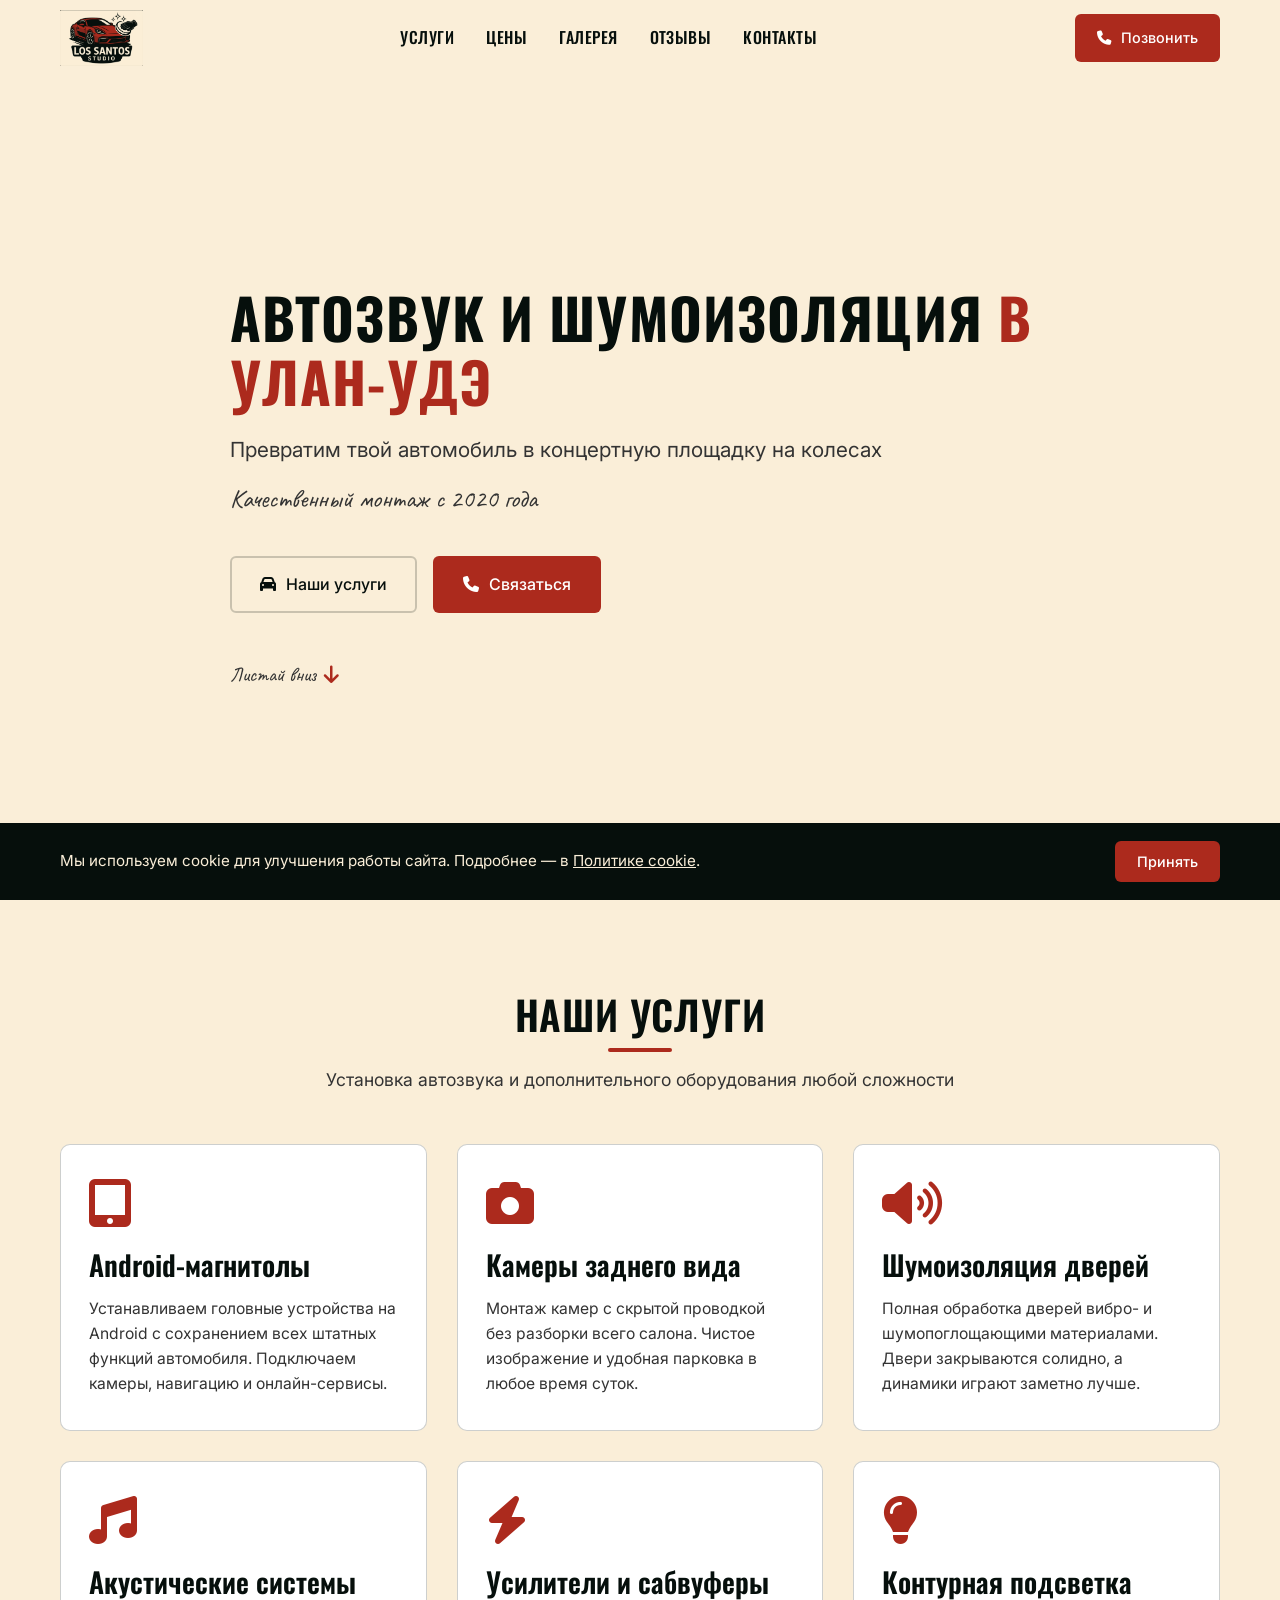
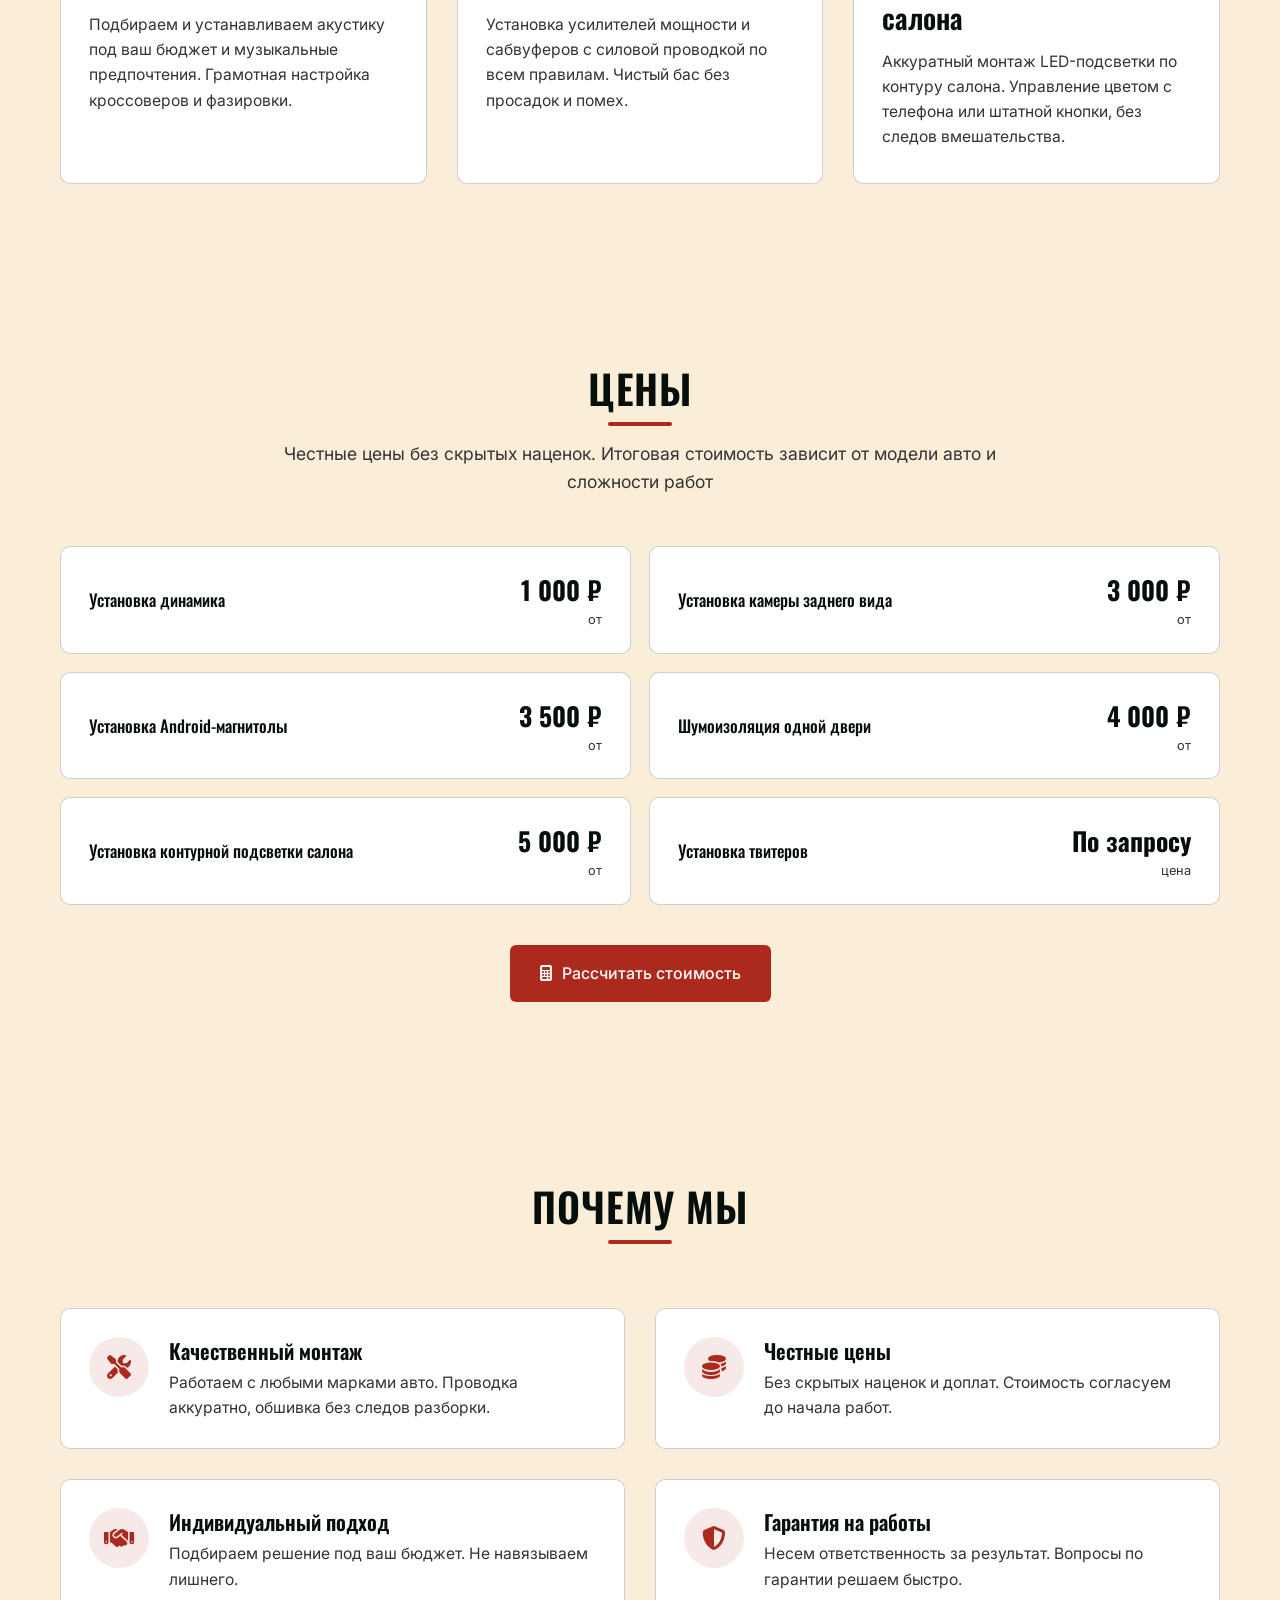
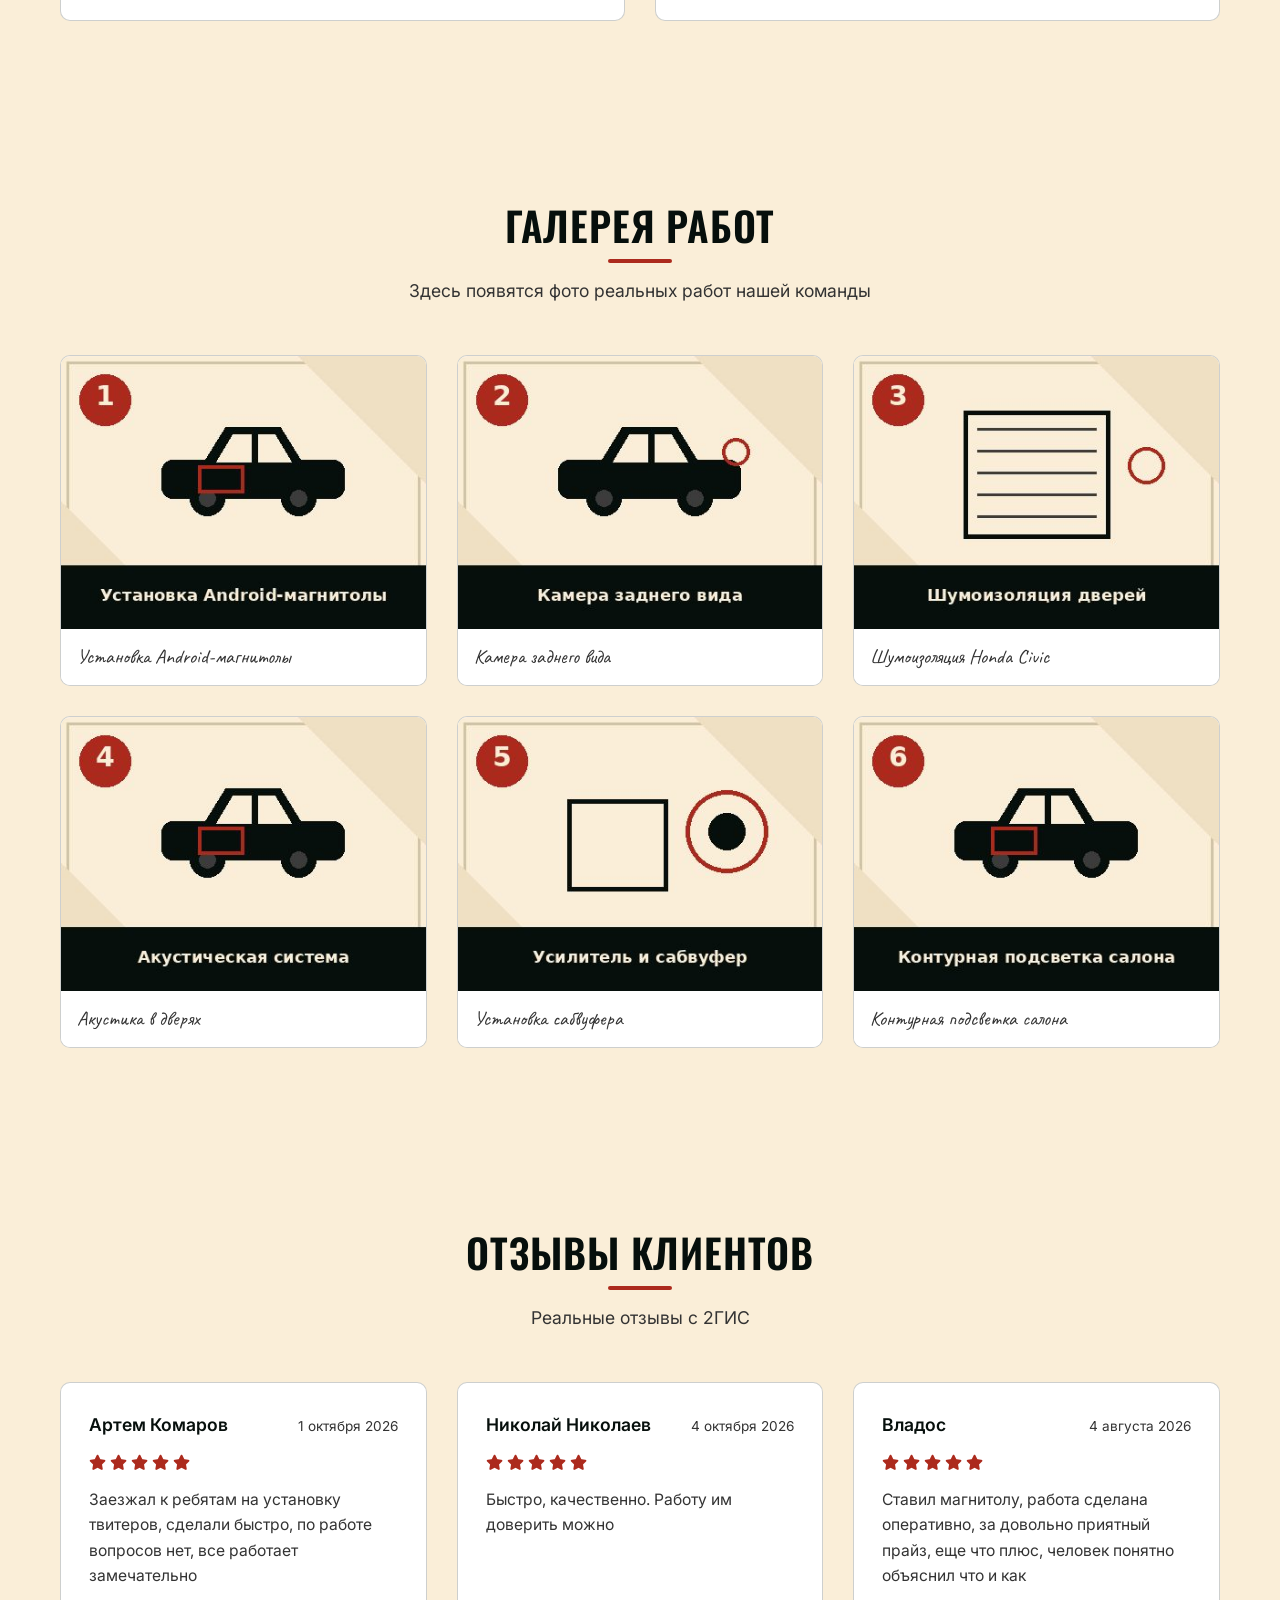
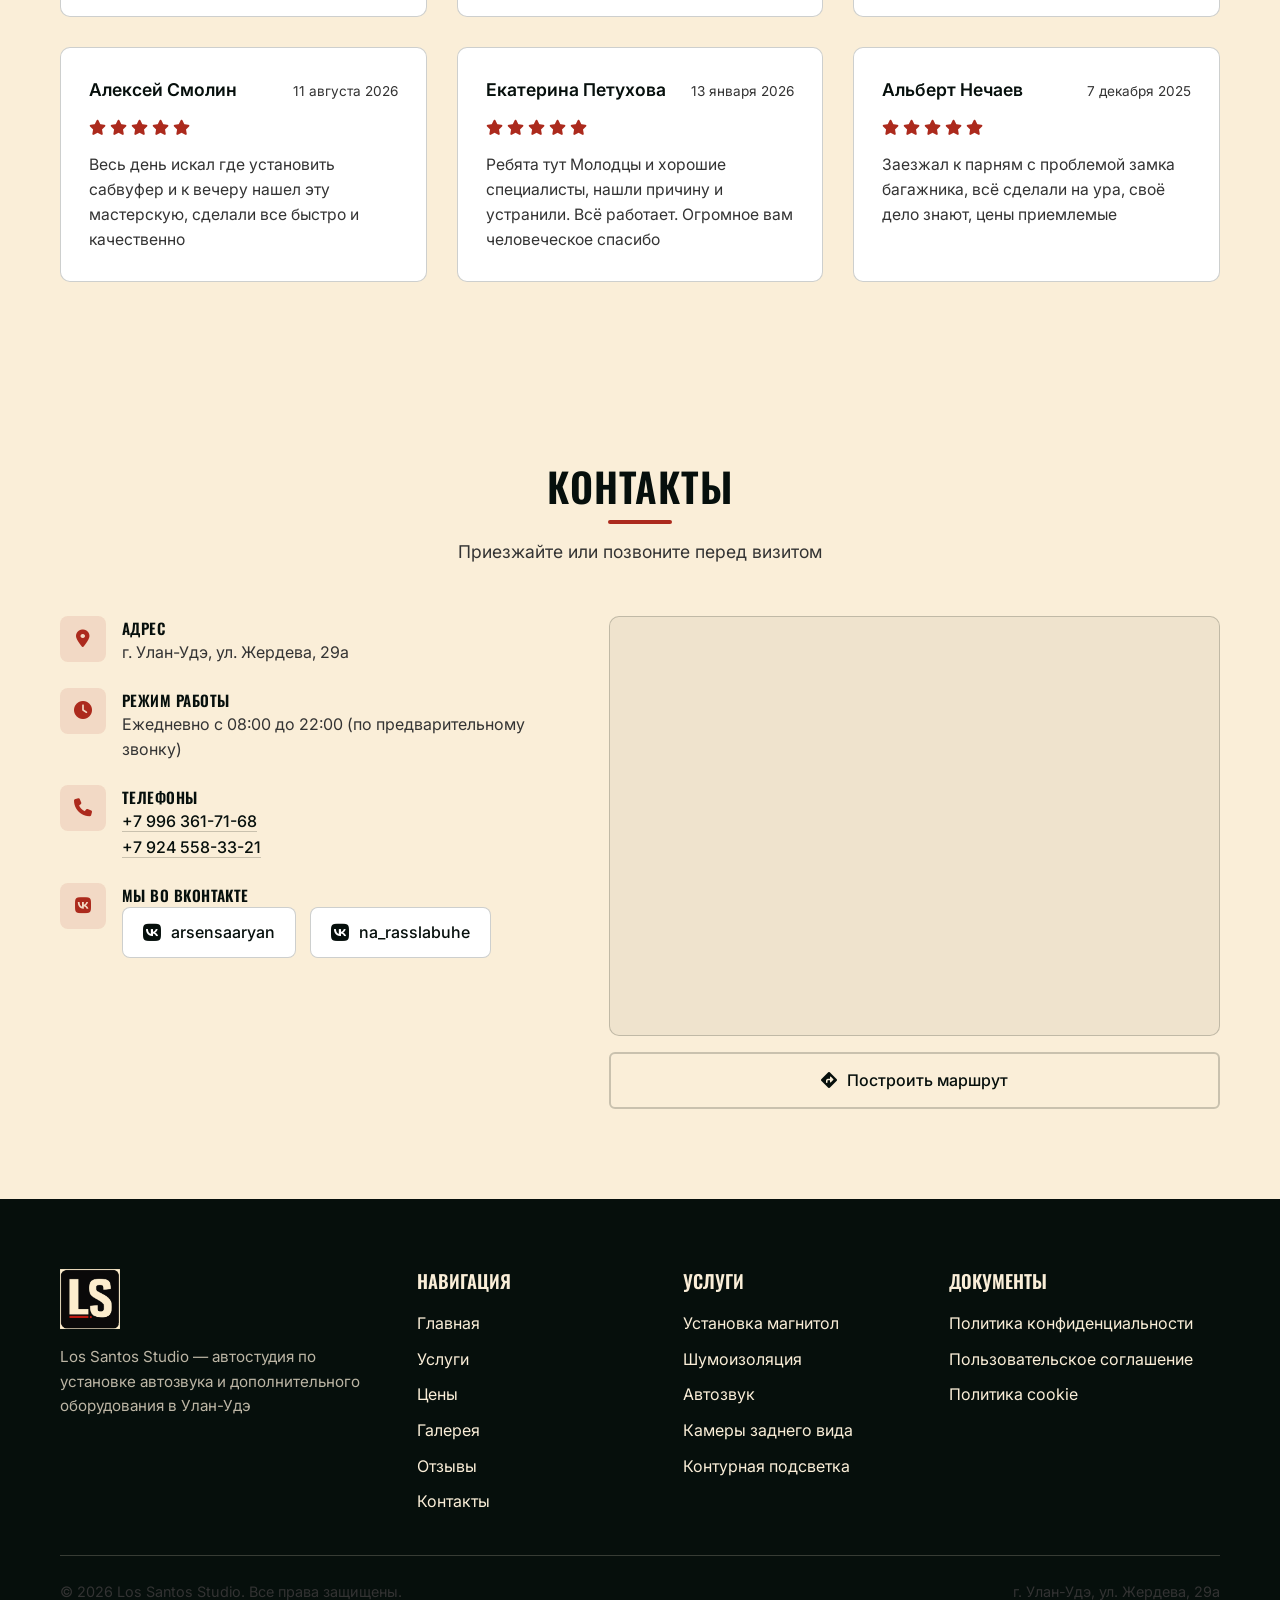
==== index.html @ aabc309e "первая загрузка файлов" ====
<!DOCTYPE html>
<html lang="ru">
<head>
  <meta charset="UTF-8">
  <meta name="viewport" content="width=device-width, initial-scale=1.0">

  <!-- SEO: мета-данные (ТЗ 6.1) -->
  <title>Los Santos Studio — Автозвук и шумоизоляция в Улан-Удэ | Установка магнитол, сабвуферов</title>
  <meta name="description" content="Автостудия Los Santos Studio в Улан-Удэ. Установка Android-магнитол, камер заднего вида, шумоизоляция дверей. Цены от 1000 ₽. Работаем ежедневно с 8:00 до 22:00.">
  <meta name="keywords" content="автозвук улан-удэ, установка магнитолы, шумоизоляция, автосервис улан-удэ, камера заднего вида, сабвуфер">
  <meta name="author" content="Los Santos Studio">
  <meta name="robots" content="index, follow">
  <link rel="canonical" href="https://los-santos-studio.ru">

  <!-- Open Graph (ТЗ 6.2) -->
  <meta property="og:title" content="Los Santos Studio — Автозвук и шумоизоляция в Улан-Удэ">
  <meta property="og:description" content="Превратим твой автомобиль в концертную площадку на колесах. Установка магнитол, шумоизоляция, автозвук.">
  <meta property="og:image" content="https://los-santos-studio.ru/media/logo/logo-compressed.webp">
  <meta property="og:url" content="https://los-santos-studio.ru">
  <meta property="og:type" content="website">
  <meta property="og:locale" content="ru_RU">
  <meta property="og:site_name" content="Los Santos Studio">
  <meta property="og:image:width" content="1200">
  <meta property="og:image:height" content="630">
  <meta property="og:image:alt" content="Логотип Los Santos Studio">

  <!-- Twitter Card (для постов в X/Twitter) -->
  <meta name="twitter:card" content="summary_large_image">
  <meta name="twitter:title" content="Los Santos Studio — Автозвук и шумоизоляция в Улан-Удэ">
  <meta name="twitter:description" content="Превратим твой автомобиль в концертную площадку на колесах. Установка магнитол, шумоизоляция, автозвук.">
  <meta name="twitter:image" content="https://los-santos-studio.ru/media/logo/logo-compressed.webp">

  <!-- Favicon (пакет из /media/favicon/) -->
  <link rel="icon" type="image/png" href="media/favicon/favicon-96x96.png" sizes="96x96">
  <link rel="shortcut icon" href="media/favicon/favicon.ico">
  <link rel="icon" type="image/png" sizes="16x16" href="media/favicon/favicon-16x16.png">
  <link rel="icon" type="image/png" sizes="32x32" href="media/favicon/favicon-32x32.png">
  <link rel="apple-touch-icon" sizes="180x180" href="media/favicon/apple-touch-icon.png">
  <meta name="apple-mobile-web-app-title" content="Los Santos Studio">
  <link rel="manifest" href="media/favicon/site.webmanifest">
  <meta name="theme-color" content="#faeed8">

  <!-- Шрифты Google Fonts: Oswald, Inter, Caveat (ТЗ 3.2) -->
  <link rel="preconnect" href="https://fonts.googleapis.com">
  <link rel="preconnect" href="https://fonts.gstatic.com" crossorigin>
  <link href="https://fonts.googleapis.com/css2?family=Caveat&family=Inter:wght@400;500;600&family=Oswald:wght@500;600;700&display=swap" rel="stylesheet">

  <!-- Локальные библиотеки -->
  <link rel="stylesheet" href="libs/aos/aos.css">
  <link rel="stylesheet" href="libs/fontawesome/css/all.min.css">

  <!-- Стили проекта: каждый файл отдельным link (ТЗ 2.2) -->
  <link rel="stylesheet" href="css/main.css">
  <link rel="stylesheet" href="css/components.css">
  <link rel="stylesheet" href="css/animations.css">
  <link rel="stylesheet" href="css/responsive.css">

  <!-- Structured Data Schema.org (ТЗ 6.3, единственный разрешенный inline-скрипт) -->
  <script type="application/ld+json">
  {
    "@context": "https://schema.org",
    "@type": "AutoRepair",
    "name": "Los Santos Studio",
    "description": "Автостудия по установке автозвука и дополнительного оборудования",
    "url": "https://los-santos-studio.ru",
    "telephone": "+79963617168",
    "address": {
      "@type": "PostalAddress",
      "streetAddress": "ул. Жердева, 29а",
      "addressLocality": "Улан-Удэ",
      "postalCode": "670042",
      "addressCountry": "RU"
    },
    "geo": {
      "@type": "GeoCoordinates",
      "latitude": 51.8345,
      "longitude": 107.5890
    },
    "openingHours": "Mo-Su 08:00-22:00",
    "priceRange": "от 1000 ₽",
    "aggregateRating": {
      "@type": "AggregateRating",
      "ratingValue": "4.8",
      "reviewCount": "37"
    }
  }
  </script>
</head>
<body>

  <!-- ========== Header (ТЗ 4.1) ========== -->
  <header class="header">
    <div class="container header__inner">
      <a class="header__logo" href="index.html" aria-label="Los Santos Studio — на главную">
        <img src="media/logo/logo-compressed.webp" alt="Логотип Los Santos Studio" width="2119" height="1436">
      </a>

      <nav class="nav" aria-label="Основная навигация">
        <ul class="nav__list">
          <li><a class="nav__link" href="#services">Услуги</a></li>
          <li><a class="nav__link" href="#prices">Цены</a></li>
          <li><a class="nav__link" href="#gallery">Галерея</a></li>
          <li><a class="nav__link" href="#reviews">Отзывы</a></li>
          <li><a class="nav__link" href="#contacts">Контакты</a></li>
        </ul>
      </nav>

      <a class="btn btn--primary btn--small header__cta" href="tel:+79963617168">
        <i class="fa-solid fa-phone" aria-hidden="true"></i> Позвонить
      </a>

      <button class="burger" id="burger-btn" type="button"
              aria-label="Открыть меню" aria-expanded="false" aria-controls="mobile-menu">
        <span class="burger__line"></span>
        <span class="burger__line"></span>
        <span class="burger__line"></span>
      </button>
    </div>
  </header>

  <!-- Мобильное меню (выезжает справа) -->
  <nav class="burger-menu" id="mobile-menu" aria-label="Мобильная навигация">
    <ul class="burger-menu__list">
      <li><a class="burger-menu__link" href="#services">Услуги</a></li>
      <li><a class="burger-menu__link" href="#prices">Цены</a></li>
      <li><a class="burger-menu__link" href="#gallery">Галерея</a></li>
      <li><a class="burger-menu__link" href="#reviews">Отзывы</a></li>
      <li><a class="burger-menu__link" href="#contacts">Контакты</a></li>
      <li><a class="btn btn--primary" href="tel:+79963617168">
        <i class="fa-solid fa-phone" aria-hidden="true"></i> Позвонить
      </a></li>
    </ul>
  </nav>
  <div class="menu-overlay" id="menu-overlay" aria-hidden="true"></div>

  <main>
    <!-- ========== Hero (ТЗ 4.2) ========== -->
    <section class="hero" id="hero">
      <div class="container">
        <div class="hero__content">
          <h1 class="hero__title" data-aos="fade-up">Автозвук и шумоизоляция <span>в Улан-Удэ</span></h1>
          <p class="hero__subtitle" data-aos="fade-up" data-aos-delay="100">
            Превратим твой автомобиль в концертную площадку на колесах
          </p>
          <p class="hero__accent" data-aos="fade-up" data-aos-delay="150">
            Качественный монтаж с 2020 года
          </p>
          <div class="hero__buttons" data-aos="fade-up" data-aos-delay="200">
            <a class="btn btn--outline" href="#services">
              <i class="fa-solid fa-car" aria-hidden="true"></i> Наши услуги
            </a>
            <a class="btn btn--primary" href="#contacts">
              <i class="fa-solid fa-phone" aria-hidden="true"></i> Связаться
            </a>
          </div>
          <a class="hero__scroll-hint" href="#services" data-aos="fade-up" data-aos-delay="300">
            Листай вниз <i class="fa-solid fa-arrow-down" aria-hidden="true"></i>
          </a>
        </div>
      </div>
    </section>

    <!-- ========== Услуги (ТЗ 4.3) ========== -->
    <section class="section" id="services">
      <div class="container">
        <div class="section__header" data-aos="fade-up">
          <h2 class="section__title">Наши услуги</h2>
          <p class="section__subtitle">Установка автозвука и дополнительного оборудования любой сложности</p>
        </div>

        <div class="grid grid--3">
          <article class="service-card" data-aos="fade-right">
            <i class="fa-solid fa-tablet-screen-button service-card__icon" aria-hidden="true"></i>
            <h3 class="service-card__title">Android-магнитолы</h3>
            <p class="service-card__text">Устанавливаем головные устройства на Android с сохранением всех штатных функций автомобиля. Подключаем камеры, навигацию и онлайн-сервисы.</p>
          </article>

          <article class="service-card" data-aos="fade-left">
            <i class="fa-solid fa-camera service-card__icon" aria-hidden="true"></i>
            <h3 class="service-card__title">Камеры заднего вида</h3>
            <p class="service-card__text">Монтаж камер с скрытой проводкой без разборки всего салона. Чистое изображение и удобная парковка в любое время суток.</p>
          </article>

          <article class="service-card" data-aos="fade-right" data-aos-delay="100">
            <i class="fa-solid fa-volume-high service-card__icon" aria-hidden="true"></i>
            <h3 class="service-card__title">Шумоизоляция дверей</h3>
            <p class="service-card__text">Полная обработка дверей вибро- и шумопоглощающими материалами. Двери закрываются солидно, а динамики играют заметно лучше.</p>
          </article>

          <article class="service-card" data-aos="fade-left" data-aos-delay="100">
            <i class="fa-solid fa-music service-card__icon" aria-hidden="true"></i>
            <h3 class="service-card__title">Акустические системы</h3>
            <p class="service-card__text">Подбираем и устанавливаем акустику под ваш бюджет и музыкальные предпочтения. Грамотная настройка кроссоверов и фазировки.</p>
          </article>

          <article class="service-card" data-aos="fade-right" data-aos-delay="200">
            <i class="fa-solid fa-bolt service-card__icon" aria-hidden="true"></i>
            <h3 class="service-card__title">Усилители и сабвуферы</h3>
            <p class="service-card__text">Установка усилителей мощности и сабвуферов с силовой проводкой по всем правилам. Чистый бас без просадок и помех.</p>
          </article>

          <article class="service-card" data-aos="fade-left" data-aos-delay="200">
            <i class="fa-solid fa-lightbulb service-card__icon" aria-hidden="true"></i>
            <h3 class="service-card__title">Контурная подсветка салона</h3>
            <p class="service-card__text">Аккуратный монтаж LED-подсветки по контуру салона. Управление цветом с телефона или штатной кнопки, без следов вмешательства.</p>
          </article>
        </div>
      </div>
    </section>

    <!-- ========== Цены (ТЗ 4.4) ========== -->
    <section class="section" id="prices">
      <div class="container">
        <div class="section__header" data-aos="fade-up">
          <h2 class="section__title">Цены</h2>
          <p class="section__subtitle">Честные цены без скрытых наценок. Итоговая стоимость зависит от модели авто и сложности работ</p>
        </div>

        <div class="price-list">
          <article class="price-card" data-aos="fade-up">
            <h3 class="price-card__name">Установка динамика</h3>
            <p class="price-card__value">1 000 ₽<span class="price-card__from">от</span></p>
          </article>

          <article class="price-card" data-aos="fade-up" data-aos-delay="50">
            <h3 class="price-card__name">Установка камеры заднего вида</h3>
            <p class="price-card__value">3 000 ₽<span class="price-card__from">от</span></p>
          </article>

          <article class="price-card" data-aos="fade-up" data-aos-delay="100">
            <h3 class="price-card__name">Установка Android-магнитолы</h3>
            <p class="price-card__value">3 500 ₽<span class="price-card__from">от</span></p>
          </article>

          <article class="price-card" data-aos="fade-up" data-aos-delay="150">
            <h3 class="price-card__name">Шумоизоляция одной двери</h3>
            <p class="price-card__value">4 000 ₽<span class="price-card__from">от</span></p>
          </article>

          <article class="price-card" data-aos="fade-up" data-aos-delay="200">
            <h3 class="price-card__name">Установка контурной подсветки салона</h3>
            <p class="price-card__value">5 000 ₽<span class="price-card__from">от</span></p>
          </article>

          <article class="price-card" data-aos="fade-up" data-aos-delay="250">
            <h3 class="price-card__name">Установка твитеров</h3>
            <p class="price-card__value">По запросу<span class="price-card__from">цена</span></p>
          </article>
        </div>

        <div class="prices__cta" data-aos="fade-up">
          <a class="btn btn--primary" href="tel:+79963617168">
            <i class="fa-solid fa-calculator" aria-hidden="true"></i> Рассчитать стоимость
          </a>
        </div>
      </div>
    </section>

    <!-- ========== Преимущества (ТЗ 4.5) ========== -->
    <section class="section" id="advantages">
      <div class="container">
        <div class="section__header" data-aos="fade-up">
          <h2 class="section__title">Почему мы</h2>
        </div>

        <div class="grid grid--2x2">
          <article class="advantage-card" data-aos="fade-right">
            <span class="advantage-card__icon"><i class="fa-solid fa-screwdriver-wrench" aria-hidden="true"></i></span>
            <div>
              <h3 class="advantage-card__title">Качественный монтаж</h3>
              <p class="advantage-card__text">Работаем с любыми марками авто. Проводка аккуратно, обшивка без следов разборки.</p>
            </div>
          </article>

          <article class="advantage-card" data-aos="fade-left">
            <span class="advantage-card__icon"><i class="fa-solid fa-coins" aria-hidden="true"></i></span>
            <div>
              <h3 class="advantage-card__title">Честные цены</h3>
              <p class="advantage-card__text">Без скрытых наценок и доплат. Стоимость согласуем до начала работ.</p>
            </div>
          </article>

          <article class="advantage-card" data-aos="fade-right" data-aos-delay="100">
            <span class="advantage-card__icon"><i class="fa-solid fa-handshake" aria-hidden="true"></i></span>
            <div>
              <h3 class="advantage-card__title">Индивидуальный подход</h3>
              <p class="advantage-card__text">Подбираем решение под ваш бюджет. Не навязываем лишнего.</p>
            </div>
          </article>

          <article class="advantage-card" data-aos="fade-left" data-aos-delay="100">
            <span class="advantage-card__icon"><i class="fa-solid fa-shield-halved" aria-hidden="true"></i></span>
            <div>
              <h3 class="advantage-card__title">Гарантия на работы</h3>
              <p class="advantage-card__text">Несем ответственность за результат. Вопросы по гарантии решаем быстро.</p>
            </div>
          </article>
        </div>
      </div>
    </section>

    <!-- ========== Галерея (ТЗ 4.6) ========== -->
    <section class="section" id="gallery">
      <div class="container">
        <div class="section__header" data-aos="fade-up">
          <h2 class="section__title">Галерея работ</h2>
          <p class="section__subtitle">Здесь появятся фото реальных работ нашей команды</p>
        </div>

        <div class="grid grid--3">
          <figure class="gallery-item" data-aos="zoom-in">
            <img src="media/gallery/placeholder-1.jpg" alt="Пример установки Android-магнитолы в автомобиль" width="400" height="300" loading="lazy">
            <figcaption class="gallery-item__caption">Установка Android-магнитолы</figcaption>
          </figure>

          <figure class="gallery-item" data-aos="zoom-in" data-aos-delay="50">
            <img src="media/gallery/placeholder-2.jpg" alt="Пример установки камеры заднего вида" width="400" height="300" loading="lazy">
            <figcaption class="gallery-item__caption">Камера заднего вида</figcaption>
          </figure>

          <figure class="gallery-item" data-aos="zoom-in" data-aos-delay="100">
            <img src="media/gallery/placeholder-3.jpg" alt="Пример шумоизоляции дверей Honda Civic" width="400" height="300" loading="lazy">
            <figcaption class="gallery-item__caption">Шумоизоляция Honda Civic</figcaption>
          </figure>

          <figure class="gallery-item" data-aos="zoom-in" data-aos-delay="150">
            <img src="media/gallery/placeholder-4.jpg" alt="Пример установки акустической системы" width="400" height="300" loading="lazy">
            <figcaption class="gallery-item__caption">Акустика в дверях</figcaption>
          </figure>

          <figure class="gallery-item" data-aos="zoom-in" data-aos-delay="200">
            <img src="media/gallery/placeholder-5.jpg" alt="Пример установки усилителя и сабвуфера" width="400" height="300" loading="lazy">
            <figcaption class="gallery-item__caption">Установка сабвуфера</figcaption>
          </figure>

          <figure class="gallery-item" data-aos="zoom-in" data-aos-delay="250">
            <img src="media/gallery/placeholder-6.jpg" alt="Пример монтажа контурной подсветки салона" width="400" height="300" loading="lazy">
            <figcaption class="gallery-item__caption">Контурная подсветка салона</figcaption>
          </figure>
        </div>
      </div>
    </section>

    <!-- ========== Отзывы (ТЗ 4.7) ========== -->
    <section class="section" id="reviews">
      <div class="container">
        <div class="section__header" data-aos="fade-up">
          <h2 class="section__title">Отзывы клиентов</h2>
          <p class="section__subtitle">Реальные отзывы с 2ГИС</p>
        </div>

        <div class="grid grid--3">
          <article class="review-card" data-aos="fade-up">
            <div class="review-card__header">
              <span class="review-card__author">Артем Комаров</span>
              <time class="review-card__date" datetime="2026-10-01">1 октября 2026</time>
            </div>
            <div class="review-card__stars" role="img" aria-label="Оценка 5 из 5">
              <i class="fa-solid fa-star" aria-hidden="true"></i><i class="fa-solid fa-star" aria-hidden="true"></i><i class="fa-solid fa-star" aria-hidden="true"></i><i class="fa-solid fa-star" aria-hidden="true"></i><i class="fa-solid fa-star" aria-hidden="true"></i>
            </div>
            <p class="review-card__text">Заезжал к ребятам на установку твитеров, сделали быстро, по работе вопросов нет, все работает замечательно</p>
          </article>

          <article class="review-card" data-aos="fade-up" data-aos-delay="50">
            <div class="review-card__header">
              <span class="review-card__author">Николай Николаев</span>
              <time class="review-card__date" datetime="2026-10-04">4 октября 2026</time>
            </div>
            <div class="review-card__stars" role="img" aria-label="Оценка 5 из 5">
              <i class="fa-solid fa-star" aria-hidden="true"></i><i class="fa-solid fa-star" aria-hidden="true"></i><i class="fa-solid fa-star" aria-hidden="true"></i><i class="fa-solid fa-star" aria-hidden="true"></i><i class="fa-solid fa-star" aria-hidden="true"></i>
            </div>
            <p class="review-card__text">Быстро, качественно. Работу им доверить можно</p>
          </article>

          <article class="review-card" data-aos="fade-up" data-aos-delay="100">
            <div class="review-card__header">
              <span class="review-card__author">Владос</span>
              <time class="review-card__date" datetime="2026-08-04">4 августа 2026</time>
            </div>
            <div class="review-card__stars" role="img" aria-label="Оценка 5 из 5">
              <i class="fa-solid fa-star" aria-hidden="true"></i><i class="fa-solid fa-star" aria-hidden="true"></i><i class="fa-solid fa-star" aria-hidden="true"></i><i class="fa-solid fa-star" aria-hidden="true"></i><i class="fa-solid fa-star" aria-hidden="true"></i>
            </div>
            <p class="review-card__text">Ставил магнитолу, работа сделана оперативно, за довольно приятный прайз, еще что плюс, человек понятно объяснил что и как</p>
          </article>

          <article class="review-card" data-aos="fade-up" data-aos-delay="150">
            <div class="review-card__header">
              <span class="review-card__author">Алексей Смолин</span>
              <time class="review-card__date" datetime="2026-08-11">11 августа 2026</time>
            </div>
            <div class="review-card__stars" role="img" aria-label="Оценка 5 из 5">
              <i class="fa-solid fa-star" aria-hidden="true"></i><i class="fa-solid fa-star" aria-hidden="true"></i><i class="fa-solid fa-star" aria-hidden="true"></i><i class="fa-solid fa-star" aria-hidden="true"></i><i class="fa-solid fa-star" aria-hidden="true"></i>
            </div>
            <p class="review-card__text">Весь день искал где установить сабвуфер и к вечеру нашел эту мастерскую, сделали все быстро и качественно</p>
          </article>

          <article class="review-card" data-aos="fade-up" data-aos-delay="200">
            <div class="review-card__header">
              <span class="review-card__author">Екатерина Петухова</span>
              <time class="review-card__date" datetime="2026-01-13">13 января 2026</time>
            </div>
            <div class="review-card__stars" role="img" aria-label="Оценка 5 из 5">
              <i class="fa-solid fa-star" aria-hidden="true"></i><i class="fa-solid fa-star" aria-hidden="true"></i><i class="fa-solid fa-star" aria-hidden="true"></i><i class="fa-solid fa-star" aria-hidden="true"></i><i class="fa-solid fa-star" aria-hidden="true"></i>
            </div>
            <p class="review-card__text">Ребята тут Молодцы и хорошие специалисты, нашли причину и устранили. Всё работает. Огромное вам человеческое спасибо</p>
          </article>

          <article class="review-card" data-aos="fade-up" data-aos-delay="250">
            <div class="review-card__header">
              <span class="review-card__author">Альберт Нечаев</span>
              <time class="review-card__date" datetime="2025-12-07">7 декабря 2025</time>
            </div>
            <div class="review-card__stars" role="img" aria-label="Оценка 5 из 5">
              <i class="fa-solid fa-star" aria-hidden="true"></i><i class="fa-solid fa-star" aria-hidden="true"></i><i class="fa-solid fa-star" aria-hidden="true"></i><i class="fa-solid fa-star" aria-hidden="true"></i><i class="fa-solid fa-star" aria-hidden="true"></i>
            </div>
            <p class="review-card__text">Заезжал к парням с проблемой замка багажника, всё сделали на ура, своё дело знают, цены приемлемые</p>
          </article>
        </div>
      </div>
    </section>

    <!-- ========== Контакты (ТЗ 4.8) ========== -->
    <section class="section" id="contacts">
      <div class="container">
        <div class="section__header" data-aos="fade-up">
          <h2 class="section__title">Контакты</h2>
          <p class="section__subtitle">Приезжайте или позвоните перед визитом</p>
        </div>

        <div class="contacts__grid" data-aos="fade-up">
          <div class="contacts__info">
            <div class="contact-item">
              <span class="contact-item__icon"><i class="fa-solid fa-map-marker-alt" aria-hidden="true"></i></span>
              <div>
                <p class="contact-item__label">Адрес</p>
                <p class="contact-item__value">г. Улан-Удэ, ул. Жердева, 29а</p>
              </div>
            </div>

            <div class="contact-item">
              <span class="contact-item__icon"><i class="fa-solid fa-clock" aria-hidden="true"></i></span>
              <div>
                <p class="contact-item__label">Режим работы</p>
                <p class="contact-item__value">Ежедневно с 08:00 до 22:00 (по предварительному звонку)</p>
              </div>
            </div>

            <div class="contact-item">
              <span class="contact-item__icon"><i class="fa-solid fa-phone" aria-hidden="true"></i></span>
              <div>
                <p class="contact-item__label">Телефоны</p>
                <p class="contact-item__value">
                  <a href="tel:+79963617168">+7 996 361-71-68</a><br>
                  <a href="tel:+79245583321">+7 924 558-33-21</a>
                </p>
              </div>
            </div>

            <div class="contact-item">
              <span class="contact-item__icon"><i class="fa-brands fa-vk" aria-hidden="true"></i></span>
              <div>
                <p class="contact-item__label">Мы во ВКонтакте</p>
                <div class="socials">
                  <a class="social-btn" href="https://vk.ru/arsensaaryan" target="_blank" rel="noopener noreferrer">
                    <i class="fa-brands fa-vk" aria-hidden="true"></i> arsensaaryan
                  </a>
                  <a class="social-btn" href="https://vk.ru/na_rasslabuhe" target="_blank" rel="noopener noreferrer">
                    <i class="fa-brands fa-vk" aria-hidden="true"></i> na_rasslabuhe
                  </a>
                </div>
              </div>
            </div>
          </div>

          <div class="map-wrapper">
            <div class="map-frame" id="map-widget" aria-label="Карта 2ГИС: Los Santos Studio, ул. Жердева, 29а, Улан-Удэ"></div>
            <a class="btn btn--outline" href="https://2gis.ru/ulanude/inside/5207922724321626/firm/70000001109835344" target="_blank" rel="noopener noreferrer">
              <i class="fa-solid fa-diamond-turn-right" aria-hidden="true"></i> Построить маршрут
            </a>
          </div>
        </div>
      </div>
    </section>
  </main>

  <!-- ========== Footer (ТЗ 4.9) ========== -->
  <footer class="footer">
    <div class="container">
      <div class="footer__grid">
        <div class="footer__col">
          <a class="footer__logo" href="index.html" aria-label="Los Santos Studio — на главную">
            <!-- в футере используется уменьшенная копия логотипа -->
            <img src="media/logo/mini-logo-compressed.webp" alt="Логотип Los Santos Studio" width="2119" height="1436">
          </a>
          <p class="footer__description">Los Santos Studio — автостудия по установке автозвука и дополнительного оборудования в Улан-Удэ</p>
        </div>

        <nav class="footer__col" aria-label="Навигация по сайту">
          <h3 class="footer__title">Навигация</h3>
          <ul class="footer__list">
            <li><a class="footer__link" href="index.html">Главная</a></li>
            <li><a class="footer__link" href="#services">Услуги</a></li>
            <li><a class="footer__link" href="#prices">Цены</a></li>
            <li><a class="footer__link" href="#gallery">Галерея</a></li>
            <li><a class="footer__link" href="#reviews">Отзывы</a></li>
            <li><a class="footer__link" href="#contacts">Контакты</a></li>
          </ul>
        </nav>

        <nav class="footer__col" aria-label="Услуги">
          <h3 class="footer__title">Услуги</h3>
          <ul class="footer__list">
            <li><a class="footer__link" href="#services">Установка магнитол</a></li>
            <li><a class="footer__link" href="#services">Шумоизоляция</a></li>
            <li><a class="footer__link" href="#services">Автозвук</a></li>
            <li><a class="footer__link" href="#services">Камеры заднего вида</a></li>
            <li><a class="footer__link" href="#services">Контурная подсветка</a></li>
          </ul>
        </nav>

        <div class="footer__col">
          <h3 class="footer__title">Документы</h3>
          <ul class="footer__list">
            <li><a class="footer__link" href="docs/privacy-policy.html">Политика конфиденциальности</a></li>
            <li><a class="footer__link" href="docs/terms-of-use.html">Пользовательское соглашение</a></li>
            <li><a class="footer__link" href="docs/cookie-policy.html">Политика cookie</a></li>
          </ul>
        </div>
      </div>

      <div class="footer__bottom">
        <p>© 2026 Los Santos Studio. Все права защищены.</p>
        <p>г. Улан-Удэ, ул. Жердева, 29а</p>
      </div>
    </div>
  </footer>

  <!-- Баннер согласия на cookie (ТЗ 7.4) -->
  <div class="cookie-banner" id="cookie-banner" role="region" aria-label="Согласие на использование cookie" hidden>
    <div class="container cookie-banner__inner">
      <p class="cookie-banner__text">
        Мы используем cookie для улучшения работы сайта. Подробнее — в
        <a class="cookie-banner__link" href="docs/cookie-policy.html">Политике cookie</a>.
      </p>
      <button class="btn btn--primary btn--small" id="cookie-accept" type="button">Принять</button>
    </div>
  </div>

  <!-- JS: каждый файл отдельным script в конце body (ТЗ 2.2) -->
  <script src="libs/aos/aos.js"></script>
  <script src="js/main.js"></script>
  <script src="js/smooth-scroll.js"></script>
  <script src="js/map-init.js"></script>
</body>
</html>
---- css/main.css ----
/* ==========================================================================
   main.css — Основные стили, сетка, типографика
   Los Santos Studio | Desktop-first подход
   ========================================================================== */

/* ---------- CSS-переменные (дизайн-система, ТЗ 3.1) ---------- */
:root {
  --color-primary: #ac2a1d;        /* Красный акцент */
  --color-bg: #faeed8;             /* Кремовый фон */
  --color-text: #060f0c;           /* Почти чёрный текст */
  --color-text-secondary: #333333; /* Вторичный текст */
  --color-border: rgba(6, 15, 12, 0.2); /* Границы */

  --font-heading: 'Oswald', sans-serif;
  --font-body: 'Inter', sans-serif;
  --font-accent: 'Caveat', cursive;

  --container-width: 1200px;
  --header-height: 76px;
}

/* ---------- Сброс и базовые стили ---------- */
*,
*::before,
*::after {
  box-sizing: border-box;
  margin: 0;
  padding: 0;
}

html {
  scroll-behavior: smooth;
  -webkit-text-size-adjust: 100%;
}

body {
  font-family: var(--font-body);
  font-size: 1rem;
  line-height: 1.6;
  color: var(--color-text);
  background-color: var(--color-bg);
}

img {
  max-width: 100%;
  height: auto;
  display: block;
}

a {
  color: inherit;
  text-decoration: none;
}

ul,
ol {
  list-style: none;
}

button {
  font-family: inherit;
  cursor: pointer;
  border: none;
  background: none;
}

/* ---------- Типографика (ТЗ 3.2) ---------- */
h1 {
  font-family: var(--font-heading);
  font-size: 3.5rem;
  font-weight: 700;
  line-height: 1.15;
  text-transform: uppercase;
  letter-spacing: 0.02em;
}

h2 {
  font-family: var(--font-heading);
  font-size: 2.5rem;
  font-weight: 600;
  line-height: 1.2;
  text-transform: uppercase;
  letter-spacing: 0.02em;
}

h3 {
  font-family: var(--font-heading);
  font-size: 1.75rem;
  font-weight: 600;
  line-height: 1.3;
}

p {
  color: var(--color-text-secondary);
}

.accent-text {
  font-family: var(--font-accent);
  font-size: 1.25rem;
  color: var(--color-text-secondary);
}

/* Видимый фокус для навигации с клавиатуры (WCAG) */
a:focus-visible,
button:focus-visible {
  outline: 3px solid var(--color-primary);
  outline-offset: 2px;
}

/* ---------- Контейнер и сетка ---------- */
.container {
  max-width: var(--container-width);
  margin: 0 auto;
  padding: 0 20px;
}

.grid {
  display: grid;
  gap: 30px;
}

.grid--3 {
  grid-template-columns: repeat(3, 1fr);
}

.grid--2x2 {
  grid-template-columns: repeat(2, 1fr);
}

/* ---------- Секции ---------- */
.section {
  padding: 90px 0;
}

.section__header {
  max-width: 720px;
  margin: 0 auto 50px;
  text-align: center;
}

.section__title {
  position: relative;
  display: inline-block;
  padding-bottom: 14px;
  margin-bottom: 14px;
}

.section__title::after {
  content: "";
  position: absolute;
  left: 50%;
  bottom: 0;
  transform: translateX(-50%);
  width: 64px;
  height: 4px;
  background-color: var(--color-primary);
  border-radius: 2px;
}

.section__subtitle {
  font-size: 1.1rem;
  color: var(--color-text-secondary);
}

/* ---------- Шапка (Header) ---------- */
.header {
  position: fixed;
  top: 0;
  left: 0;
  z-index: 1000;
  width: 100%;
  height: var(--header-height);
  background-color: var(--color-bg);
  transition: box-shadow 0.3s ease, background-color 0.3s ease;
}

.header__inner {
  display: flex;
  align-items: center;
  justify-content: space-between;
  height: var(--header-height);
  gap: 30px;
}

.header__logo img {
  height: 56px;
  width: auto;
  /* Логотип на кремовом фоне без дополнительных стилизаций (ТЗ 3.1) */
}

.nav__list {
  display: flex;
  gap: 28px;
}

.nav__link {
  font-family: var(--font-heading);
  font-size: 1rem;
  font-weight: 500;
  text-transform: uppercase;
  letter-spacing: 0.03em;
  color: var(--color-text);
  padding: 6px 2px;
  border-bottom: 2px solid transparent;
  transition: border-color 0.25s ease;
}

.nav__link:hover,
.nav__link:focus-visible {
  border-bottom-color: var(--color-primary);
}

/* Кнопка-бургер (скрыта на десктопе) */
.burger {
  display: none;
  flex-direction: column;
  justify-content: center;
  gap: 5px;
  width: 44px;
  height: 44px;
  padding: 8px;
}

.burger__line {
  display: block;
  width: 100%;
  height: 3px;
  background-color: var(--color-text);
  border-radius: 2px;
  transition: transform 0.3s ease, opacity 0.3s ease;
}

.burger.active .burger__line:nth-child(1) {
  transform: translateY(8px) rotate(45deg);
}

.burger.active .burger__line:nth-child(2) {
  opacity: 0;
}

.burger.active .burger__line:nth-child(3) {
  transform: translateY(-8px) rotate(-45deg);
}

/* Выезжающее мобильное меню (ТЗ 5.2) */
.burger-menu {
  position: fixed;
  top: 0;
  right: 0;
  z-index: 999;
  width: 300px;
  max-width: 85vw;
  height: 100vh;
  padding: calc(var(--header-height) + 30px) 30px 30px;
  background-color: var(--color-bg);
  border-left: 1px solid var(--color-border);
  transform: translateX(100%);
  transition: transform 0.3s ease;
}

.burger-menu.active {
  transform: translateX(-100%);
}

.burger-menu__list {
  display: flex;
  flex-direction: column;
  gap: 22px;
}

.burger-menu__link {
  font-family: var(--font-heading);
  font-size: 1.3rem;
  font-weight: 500;
  text-transform: uppercase;
}

/* Затемнение фона под мобильным меню */
.menu-overlay {
  position: fixed;
  inset: 0;
  z-index: 998;
  background-color: rgba(6, 15, 12, 0.5);
  opacity: 0;
  visibility: hidden;
  transition: opacity 0.3s ease, visibility 0.3s ease;
}

.menu-overlay.active {
  opacity: 1;
  visibility: visible;
}

/* ---------- Hero-экран ---------- */
.hero {
  display: flex;
  align-items: center;
  min-height: 100vh;
  padding: calc(var(--header-height) + 60px) 0 60px;
  background-color: var(--color-bg);
}

.hero__content {
  max-width: 820px;
}

.hero__title {
  margin-bottom: 20px;
}

.hero__title span {
  color: var(--color-primary);
}

.hero__subtitle {
  font-size: 1.3rem;
  margin-bottom: 12px;
}

.hero__accent {
  font-family: var(--font-accent);
  font-size: 1.6rem;
  color: var(--color-text-secondary);
  margin-bottom: 36px;
}

.hero__buttons {
  display: flex;
  gap: 16px;
  flex-wrap: wrap;
}

/* ---------- Подвал (Footer) ---------- */
.footer {
  background-color: var(--color-text);
  color: var(--color-bg);
  padding: 70px 0 30px;
}

.footer a {
  color: var(--color-bg);
}

.footer__grid {
  display: grid;
  grid-template-columns: 1.4fr 1fr 1fr 1.2fr;
  gap: 40px;
  margin-bottom: 40px;
}

.footer__logo img {
  height: 60px;
  width: auto;
  margin-bottom: 16px;
}

.footer__description {
  color: rgba(250, 238, 216, 0.75);
  font-size: 0.95rem;
}

.footer__title {
  font-family: var(--font-heading);
  font-size: 1.15rem;
  font-weight: 600;
  text-transform: uppercase;
  margin-bottom: 18px;
}

.footer__list {
  display: flex;
  flex-direction: column;
  gap: 10px;
}

.footer__link {
  color: rgba(250, 238, 216, 0.85);
  transition: color 0.25s ease;
}

.footer__link:hover,
.footer__link:focus-visible {
  color: #fff;
}

.footer__bottom {
  padding-top: 24px;
  border-top: 1px solid rgba(250, 238, 216, 0.2);
  display: flex;
  justify-content: space-between;
  gap: 16px;
  flex-wrap: wrap;
  font-size: 0.9rem;
  color: rgba(250, 238, 216, 0.7);
}

/* ---------- Баннер cookie ---------- */
.cookie-banner {
  position: fixed;
  left: 0;
  right: 0;
  bottom: 0;
  z-index: 1100;
  background-color: var(--color-text);
  color: var(--color-bg);
  padding: 18px 0;
  transform: translateY(100%);
  transition: transform 0.4s ease;
}

.cookie-banner.visible {
  transform: translateY(0);
}

.cookie-banner__inner {
  display: flex;
  align-items: center;
  justify-content: space-between;
  gap: 24px;
  flex-wrap: wrap;
}

.cookie-banner__text {
  color: var(--color-bg);
  font-size: 0.95rem;
  max-width: 720px;
}

.cookie-banner__link {
  text-decoration: underline;
}

/* ---------- Утилиты ---------- */
.visually-hidden {
  position: absolute;
  width: 1px;
  height: 1px;
  margin: -1px;
  padding: 0;
  overflow: hidden;
  clip: rect(0 0 0 0);
  white-space: nowrap;
  border: 0;
}
---- css/components.css ----
/* ==========================================================================
   components.css — Стили компонентов (кнопки, карточки)
   Los Santos Studio
   ========================================================================== */

/* ---------- Кнопки ---------- */
.btn {
  display: inline-flex;
  align-items: center;
  justify-content: center;
  gap: 10px;
  font-family: var(--font-body);
  font-size: 1rem;
  font-weight: 500;
  padding: 14px 28px;
  border-radius: 6px;
  border: 2px solid transparent;
  transition: background-color 0.25s ease, color 0.25s ease,
    box-shadow 0.25s ease, transform 0.25s ease;
}

.btn--primary {
  background-color: var(--color-primary);
  color: #fff;
}

.btn--primary:hover,
.btn--primary:focus-visible {
  background-color: #93231a;
  box-shadow: 0 6px 16px rgba(172, 42, 29, 0.3);
}

.btn--outline {
  background-color: transparent;
  color: var(--color-text);
  border-color: var(--color-border);
}

.btn--outline:hover,
.btn--outline:focus-visible {
  border-color: var(--color-text);
  background-color: rgba(6, 15, 12, 0.05);
}

.btn--small {
  padding: 10px 20px;
  font-size: 0.9rem;
}

/* Кнопка "Позвонить" в шапке */
.header__cta {
  white-space: nowrap;
}

/* ---------- Карточка услуги ---------- */
.service-card {
  background-color: #fff;
  border: 1px solid var(--color-border);
  border-radius: 10px;
  padding: 34px 28px;
  height: 100%;
}

.service-card__icon {
  font-size: 48px;
  color: var(--color-primary);
  margin-bottom: 20px;
  line-height: 1;
}

.service-card__title {
  margin-bottom: 12px;
}

.service-card__text {
  font-size: 0.98rem;
}

/* ---------- Карточка цены ---------- */
.price-card {
  display: flex;
  align-items: center;
  justify-content: space-between;
  gap: 20px;
  background-color: #fff;
  border: 1px solid var(--color-border);
  border-radius: 10px;
  padding: 22px 28px;
}

.price-card__name {
  font-size: 1.05rem;
  font-weight: 500;
  color: var(--color-text);
}

.price-card__value {
  font-family: var(--font-heading);
  font-size: 1.6rem;
  font-weight: 700;
  color: var(--color-text);
  white-space: nowrap;
}

.price-card__value .price-card__from {
  display: block;
  font-family: var(--font-body);
  font-size: 0.8rem;
  font-weight: 400;
  color: var(--color-text-secondary);
  text-align: right;
}

.price-list {
  display: grid;
  grid-template-columns: repeat(2, 1fr);
  gap: 18px;
  margin-bottom: 40px;
}

.prices__cta {
  text-align: center;
}

/* ---------- Блок преимущества ---------- */
.advantage-card {
  display: flex;
  gap: 20px;
  align-items: flex-start;
  background-color: #fff;
  border: 1px solid var(--color-border);
  border-radius: 10px;
  padding: 28px;
}

.advantage-card__icon {
  flex-shrink: 0;
  width: 60px;
  height: 60px;
  display: flex;
  align-items: center;
  justify-content: center;
  border-radius: 50%;
  background-color: rgba(172, 42, 29, 0.1);
  color: var(--color-primary);
  font-size: 24px;
}

.advantage-card__title {
  font-size: 1.3rem;
  margin-bottom: 6px;
}

.advantage-card__text {
  font-size: 0.98rem;
}

/* ---------- Карточка галереи ---------- */
.gallery-item {
  position: relative;
  overflow: hidden;
  border-radius: 10px;
  border: 1px solid var(--color-border);
  background-color: #fff;
}

.gallery-item img {
  width: 100%;
  aspect-ratio: 4 / 3;
  object-fit: cover;
  transition: transform 0.4s ease;
}

.gallery-item:hover img,
.gallery-item:focus-within img {
  transform: scale(1.04);
}

.gallery-item__caption {
  display: block;
  font-family: var(--font-accent);
  font-size: 1.25rem;
  color: var(--color-text-secondary);
  padding: 12px 16px;
  background-color: #fff;
}

/* ---------- Карточка отзыва ---------- */
.review-card {
  background-color: #fff;
  border: 1px solid var(--color-border);
  border-radius: 10px;
  padding: 28px;
  display: flex;
  flex-direction: column;
  gap: 12px;
  height: 100%;
}

.review-card__header {
  display: flex;
  align-items: baseline;
  justify-content: space-between;
  gap: 12px;
  flex-wrap: wrap;
}

.review-card__author {
  font-size: 1.1rem;
  font-weight: 600;
  color: var(--color-text);
}

.review-card__date {
  font-size: 0.85rem;
  color: var(--color-text-secondary);
}

.review-card__stars {
  color: var(--color-primary);
  font-size: 0.95rem;
  letter-spacing: 2px;
}

.review-card__stars .fa-star {
  margin-right: 2px;
}

.review-card__text {
  font-size: 0.98rem;
}

/* ---------- Контакты ---------- */
.contacts__grid {
  display: grid;
  grid-template-columns: 1fr 1.2fr;
  gap: 40px;
  align-items: stretch;
}

.contacts__info {
  display: flex;
  flex-direction: column;
  gap: 22px;
}

.contact-item {
  display: flex;
  gap: 16px;
  align-items: flex-start;
}

.contact-item__icon {
  flex-shrink: 0;
  width: 46px;
  height: 46px;
  display: flex;
  align-items: center;
  justify-content: center;
  border-radius: 8px;
  background-color: rgba(172, 42, 29, 0.1);
  color: var(--color-primary);
  font-size: 18px;
}

.contact-item__label {
  font-family: var(--font-heading);
  font-size: 0.95rem;
  font-weight: 600;
  text-transform: uppercase;
  letter-spacing: 0.03em;
  color: var(--color-text);
}

.contact-item__value {
  color: var(--color-text-secondary);
}

.contact-item__value a {
  color: var(--color-text);
  font-weight: 500;
  border-bottom: 1px solid var(--color-border);
  transition: border-color 0.25s ease, color 0.25s ease;
}

.contact-item__value a:hover,
.contact-item__value a:focus-visible {
  color: var(--color-primary);
  border-bottom-color: var(--color-primary);
}

.socials {
  display: flex;
  gap: 14px;
  flex-wrap: wrap;
}

.social-btn {
  display: inline-flex;
  align-items: center;
  gap: 10px;
  padding: 12px 20px;
  border-radius: 8px;
  border: 1px solid var(--color-border);
  background-color: #fff;
  color: var(--color-text);
  font-weight: 500;
  transition: background-color 0.25s ease, color 0.25s ease,
    border-color 0.25s ease;
}

.social-btn i {
  font-size: 20px;
}

.social-btn:hover,
.social-btn:focus-visible {
  background-color: var(--color-primary);
  border-color: var(--color-primary);
  color: #fff;
}

/* Карта 2ГИС */
.map-wrapper {
  display: flex;
  flex-direction: column;
  gap: 16px;
}

.map-frame {
  width: 100%;
  height: 420px;
  border: 1px solid var(--color-border);
  border-radius: 10px;
  overflow: hidden;
  background-color: #efe3cd;
}

.map-frame iframe {
  width: 100%;
  height: 100%;
  border: 0;
  display: block;
}

/* Заглушка карты, если виджет 2ГИС недоступен */
.map-fallback {
  height: 100%;
  display: flex;
  flex-direction: column;
  align-items: center;
  justify-content: center;
  gap: 14px;
  padding: 24px;
  text-align: center;
}

.map-fallback i {
  font-size: 44px;
  color: var(--color-primary);
}

.map-fallback__address {
  font-family: var(--font-heading);
  font-size: 1.2rem;
  font-weight: 500;
  color: var(--color-text);
}
---- css/animations.css ----
/* ==========================================================================
   animations.css — Кастомные анимации (дополнение к AOS)
   Los Santos Studio
   ========================================================================== */

/* Плавное появление шапки при скролле (ТЗ 5.2) */
.header-scrolled {
  box-shadow: 0 2px 10px rgba(0, 0, 0, 0.1);
  background-color: rgba(250, 238, 216, 0.98);
}

/* Hover-эффекты для карточек услуг */
.service-card {
  transition: transform 0.3s ease, box-shadow 0.3s ease;
}

.service-card:hover {
  transform: translateY(-5px);
  box-shadow: 0 10px 20px rgba(172, 42, 29, 0.15);
}

/* Hover-эффекты для остальных карточек */
.price-card,
.advantage-card,
.review-card {
  transition: transform 0.3s ease, box-shadow 0.3s ease;
}

.price-card:hover,
.advantage-card:hover,
.review-card:hover {
  transform: translateY(-3px);
  box-shadow: 0 8px 18px rgba(6, 15, 12, 0.1);
}

/* Анимация бургер-меню */
.burger-menu {
  transition: transform 0.3s ease;
}

.burger-menu.active {
  transform: translateX(-100%);
}

/* Пульсация иконки у преимущества при наведении */
@keyframes icon-pop {
  0% {
    transform: scale(1);
  }
  50% {
    transform: scale(1.12);
  }
  100% {
    transform: scale(1);
  }
}

.advantage-card:hover .advantage-card__icon {
  animation: icon-pop 0.5s ease;
}

/* Мягкое появление баннера cookie */
@keyframes slide-in-up {
  from {
    transform: translateY(100%);
  }
  to {
    transform: translateY(0);
  }
}

.cookie-banner.visible {
  animation: slide-in-up 0.4s ease forwards;
}

/* Подпрыгивающая стрелка "скролл вниз" в hero */
@keyframes bounce-down {
  0%,
  100% {
    transform: translateY(0);
  }
  50% {
    transform: translateY(6px);
  }
}

.hero__scroll-hint {
  display: inline-flex;
  align-items: center;
  gap: 8px;
  margin-top: 46px;
  font-family: var(--font-accent);
  font-size: 1.25rem;
  color: var(--color-text-secondary);
}

.hero__scroll-hint i {
  color: var(--color-primary);
  animation: bounce-down 1.6s ease infinite;
}

/* Уважение к настройкам пользователя */
@media (prefers-reduced-motion: reduce) {
  *,
  *::before,
  *::after {
    animation-duration: 0.01ms !important;
    animation-iteration-count: 1 !important;
    transition-duration: 0.01ms !important;
  }

  html {
    scroll-behavior: auto;
  }
}
---- css/responsive.css ----
/* ==========================================================================
   responsive.css — Медиа-запросы (desktop-first подход)
   Los Santos Studio
   Планшеты: 768px–1199px | Мобильные: < 768px
   ========================================================================== */

/* ---------- Планшеты (768px – 1199px) ---------- */
@media (max-width: 1199px) {
  h1 {
    font-size: 2.8rem;
  }

  h2 {
    font-size: 2.1rem;
  }

  .section {
    padding: 70px 0;
  }

  .grid--3 {
    grid-template-columns: repeat(2, 1fr);
  }

  .footer__grid {
    grid-template-columns: repeat(2, 1fr);
  }

  .contacts__grid {
    grid-template-columns: 1fr;
  }

  .map-frame {
    height: 360px;
  }

  .nav__list {
    gap: 18px;
  }
}

/* ---------- Мобильные (< 768px) ---------- */
@media (max-width: 767px) {
  h1 {
    font-size: 2.1rem;
  }

  h2 {
    font-size: 1.7rem;
  }

  h3 {
    font-size: 1.35rem;
  }

  .section {
    padding: 54px 0;
  }

  .section__header {
    margin-bottom: 36px;
  }

  /* Шапка: скрываем навигацию, показываем бургер */
  .nav {
    display: none;
  }

  .burger {
    display: flex;
  }

  .header__cta {
    display: none;
  }

  .header__logo img {
    height: 44px;
  }

  /* Hero */
  .hero {
    min-height: auto;
    padding-top: calc(var(--header-height) + 40px);
    padding-bottom: 50px;
  }

  .hero__subtitle {
    font-size: 1.1rem;
  }

  .hero__buttons {
    flex-direction: column;
    align-items: stretch;
  }

  /* Сетки в одну колонку */
  .grid--3,
  .grid--2x2 {
    grid-template-columns: 1fr;
    gap: 18px;
  }

  .price-list {
    grid-template-columns: 1fr;
  }

  .price-card {
    padding: 18px 20px;
  }

  .service-card {
    padding: 26px 22px;
  }

  /* Footer */
  .footer__grid {
    grid-template-columns: 1fr;
    gap: 30px;
  }

  .footer__bottom {
    flex-direction: column;
    gap: 8px;
  }

  /* Cookie-баннер */
  .cookie-banner__inner {
    flex-direction: column;
    align-items: flex-start;
    gap: 14px;
  }

  .cookie-banner .btn {
    width: 100%;
  }

  /* Карта */
  .map-frame {
    height: 300px;
  }
}
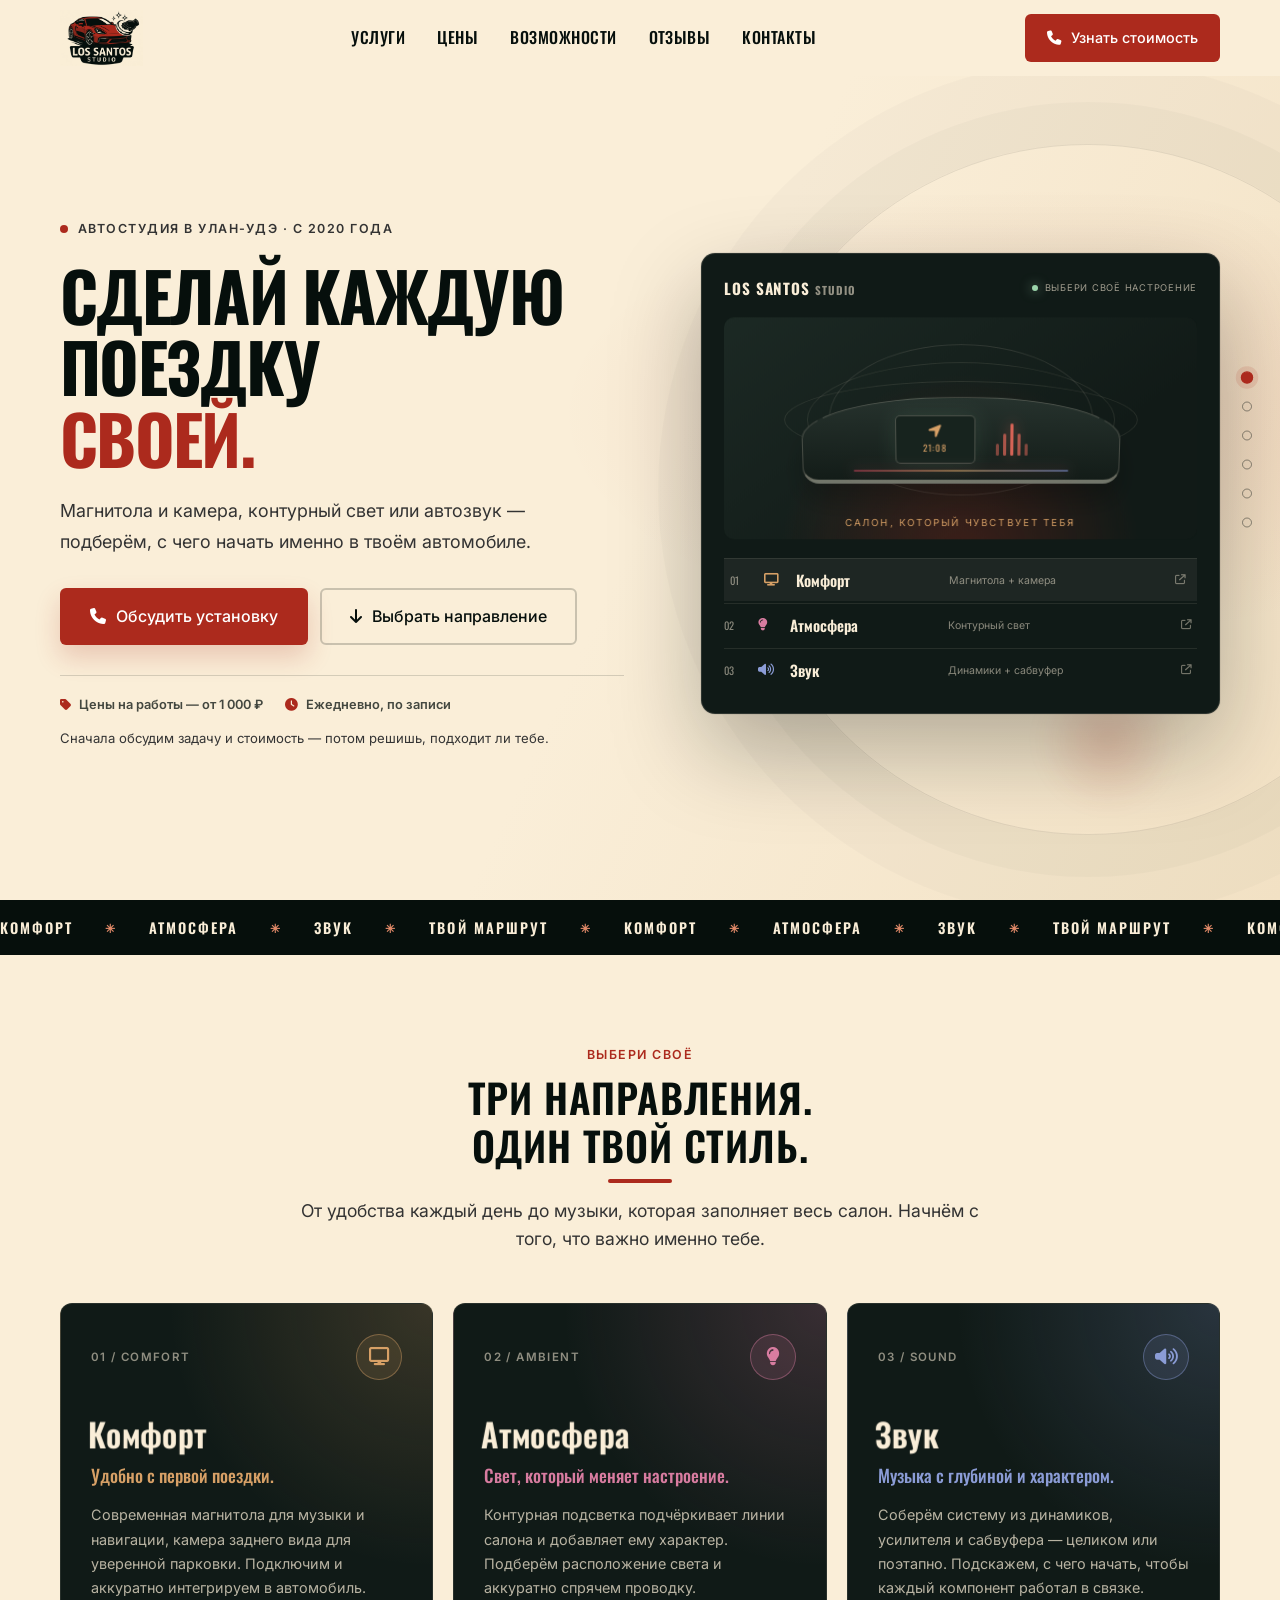
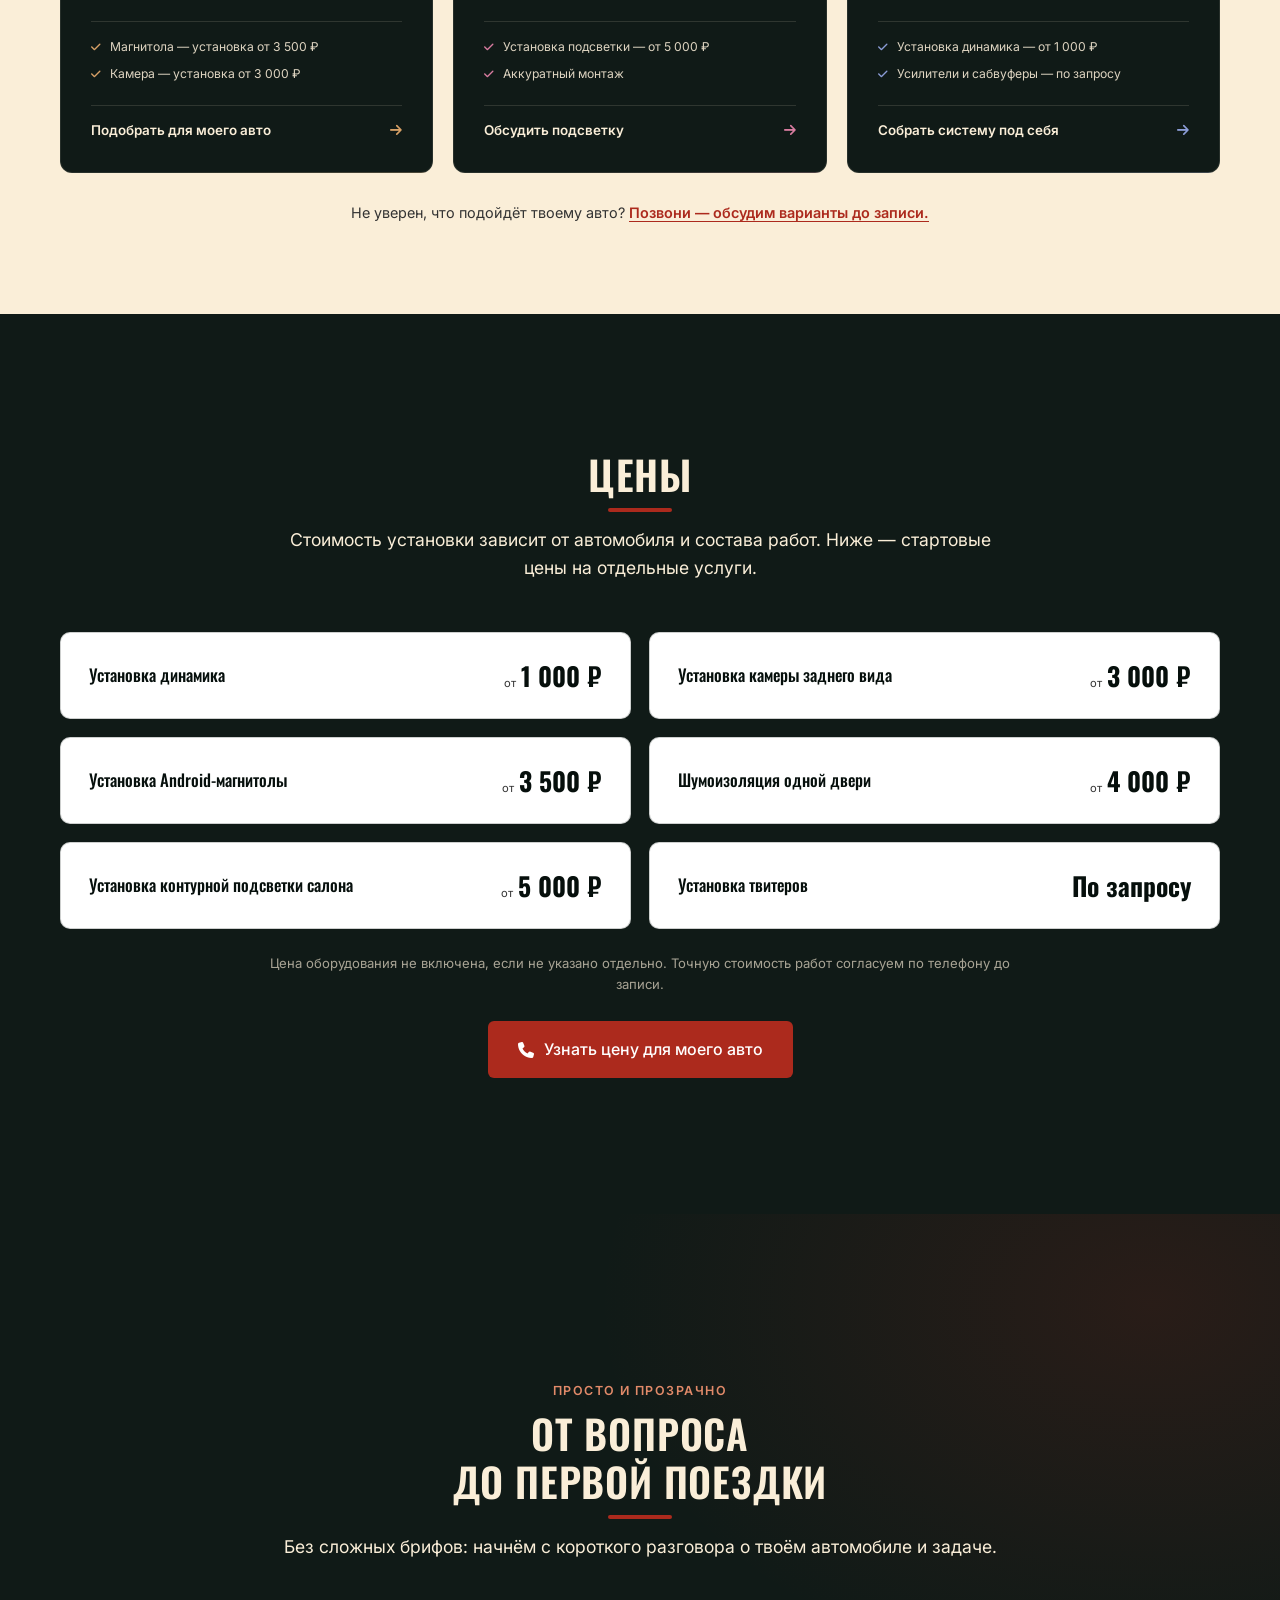
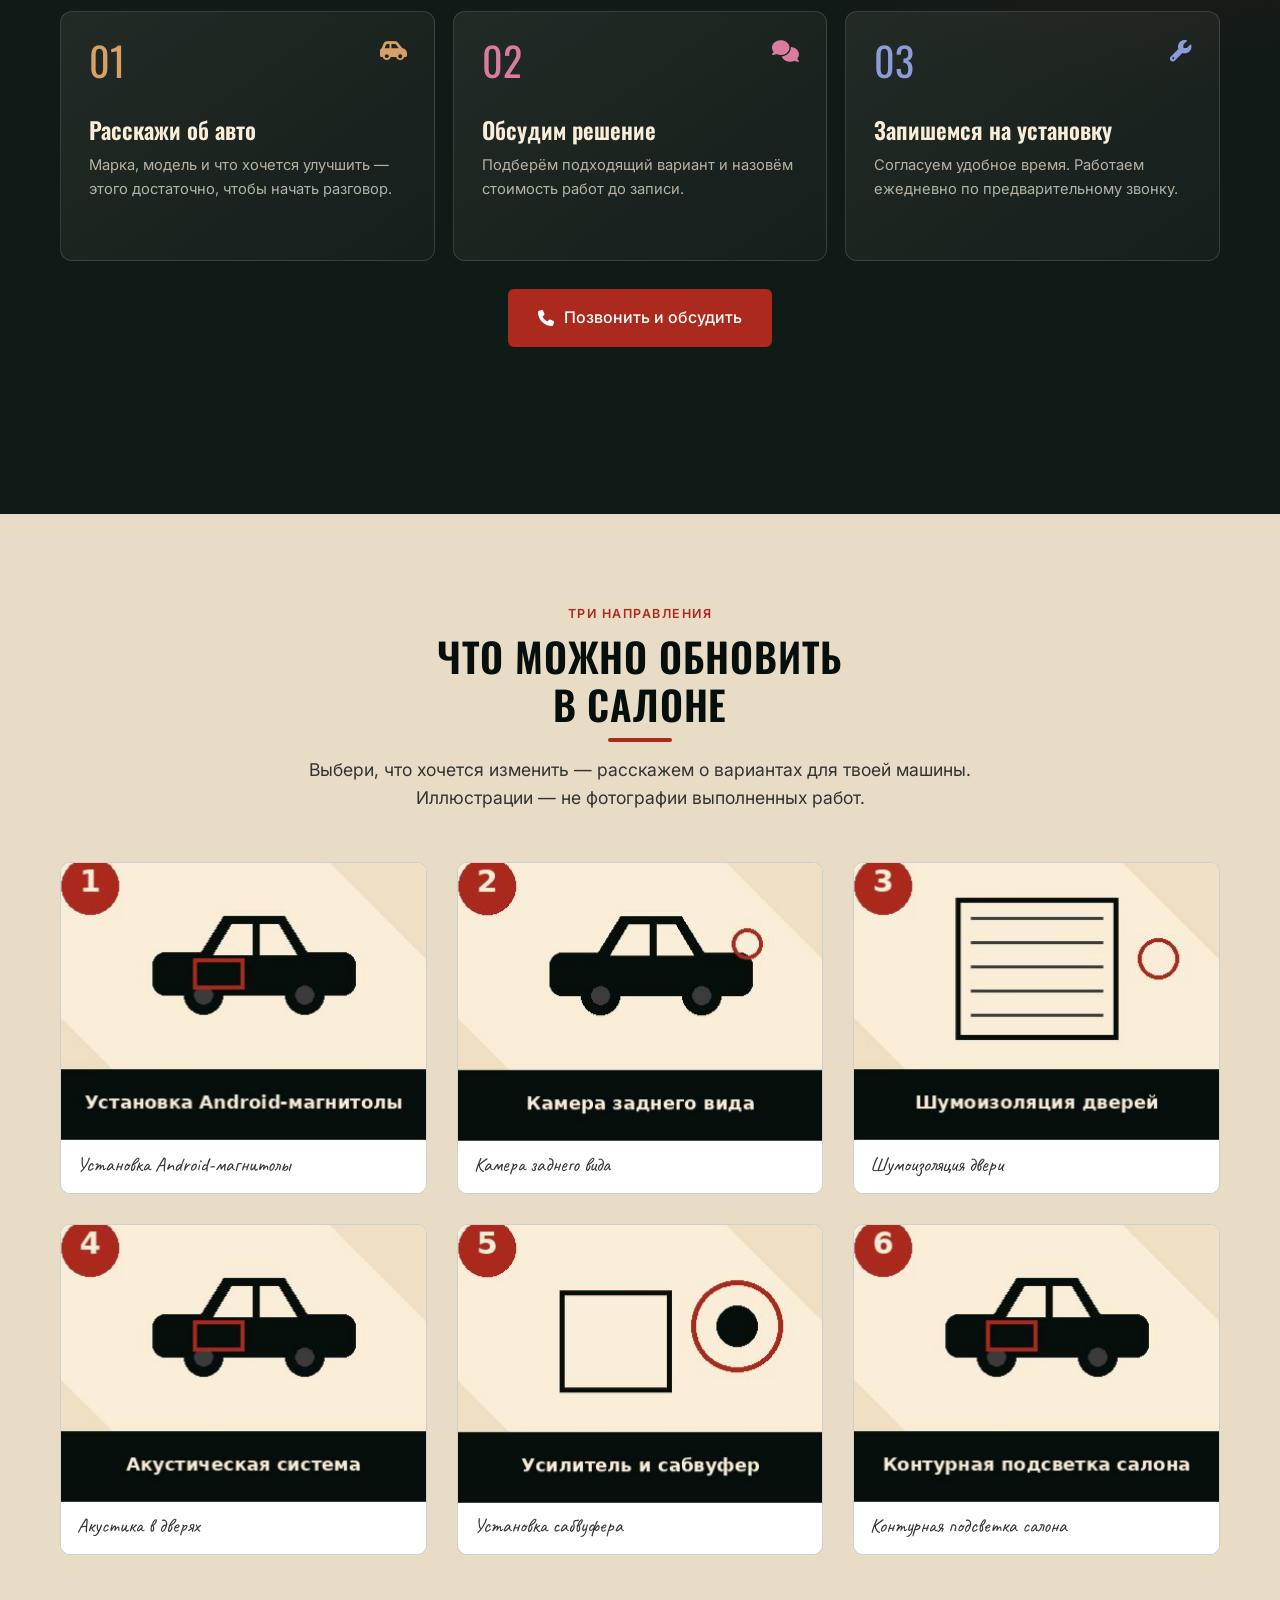
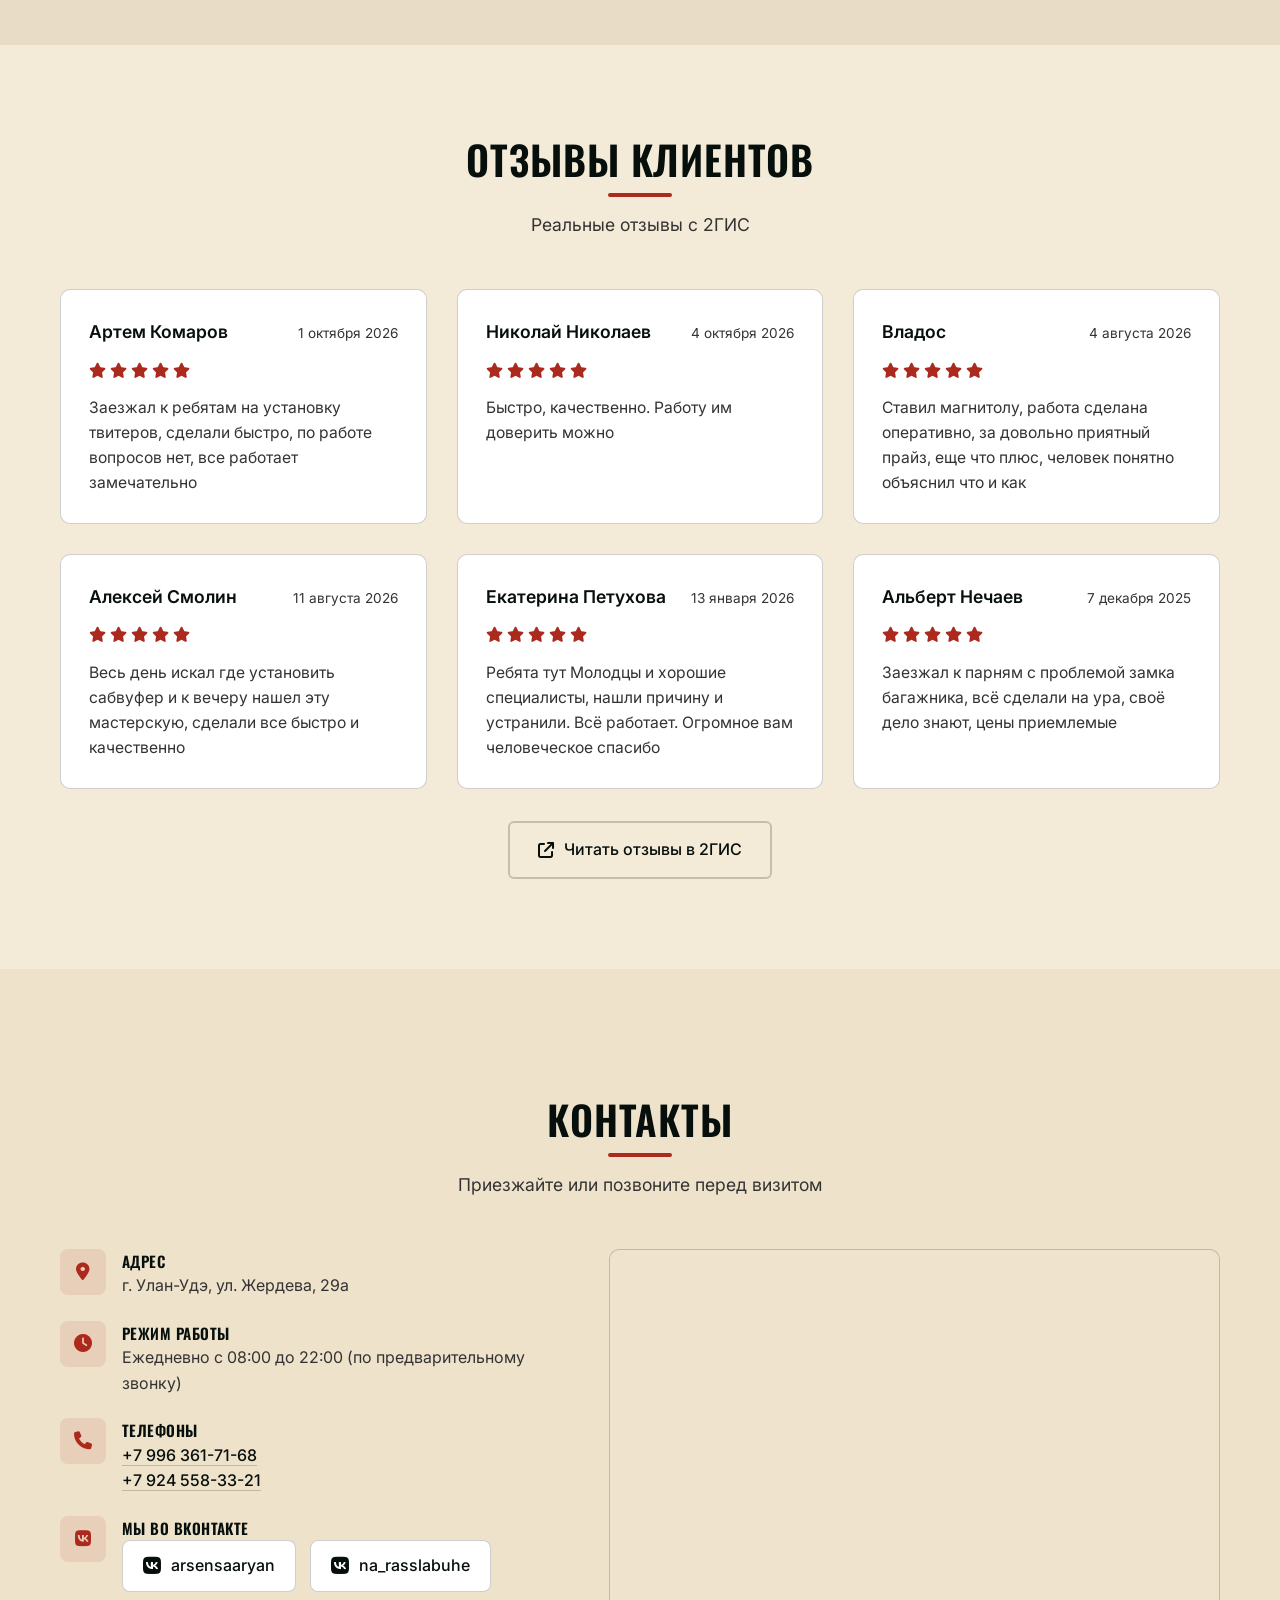
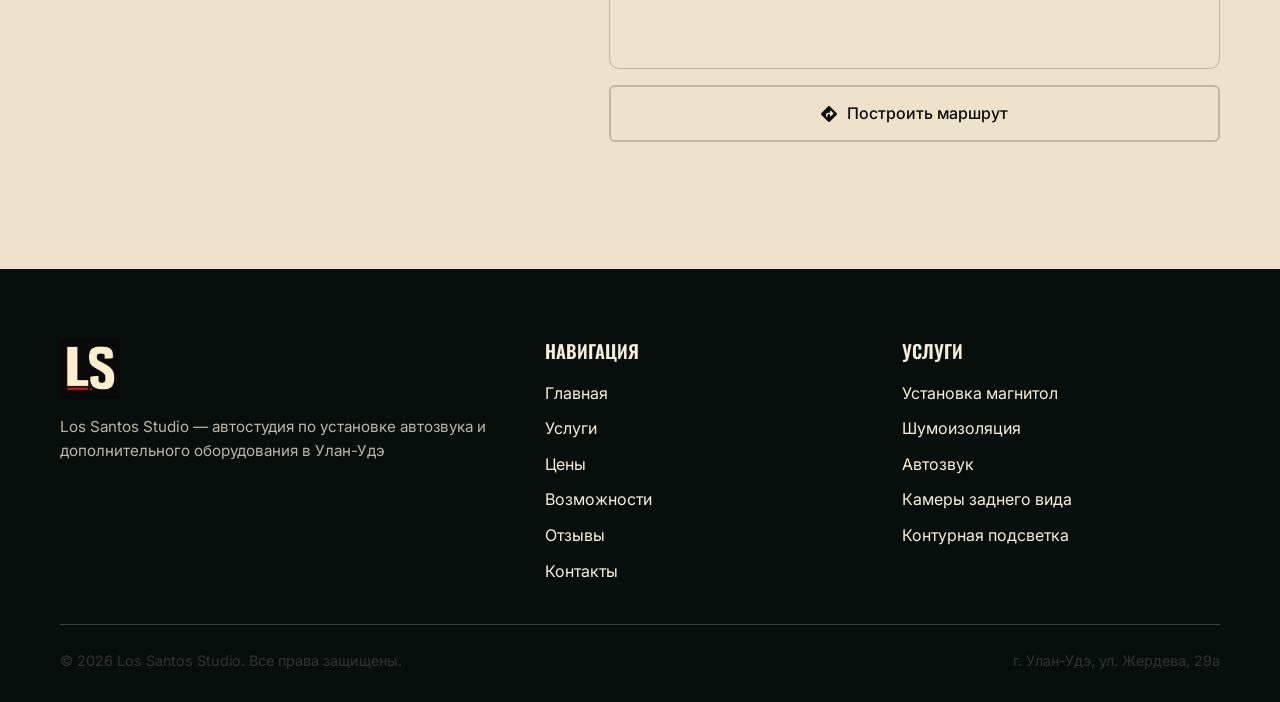
==== commit 38737400: "Обновить сайт автостудии Сохранить текущие улучшения структуры, SEO, карты, анимаций и мобильных эле" ====
--- a/index.html
+++ b/index.html
@@ -5,33 +5,32 @@
   <meta name="viewport" content="width=device-width, initial-scale=1.0">
 
   <!-- SEO: мета-данные (ТЗ 6.1) -->
-  <title>Los Santos Studio — Автозвук и шумоизоляция в Улан-Удэ | Установка магнитол, сабвуферов</title>
-  <meta name="description" content="Автостудия Los Santos Studio в Улан-Удэ. Установка Android-магнитол, камер заднего вида, шумоизоляция дверей. Цены от 1000 ₽. Работаем ежедневно с 8:00 до 22:00.">
-  <meta name="keywords" content="автозвук улан-удэ, установка магнитолы, шумоизоляция, автосервис улан-удэ, камера заднего вида, сабвуфер">
+  <title>Los Santos Studio — Магнитолы, подсветка и автозвук в Улан-Удэ</title>
+  <meta name="description" content="Автостудия Los Santos Studio в Улан-Удэ: магнитолы и камеры, контурная подсветка салона, динамики, усилители и сабвуферы. Цены от 1 000 ₽.">
+  <meta name="keywords" content="автозвук улан-удэ, установка магнитолы, камера заднего вида, контурная подсветка салона, динамики, усилитель, сабвуфер">
   <meta name="author" content="Los Santos Studio">
   <meta name="robots" content="index, follow">
-  <link rel="canonical" href="https://los-santos-studio.ru">
 
   <!-- Open Graph (ТЗ 6.2) -->
-  <meta property="og:title" content="Los Santos Studio — Автозвук и шумоизоляция в Улан-Удэ">
-  <meta property="og:description" content="Превратим твой автомобиль в концертную площадку на колесах. Установка магнитол, шумоизоляция, автозвук.">
-  <meta property="og:image" content="https://los-santos-studio.ru/media/logo/logo-compressed.webp">
-  <meta property="og:url" content="https://los-santos-studio.ru">
+  <meta property="og:title" content="Los Santos Studio — Магнитолы, подсветка и автозвук в Улан-Удэ">
+  <meta property="og:description" content="Три направления для твоего авто: комфорт с магнитолой и камерой, атмосфера с контурной подсветкой и звук с динамиками, усилителями и сабвуферами.">
   <meta property="og:type" content="website">
   <meta property="og:locale" content="ru_RU">
   <meta property="og:site_name" content="Los Santos Studio">
+  <meta property="og:image" content="https://pumalk.github.io/los-santos-studio/media/og-cover.png">
+  <meta property="og:image:type" content="image/png">
   <meta property="og:image:width" content="1200">
   <meta property="og:image:height" content="630">
-  <meta property="og:image:alt" content="Логотип Los Santos Studio">
+  <meta property="og:image:alt" content="Los Santos Studio — автостудия: комфорт, атмосфера и звук для вашего автомобиля">
 
   <!-- Twitter Card (для постов в X/Twitter) -->
   <meta name="twitter:card" content="summary_large_image">
-  <meta name="twitter:title" content="Los Santos Studio — Автозвук и шумоизоляция в Улан-Удэ">
-  <meta name="twitter:description" content="Превратим твой автомобиль в концертную площадку на колесах. Установка магнитол, шумоизоляция, автозвук.">
-  <meta name="twitter:image" content="https://los-santos-studio.ru/media/logo/logo-compressed.webp">
+  <meta name="twitter:title" content="Los Santos Studio — Магнитолы, подсветка и автозвук в Улан-Удэ">
+  <meta name="twitter:description" content="Три направления для твоего авто: комфорт с магнитолой и камерой, атмосфера с контурной подсветкой и звук с динамиками, усилителями и сабвуферами.">
+  <meta name="twitter:image" content="https://pumalk.github.io/los-santos-studio/media/og-cover.png">
+  <meta name="twitter:image:alt" content="Los Santos Studio — комфорт, атмосфера и звук для вашего автомобиля">
 
   <!-- Favicon (пакет из /media/favicon/) -->
-  <link rel="icon" type="image/png" href="media/favicon/favicon-96x96.png" sizes="96x96">
   <link rel="shortcut icon" href="media/favicon/favicon.ico">
   <link rel="icon" type="image/png" sizes="16x16" href="media/favicon/favicon-16x16.png">
   <link rel="icon" type="image/png" sizes="32x32" href="media/favicon/favicon-32x32.png">
@@ -62,7 +61,6 @@
     "@type": "AutoRepair",
     "name": "Los Santos Studio",
     "description": "Автостудия по установке автозвука и дополнительного оборудования",
-    "url": "https://los-santos-studio.ru",
     "telephone": "+79963617168",
     "address": {
       "@type": "PostalAddress",
@@ -73,20 +71,17 @@
     },
     "geo": {
       "@type": "GeoCoordinates",
-      "latitude": 51.8345,
-      "longitude": 107.5890
+      "latitude": 51.816071,
+      "longitude": 107.646873
     },
     "openingHours": "Mo-Su 08:00-22:00",
-    "priceRange": "от 1000 ₽",
-    "aggregateRating": {
-      "@type": "AggregateRating",
-      "ratingValue": "4.8",
-      "reviewCount": "37"
-    }
+    "priceRange": "от 1000 ₽"
   }
   </script>
 </head>
 <body>
+
+  <div class="scroll-progress" aria-hidden="true"><span></span></div>
 
   <!-- ========== Header (ТЗ 4.1) ========== -->
   <header class="header">
@@ -99,14 +94,14 @@
         <ul class="nav__list">
           <li><a class="nav__link" href="#services">Услуги</a></li>
           <li><a class="nav__link" href="#prices">Цены</a></li>
-          <li><a class="nav__link" href="#gallery">Галерея</a></li>
+          <li><a class="nav__link" href="#gallery">Возможности</a></li>
           <li><a class="nav__link" href="#reviews">Отзывы</a></li>
           <li><a class="nav__link" href="#contacts">Контакты</a></li>
         </ul>
       </nav>
 
       <a class="btn btn--primary btn--small header__cta" href="tel:+79963617168">
-        <i class="fa-solid fa-phone" aria-hidden="true"></i> Позвонить
+        <i class="fa-solid fa-phone" aria-hidden="true"></i> Узнать стоимость
       </a>
 
       <button class="burger" id="burger-btn" type="button"
@@ -119,11 +114,11 @@
   </header>
 
   <!-- Мобильное меню (выезжает справа) -->
-  <nav class="burger-menu" id="mobile-menu" aria-label="Мобильная навигация">
+  <nav class="burger-menu" id="mobile-menu" aria-label="Мобильная навигация" aria-hidden="true">
     <ul class="burger-menu__list">
       <li><a class="burger-menu__link" href="#services">Услуги</a></li>
       <li><a class="burger-menu__link" href="#prices">Цены</a></li>
-      <li><a class="burger-menu__link" href="#gallery">Галерея</a></li>
+      <li><a class="burger-menu__link" href="#gallery">Возможности</a></li>
       <li><a class="burger-menu__link" href="#reviews">Отзывы</a></li>
       <li><a class="burger-menu__link" href="#contacts">Контакты</a></li>
       <li><a class="btn btn--primary" href="tel:+79963617168">
@@ -133,78 +128,128 @@
   </nav>
   <div class="menu-overlay" id="menu-overlay" aria-hidden="true"></div>
 
+  <nav class="chapter-nav" aria-label="Навигация по разделам">
+    <a class="chapter-nav__link is-active" href="#hero" aria-label="Вступление" aria-current="location"></a>
+    <a class="chapter-nav__link" href="#services" aria-label="Направления"></a>
+    <a class="chapter-nav__link" href="#prices" aria-label="Цены"></a>
+    <a class="chapter-nav__link" href="#process" aria-label="Как проходит установка"></a>
+    <a class="chapter-nav__link" href="#reviews" aria-label="Отзывы"></a>
+    <a class="chapter-nav__link" href="#contacts" aria-label="Контакты"></a>
+  </nav>
+
   <main>
     <!-- ========== Hero (ТЗ 4.2) ========== -->
     <section class="hero" id="hero">
       <div class="container">
-        <div class="hero__content">
-          <h1 class="hero__title" data-aos="fade-up">Автозвук и шумоизоляция <span>в Улан-Удэ</span></h1>
-          <p class="hero__subtitle" data-aos="fade-up" data-aos-delay="100">
-            Превратим твой автомобиль в концертную площадку на колесах
-          </p>
-          <p class="hero__accent" data-aos="fade-up" data-aos-delay="150">
-            Качественный монтаж с 2020 года
-          </p>
-          <div class="hero__buttons" data-aos="fade-up" data-aos-delay="200">
-            <a class="btn btn--outline" href="#services">
-              <i class="fa-solid fa-car" aria-hidden="true"></i> Наши услуги
-            </a>
-            <a class="btn btn--primary" href="#contacts">
-              <i class="fa-solid fa-phone" aria-hidden="true"></i> Связаться
-            </a>
+        <div class="hero__layout">
+          <div class="hero__content">
+            <p class="hero__eyebrow" data-aos="fade-up"><span></span> Автостудия в Улан-Удэ · с 2020 года</p>
+            <h1 class="hero__title" data-aos="fade-up" data-aos-delay="50">Сделай каждую поездку<br><span>своей.</span></h1>
+            <p class="hero__subtitle" data-aos="fade-up" data-aos-delay="100">
+              Магнитола и камера, контурный свет или автозвук — подберём, с чего начать именно в твоём автомобиле.
+            </p>
+            <div class="hero__buttons" data-aos="fade-up" data-aos-delay="150">
+              <a class="btn btn--primary hero__primary-cta" href="tel:+79963617168">
+                <i class="fa-solid fa-phone" aria-hidden="true"></i> Обсудить установку
+              </a>
+              <a class="btn btn--outline hero__secondary-cta" href="#services">
+                <i class="fa-solid fa-arrow-down" aria-hidden="true"></i> Выбрать направление
+              </a>
+            </div>
+            <div class="hero__proof" data-aos="fade-up" data-aos-delay="200" aria-label="Преимущества">
+              <span><i class="fa-solid fa-tag" aria-hidden="true"></i> Цены на работы — от 1 000 ₽</span>
+              <span><i class="fa-solid fa-clock" aria-hidden="true"></i> Ежедневно, по записи</span>
+            </div>
+            <p class="hero__note">Сначала обсудим задачу и стоимость — потом решишь, подходит ли тебе.</p>
           </div>
-          <a class="hero__scroll-hint" href="#services" data-aos="fade-up" data-aos-delay="300">
-            Листай вниз <i class="fa-solid fa-arrow-down" aria-hidden="true"></i>
-          </a>
-        </div>
-      </div>
-    </section>
+
+          <div class="hero-showcase" aria-label="Три направления: комфорт, атмосфера и звук" data-scene="comfort" data-aos="fade-left">
+            <div class="hero-showcase__top">
+              <span class="hero-showcase__brand">LOS SANTOS <span>STUDIO</span></span>
+              <span class="hero-showcase__status" id="hero-scene-status" aria-live="polite"><i></i><span>ВЫБЕРИ СВОЁ НАСТРОЕНИЕ</span></span>
+            </div>
+            <div class="hero-showcase__visual" aria-hidden="true">
+              <div class="hero-showcase__halo"></div>
+              <div class="hero-showcase__dash">
+                <div class="hero-showcase__screen"><i class="fa-solid fa-location-arrow"></i><span>21:08</span></div>
+                <div class="hero-showcase__speaker"><i></i><i></i><i></i><i></i><i></i></div>
+                <div class="hero-showcase__light"></div>
+              </div>
+              <span class="hero-showcase__visual-label" id="hero-scene-label">САЛОН, КОТОРЫЙ ЧУВСТВУЕТ ТЕБЯ</span>
+            </div>
+            <div class="hero-showcase__list" role="group" aria-label="Выберите ощущение">
+              <button class="hero-showcase__item hero-showcase__item--comfort is-active" type="button" aria-pressed="true" data-scene="comfort"><span>01</span><i class="fa-solid fa-display" aria-hidden="true"></i><strong>Комфорт</strong><small>Магнитола + камера</small><i class="fa-solid fa-arrow-up-right-from-square" aria-hidden="true"></i></button>
+              <button class="hero-showcase__item hero-showcase__item--mood" type="button" aria-pressed="false" data-scene="mood"><span>02</span><i class="fa-solid fa-lightbulb" aria-hidden="true"></i><strong>Атмосфера</strong><small>Контурный свет</small><i class="fa-solid fa-arrow-up-right-from-square" aria-hidden="true"></i></button>
+              <button class="hero-showcase__item hero-showcase__item--sound" type="button" aria-pressed="false" data-scene="sound"><span>03</span><i class="fa-solid fa-volume-high" aria-hidden="true"></i><strong>Звук</strong><small>Динамики + сабвуфер</small><i class="fa-solid fa-arrow-up-right-from-square" aria-hidden="true"></i></button>
+            </div>
+          </div>
+        </div>
+      </div>
+    </section>
+
+    <div class="road-strip" aria-hidden="true">
+      <div class="road-strip__track">
+        <div class="road-strip__set">
+          <div class="road-strip__group">
+            <span>КОМФОРТ</span><i>✳</i><span>АТМОСФЕРА</span><i>✳</i><span>ЗВУК</span><i>✳</i><span>ТВОЙ МАРШРУТ</span><i>✳</i>
+          </div>
+        </div>
+        <div class="road-strip__set" aria-hidden="true">
+          <div class="road-strip__group">
+            <span>КОМФОРТ</span><i>✳</i><span>АТМОСФЕРА</span><i>✳</i><span>ЗВУК</span><i>✳</i><span>ТВОЙ МАРШРУТ</span><i>✳</i>
+          </div>
+        </div>
+      </div>
+    </div>
 
     <!-- ========== Услуги (ТЗ 4.3) ========== -->
     <section class="section" id="services">
       <div class="container">
         <div class="section__header" data-aos="fade-up">
-          <h2 class="section__title">Наши услуги</h2>
-          <p class="section__subtitle">Установка автозвука и дополнительного оборудования любой сложности</p>
-        </div>
-
-        <div class="grid grid--3">
-          <article class="service-card" data-aos="fade-right">
-            <i class="fa-solid fa-tablet-screen-button service-card__icon" aria-hidden="true"></i>
-            <h3 class="service-card__title">Android-магнитолы</h3>
-            <p class="service-card__text">Устанавливаем головные устройства на Android с сохранением всех штатных функций автомобиля. Подключаем камеры, навигацию и онлайн-сервисы.</p>
-          </article>
-
-          <article class="service-card" data-aos="fade-left">
-            <i class="fa-solid fa-camera service-card__icon" aria-hidden="true"></i>
-            <h3 class="service-card__title">Камеры заднего вида</h3>
-            <p class="service-card__text">Монтаж камер с скрытой проводкой без разборки всего салона. Чистое изображение и удобная парковка в любое время суток.</p>
-          </article>
-
-          <article class="service-card" data-aos="fade-right" data-aos-delay="100">
-            <i class="fa-solid fa-volume-high service-card__icon" aria-hidden="true"></i>
-            <h3 class="service-card__title">Шумоизоляция дверей</h3>
-            <p class="service-card__text">Полная обработка дверей вибро- и шумопоглощающими материалами. Двери закрываются солидно, а динамики играют заметно лучше.</p>
-          </article>
-
-          <article class="service-card" data-aos="fade-left" data-aos-delay="100">
-            <i class="fa-solid fa-music service-card__icon" aria-hidden="true"></i>
-            <h3 class="service-card__title">Акустические системы</h3>
-            <p class="service-card__text">Подбираем и устанавливаем акустику под ваш бюджет и музыкальные предпочтения. Грамотная настройка кроссоверов и фазировки.</p>
-          </article>
-
-          <article class="service-card" data-aos="fade-right" data-aos-delay="200">
-            <i class="fa-solid fa-bolt service-card__icon" aria-hidden="true"></i>
-            <h3 class="service-card__title">Усилители и сабвуферы</h3>
-            <p class="service-card__text">Установка усилителей мощности и сабвуферов с силовой проводкой по всем правилам. Чистый бас без просадок и помех.</p>
-          </article>
-
-          <article class="service-card" data-aos="fade-left" data-aos-delay="200">
-            <i class="fa-solid fa-lightbulb service-card__icon" aria-hidden="true"></i>
-            <h3 class="service-card__title">Контурная подсветка салона</h3>
-            <p class="service-card__text">Аккуратный монтаж LED-подсветки по контуру салона. Управление цветом с телефона или штатной кнопки, без следов вмешательства.</p>
-          </article>
-        </div>
+          <p class="services__eyebrow">Выбери своё</p>
+          <h2 class="section__title">Три направления.<br>Один твой стиль.</h2>
+          <p class="section__subtitle">От удобства каждый день до музыки, которая заполняет весь салон. Начнём с того, что важно именно тебе.</p>
+        </div>
+
+        <div class="service-packages">
+          <article class="service-card service-card--comfort" data-aos="fade-up">
+            <div class="service-card__top"><span class="service-card__number">01 / COMFORT</span><i class="fa-solid fa-display service-card__icon" aria-hidden="true"></i></div>
+            <h3 class="service-card__title">Комфорт</h3>
+            <p class="service-card__lead">Удобно с первой поездки.</p>
+            <p class="service-card__text">Современная магнитола для музыки и навигации, камера заднего вида для уверенной парковки. Подключим и аккуратно интегрируем в автомобиль.</p>
+            <ul class="service-card__features">
+              <li><i class="fa-solid fa-check" aria-hidden="true"></i> Магнитола — установка от 3 500 ₽</li>
+              <li><i class="fa-solid fa-check" aria-hidden="true"></i> Камера — установка от 3 000 ₽</li>
+            </ul>
+            <a class="service-card__link" href="tel:+79963617168">Подобрать для моего авто <i class="fa-solid fa-arrow-right" aria-hidden="true"></i></a>
+          </article>
+
+          <article class="service-card service-card--atmosphere" data-aos="fade-up" data-aos-delay="100">
+            <div class="service-card__top"><span class="service-card__number">02 / AMBIENT</span><i class="fa-solid fa-lightbulb service-card__icon" aria-hidden="true"></i></div>
+            <h3 class="service-card__title">Атмосфера</h3>
+            <p class="service-card__lead">Свет, который меняет настроение.</p>
+            <p class="service-card__text">Контурная подсветка подчёркивает линии салона и добавляет ему характер. Подберём расположение света и аккуратно спрячем проводку.</p>
+            <ul class="service-card__features">
+              <li><i class="fa-solid fa-check" aria-hidden="true"></i> Установка подсветки — от 5 000 ₽</li>
+              <li><i class="fa-solid fa-check" aria-hidden="true"></i> Аккуратный монтаж</li>
+            </ul>
+            <a class="service-card__link" href="tel:+79963617168">Обсудить подсветку <i class="fa-solid fa-arrow-right" aria-hidden="true"></i></a>
+          </article>
+
+          <article class="service-card service-card--sound" data-aos="fade-up" data-aos-delay="200">
+            <div class="service-card__top"><span class="service-card__number">03 / SOUND</span><i class="fa-solid fa-volume-high service-card__icon" aria-hidden="true"></i></div>
+            <h3 class="service-card__title">Звук</h3>
+            <p class="service-card__lead">Музыка с глубиной и характером.</p>
+            <p class="service-card__text">Соберём систему из динамиков, усилителя и сабвуфера — целиком или поэтапно. Подскажем, с чего начать, чтобы каждый компонент работал в связке.</p>
+            <ul class="service-card__features">
+              <li><i class="fa-solid fa-check" aria-hidden="true"></i> Установка динамика — от 1 000 ₽</li>
+              <li><i class="fa-solid fa-check" aria-hidden="true"></i> Усилители и сабвуферы — по запросу</li>
+            </ul>
+            <a class="service-card__link" href="tel:+79963617168">Собрать систему под себя <i class="fa-solid fa-arrow-right" aria-hidden="true"></i></a>
+          </article>
+        </div>
+
+        <p class="services__note">Не уверен, что подойдёт твоему авто? <a href="tel:+79963617168">Позвони — обсудим варианты до записи.</a></p>
       </div>
     </section>
 
@@ -213,88 +258,85 @@
       <div class="container">
         <div class="section__header" data-aos="fade-up">
           <h2 class="section__title">Цены</h2>
-          <p class="section__subtitle">Честные цены без скрытых наценок. Итоговая стоимость зависит от модели авто и сложности работ</p>
+          <p class="section__subtitle">Стоимость установки зависит от автомобиля и состава работ. Ниже — стартовые цены на отдельные услуги.</p>
         </div>
 
         <div class="price-list">
           <article class="price-card" data-aos="fade-up">
             <h3 class="price-card__name">Установка динамика</h3>
-            <p class="price-card__value">1 000 ₽<span class="price-card__from">от</span></p>
+            <p class="price-card__value"><span class="price-card__from">от</span>1 000 ₽</p>
           </article>
 
           <article class="price-card" data-aos="fade-up" data-aos-delay="50">
             <h3 class="price-card__name">Установка камеры заднего вида</h3>
-            <p class="price-card__value">3 000 ₽<span class="price-card__from">от</span></p>
+            <p class="price-card__value"><span class="price-card__from">от</span>3 000 ₽</p>
           </article>
 
           <article class="price-card" data-aos="fade-up" data-aos-delay="100">
             <h3 class="price-card__name">Установка Android-магнитолы</h3>
-            <p class="price-card__value">3 500 ₽<span class="price-card__from">от</span></p>
+            <p class="price-card__value"><span class="price-card__from">от</span>3 500 ₽</p>
           </article>
 
           <article class="price-card" data-aos="fade-up" data-aos-delay="150">
             <h3 class="price-card__name">Шумоизоляция одной двери</h3>
-            <p class="price-card__value">4 000 ₽<span class="price-card__from">от</span></p>
+            <p class="price-card__value"><span class="price-card__from">от</span>4 000 ₽</p>
           </article>
 
           <article class="price-card" data-aos="fade-up" data-aos-delay="200">
             <h3 class="price-card__name">Установка контурной подсветки салона</h3>
-            <p class="price-card__value">5 000 ₽<span class="price-card__from">от</span></p>
+            <p class="price-card__value"><span class="price-card__from">от</span>5 000 ₽</p>
           </article>
 
           <article class="price-card" data-aos="fade-up" data-aos-delay="250">
             <h3 class="price-card__name">Установка твитеров</h3>
-            <p class="price-card__value">По запросу<span class="price-card__from">цена</span></p>
-          </article>
-        </div>
+            <p class="price-card__value price-card__value--request">По запросу</p>
+          </article>
+        </div>
+
+        <p class="prices__note">Цена оборудования не включена, если не указано отдельно. Точную стоимость работ согласуем по телефону до записи.</p>
 
         <div class="prices__cta" data-aos="fade-up">
           <a class="btn btn--primary" href="tel:+79963617168">
-            <i class="fa-solid fa-calculator" aria-hidden="true"></i> Рассчитать стоимость
+            <i class="fa-solid fa-phone" aria-hidden="true"></i> Узнать цену для моего авто
           </a>
         </div>
       </div>
     </section>
 
-    <!-- ========== Преимущества (ТЗ 4.5) ========== -->
-    <section class="section" id="advantages">
+    <!-- ========== Как проходит установка ========== -->
+    <section class="section" id="process">
       <div class="container">
         <div class="section__header" data-aos="fade-up">
-          <h2 class="section__title">Почему мы</h2>
-        </div>
-
-        <div class="grid grid--2x2">
-          <article class="advantage-card" data-aos="fade-right">
-            <span class="advantage-card__icon"><i class="fa-solid fa-screwdriver-wrench" aria-hidden="true"></i></span>
-            <div>
-              <h3 class="advantage-card__title">Качественный монтаж</h3>
-              <p class="advantage-card__text">Работаем с любыми марками авто. Проводка аккуратно, обшивка без следов разборки.</p>
-            </div>
-          </article>
-
-          <article class="advantage-card" data-aos="fade-left">
-            <span class="advantage-card__icon"><i class="fa-solid fa-coins" aria-hidden="true"></i></span>
-            <div>
-              <h3 class="advantage-card__title">Честные цены</h3>
-              <p class="advantage-card__text">Без скрытых наценок и доплат. Стоимость согласуем до начала работ.</p>
-            </div>
-          </article>
-
-          <article class="advantage-card" data-aos="fade-right" data-aos-delay="100">
-            <span class="advantage-card__icon"><i class="fa-solid fa-handshake" aria-hidden="true"></i></span>
-            <div>
-              <h3 class="advantage-card__title">Индивидуальный подход</h3>
-              <p class="advantage-card__text">Подбираем решение под ваш бюджет. Не навязываем лишнего.</p>
-            </div>
-          </article>
-
-          <article class="advantage-card" data-aos="fade-left" data-aos-delay="100">
-            <span class="advantage-card__icon"><i class="fa-solid fa-shield-halved" aria-hidden="true"></i></span>
-            <div>
-              <h3 class="advantage-card__title">Гарантия на работы</h3>
-              <p class="advantage-card__text">Несем ответственность за результат. Вопросы по гарантии решаем быстро.</p>
-            </div>
-          </article>
+          <p class="services__eyebrow">Просто и прозрачно</p>
+          <h2 class="section__title">От вопроса<br>до первой поездки</h2>
+          <p class="section__subtitle">Без сложных брифов: начнём с короткого разговора о твоём автомобиле и задаче.</p>
+        </div>
+
+        <div class="booking-steps">
+          <article class="booking-step" data-aos="fade-up">
+            <span class="booking-step__number">01</span>
+            <i class="fa-solid fa-car-side booking-step__icon" aria-hidden="true"></i>
+            <h3>Расскажи об авто</h3>
+            <p>Марка, модель и что хочется улучшить — этого достаточно, чтобы начать разговор.</p>
+          </article>
+
+          <article class="booking-step" data-aos="fade-up" data-aos-delay="100">
+            <span class="booking-step__number">02</span>
+            <i class="fa-solid fa-comments booking-step__icon" aria-hidden="true"></i>
+            <h3>Обсудим решение</h3>
+            <p>Подберём подходящий вариант и назовём стоимость работ до записи.</p>
+          </article>
+
+          <article class="booking-step" data-aos="fade-up" data-aos-delay="200">
+            <span class="booking-step__number">03</span>
+            <i class="fa-solid fa-wrench booking-step__icon" aria-hidden="true"></i>
+            <h3>Запишемся на установку</h3>
+            <p>Согласуем удобное время. Работаем ежедневно по предварительному звонку.</p>
+          </article>
+        </div>
+
+        <div class="booking-steps__cta">
+          <a class="btn btn--primary" href="tel:+79963617168"><i class="fa-solid fa-phone" aria-hidden="true"></i> Позвонить и обсудить</a>
         </div>
       </div>
     </section>
@@ -303,38 +345,39 @@
     <section class="section" id="gallery">
       <div class="container">
         <div class="section__header" data-aos="fade-up">
-          <h2 class="section__title">Галерея работ</h2>
-          <p class="section__subtitle">Здесь появятся фото реальных работ нашей команды</p>
+          <p class="services__eyebrow">Три направления</p>
+          <h2 class="section__title">Что можно обновить<br>в салоне</h2>
+          <p class="section__subtitle">Выбери, что хочется изменить — расскажем о вариантах для твоей машины. Иллюстрации — не фотографии выполненных работ.</p>
         </div>
 
         <div class="grid grid--3">
           <figure class="gallery-item" data-aos="zoom-in">
-            <img src="media/gallery/placeholder-1.jpg" alt="Пример установки Android-магнитолы в автомобиль" width="400" height="300" loading="lazy">
+            <img src="media/gallery/placeholder-1.jpg" alt="Иллюстрация установки Android-магнитолы" width="400" height="300" loading="lazy">
             <figcaption class="gallery-item__caption">Установка Android-магнитолы</figcaption>
           </figure>
 
           <figure class="gallery-item" data-aos="zoom-in" data-aos-delay="50">
-            <img src="media/gallery/placeholder-2.jpg" alt="Пример установки камеры заднего вида" width="400" height="300" loading="lazy">
+            <img src="media/gallery/placeholder-2.jpg" alt="Иллюстрация камеры заднего вида" width="400" height="300" loading="lazy">
             <figcaption class="gallery-item__caption">Камера заднего вида</figcaption>
           </figure>
 
           <figure class="gallery-item" data-aos="zoom-in" data-aos-delay="100">
-            <img src="media/gallery/placeholder-3.jpg" alt="Пример шумоизоляции дверей Honda Civic" width="400" height="300" loading="lazy">
-            <figcaption class="gallery-item__caption">Шумоизоляция Honda Civic</figcaption>
+            <img src="media/gallery/placeholder-3.jpg" alt="Иллюстрация шумоизоляции двери" width="400" height="300" loading="lazy">
+            <figcaption class="gallery-item__caption">Шумоизоляция двери</figcaption>
           </figure>
 
           <figure class="gallery-item" data-aos="zoom-in" data-aos-delay="150">
-            <img src="media/gallery/placeholder-4.jpg" alt="Пример установки акустической системы" width="400" height="300" loading="lazy">
+            <img src="media/gallery/placeholder-4.jpg" alt="Иллюстрация установки акустики" width="400" height="300" loading="lazy">
             <figcaption class="gallery-item__caption">Акустика в дверях</figcaption>
           </figure>
 
           <figure class="gallery-item" data-aos="zoom-in" data-aos-delay="200">
-            <img src="media/gallery/placeholder-5.jpg" alt="Пример установки усилителя и сабвуфера" width="400" height="300" loading="lazy">
+            <img src="media/gallery/placeholder-5.jpg" alt="Иллюстрация усилителя и сабвуфера" width="400" height="300" loading="lazy">
             <figcaption class="gallery-item__caption">Установка сабвуфера</figcaption>
           </figure>
 
           <figure class="gallery-item" data-aos="zoom-in" data-aos-delay="250">
-            <img src="media/gallery/placeholder-6.jpg" alt="Пример монтажа контурной подсветки салона" width="400" height="300" loading="lazy">
+            <img src="media/gallery/placeholder-6.jpg" alt="Иллюстрация контурной подсветки салона" width="400" height="300" loading="lazy">
             <figcaption class="gallery-item__caption">Контурная подсветка салона</figcaption>
           </figure>
         </div>
@@ -415,6 +458,11 @@
             </div>
             <p class="review-card__text">Заезжал к парням с проблемой замка багажника, всё сделали на ура, своё дело знают, цены приемлемые</p>
           </article>
+        </div>
+        <div class="reviews__cta">
+          <a class="btn btn--outline" href="https://2gis.ru/ulanude/firm/70000001109835344" target="_blank" rel="noopener noreferrer">
+            <i class="fa-solid fa-arrow-up-right-from-square" aria-hidden="true"></i> Читать отзывы в 2ГИС
+          </a>
         </div>
       </div>
     </section>
@@ -474,7 +522,7 @@
 
           <div class="map-wrapper">
             <div class="map-frame" id="map-widget" aria-label="Карта 2ГИС: Los Santos Studio, ул. Жердева, 29а, Улан-Удэ"></div>
-            <a class="btn btn--outline" href="https://2gis.ru/ulanude/inside/5207922724321626/firm/70000001109835344" target="_blank" rel="noopener noreferrer">
+            <a class="btn btn--outline" href="https://2gis.ru/ulanude/directions/points/%7C107.646873%2C51.816071" target="_blank" rel="noopener noreferrer">
               <i class="fa-solid fa-diamond-turn-right" aria-hidden="true"></i> Построить маршрут
             </a>
           </div>
@@ -501,7 +549,7 @@
             <li><a class="footer__link" href="index.html">Главная</a></li>
             <li><a class="footer__link" href="#services">Услуги</a></li>
             <li><a class="footer__link" href="#prices">Цены</a></li>
-            <li><a class="footer__link" href="#gallery">Галерея</a></li>
+            <li><a class="footer__link" href="#gallery">Возможности</a></li>
             <li><a class="footer__link" href="#reviews">Отзывы</a></li>
             <li><a class="footer__link" href="#contacts">Контакты</a></li>
           </ul>
@@ -518,14 +566,6 @@
           </ul>
         </nav>
 
-        <div class="footer__col">
-          <h3 class="footer__title">Документы</h3>
-          <ul class="footer__list">
-            <li><a class="footer__link" href="docs/privacy-policy.html">Политика конфиденциальности</a></li>
-            <li><a class="footer__link" href="docs/terms-of-use.html">Пользовательское соглашение</a></li>
-            <li><a class="footer__link" href="docs/cookie-policy.html">Политика cookie</a></li>
-          </ul>
-        </div>
       </div>
 
       <div class="footer__bottom">
@@ -535,16 +575,9 @@
     </div>
   </footer>
 
-  <!-- Баннер согласия на cookie (ТЗ 7.4) -->
-  <div class="cookie-banner" id="cookie-banner" role="region" aria-label="Согласие на использование cookie" hidden>
-    <div class="container cookie-banner__inner">
-      <p class="cookie-banner__text">
-        Мы используем cookie для улучшения работы сайта. Подробнее — в
-        <a class="cookie-banner__link" href="docs/cookie-policy.html">Политике cookie</a>.
-      </p>
-      <button class="btn btn--primary btn--small" id="cookie-accept" type="button">Принять</button>
-    </div>
-  </div>
+  <a class="mobile-callbar" href="tel:+79963617168">
+    <i class="fa-solid fa-phone" aria-hidden="true"></i> Обсудить установку
+  </a>
 
   <!-- JS: каждый файл отдельным script в конце body (ТЗ 2.2) -->
   <script src="libs/aos/aos.js"></script>
--- a/css/main.css
+++ b/css/main.css
@@ -19,6 +19,24 @@
   --header-height: 76px;
 }
 
+.scroll-progress {
+  position: fixed;
+  inset: 0 0 auto;
+  z-index: 1200;
+  height: 3px;
+  pointer-events: none;
+}
+
+.scroll-progress span {
+  display: block;
+  width: 100%;
+  height: 100%;
+  background: var(--color-primary);
+  transform: scaleX(var(--scroll-progress, 0));
+  transform-origin: left center;
+  will-change: transform;
+}
+
 /* ---------- Сброс и базовые стили ---------- */
 *,
 *::before,
@@ -31,6 +49,7 @@
 html {
   scroll-behavior: smooth;
   -webkit-text-size-adjust: 100%;
+  overflow-x: clip;
 }
 
 body {
@@ -39,6 +58,7 @@
   line-height: 1.6;
   color: var(--color-text);
   background-color: var(--color-bg);
+  overflow-x: hidden;
 }
 
 img {
@@ -129,7 +149,71 @@
 
 /* ---------- Секции ---------- */
 .section {
+  display: grid;
+  min-height: 100svh;
+  align-items: center;
   padding: 90px 0;
+}
+
+.section > .container {
+  width: 100%;
+}
+
+#prices {
+  background: #101a17;
+}
+
+#prices .section__title,
+#prices .section__subtitle {
+  color: var(--color-bg);
+}
+
+#process {
+  background:
+    radial-gradient(ellipse at 90% 10%, rgba(172, 42, 29, 0.16), transparent 34%),
+    #101a17;
+}
+
+#process .section__title,
+#process .section__subtitle {
+  color: var(--color-bg);
+}
+
+#process .services__eyebrow {
+  color: #e18a69;
+}
+
+#advantages {
+  background: #f1e4ce;
+}
+
+#gallery {
+  background: #e8dcc7;
+}
+
+#reviews {
+  background: #f4ead8;
+}
+
+#contacts {
+  background: #efe2cb;
+}
+
+.section[id],
+.hero[id] {
+  scroll-margin-top: calc(var(--header-height) + 20px);
+}
+
+@media (min-width: 768px) and (prefers-reduced-motion: no-preference) {
+  html {
+    scroll-snap-type: y proximity;
+  }
+
+  .hero,
+  main > .section {
+    scroll-snap-align: start;
+    scroll-snap-stop: normal;
+  }
 }
 
 .section__header {
@@ -208,6 +292,39 @@
 .nav__link:hover,
 .nav__link:focus-visible {
   border-bottom-color: var(--color-primary);
+}
+
+.chapter-nav {
+  position: fixed;
+  top: 50%;
+  right: 28px;
+  z-index: 900;
+  display: flex;
+  flex-direction: column;
+  gap: 9px;
+  transform: translateY(-50%);
+}
+
+.chapter-nav__link {
+  position: relative;
+  display: block;
+  width: 10px;
+  height: 10px;
+  margin: 5px 0;
+  border: 1px solid rgba(6, 15, 12, 0.42);
+  border-radius: 50%;
+  background: transparent;
+  transition: color 0.25s ease, background-color 0.25s ease,
+    border-color 0.25s ease, transform 0.25s ease, box-shadow 0.25s ease;
+}
+
+.chapter-nav__link:hover,
+.chapter-nav__link:focus-visible,
+.chapter-nav__link.is-active {
+  border-color: var(--color-primary);
+  background: var(--color-primary);
+  box-shadow: 0 0 0 4px rgba(172, 42, 29, 0.12);
+  transform: scale(1.25);
 }
 
 /* Кнопка-бургер (скрыта на десктопе) */
@@ -255,11 +372,16 @@
   background-color: var(--color-bg);
   border-left: 1px solid var(--color-border);
   transform: translateX(100%);
-  transition: transform 0.3s ease;
+  visibility: hidden;
+  pointer-events: none;
+  transition: transform 0.3s ease, visibility 0s linear 0.3s;
 }
 
 .burger-menu.active {
-  transform: translateX(-100%);
+  transform: translateX(0);
+  visibility: visible;
+  pointer-events: auto;
+  transition: transform 0.3s ease, visibility 0s;
 }
 
 .burger-menu__list {
@@ -293,19 +415,82 @@
 
 /* ---------- Hero-экран ---------- */
 .hero {
-  display: flex;
-  align-items: center;
-  min-height: 100vh;
-  padding: calc(var(--header-height) + 60px) 0 60px;
-  background-color: var(--color-bg);
+  position: relative;
+  isolation: isolate;
+  display: flex;
+  align-items: center;
+  min-height: 100svh;
+  padding: calc(var(--header-height) + 56px) 0 64px;
+  overflow: clip;
+  background:
+    radial-gradient(ellipse at 82% 46%, rgba(172, 42, 29, 0.11), transparent 33%),
+    linear-gradient(115deg, #faeed8 0%, #faeed8 52%, #f2e1c4 100%);
+}
+
+.hero::before,
+.hero::after {
+  position: absolute;
+  z-index: -1;
+  content: "";
+  pointer-events: none;
+}
+
+.hero::before {
+  top: 16%;
+  right: -12vw;
+  width: min(54vw, 760px);
+  aspect-ratio: 1;
+  border: 1px solid rgba(6, 15, 12, 0.09);
+  border-radius: 50%;
+  box-shadow: 0 0 0 42px rgba(6, 15, 12, 0.025),
+    0 0 0 84px rgba(6, 15, 12, 0.02);
+}
+
+.hero::after {
+  right: 8%;
+  bottom: 10%;
+  width: 140px;
+  height: 140px;
+  background: radial-gradient(circle, rgba(172, 42, 29, 0.18), transparent 70%);
+  filter: blur(10px);
+}
+
+.hero__layout {
+  display: grid;
+  grid-template-columns: minmax(0, 1fr) minmax(420px, 0.92fr);
+  align-items: center;
+  gap: clamp(40px, 6vw, 84px);
 }
 
 .hero__content {
-  max-width: 820px;
+  max-width: 590px;
+}
+
+.hero__eyebrow,
+.services__eyebrow {
+  display: flex;
+  align-items: center;
+  gap: 10px;
+  margin-bottom: 20px;
+  color: var(--color-text-secondary);
+  font-size: 0.78rem;
+  font-weight: 600;
+  letter-spacing: 0.12em;
+  text-transform: uppercase;
+}
+
+.hero__eyebrow span {
+  width: 8px;
+  height: 8px;
+  border-radius: 50%;
+  background: var(--color-primary);
 }
 
 .hero__title {
-  margin-bottom: 20px;
+  margin-bottom: 22px;
+  font-size: clamp(3.15rem, 5.3vw, 5.05rem);
+  line-height: 1.05;
+  letter-spacing: -0.025em;
 }
 
 .hero__title span {
@@ -313,21 +498,420 @@
 }
 
 .hero__subtitle {
-  font-size: 1.3rem;
-  margin-bottom: 12px;
-}
-
-.hero__accent {
-  font-family: var(--font-accent);
-  font-size: 1.6rem;
-  color: var(--color-text-secondary);
-  margin-bottom: 36px;
+  max-width: 500px;
+  margin-bottom: 30px;
+  font-size: 1.12rem;
+  line-height: 1.75;
 }
 
 .hero__buttons {
   display: flex;
-  gap: 16px;
+  align-items: center;
+  gap: 12px;
   flex-wrap: wrap;
+}
+
+.hero__primary-cta {
+  min-height: 56px;
+  padding-inline: 24px;
+  box-shadow: 0 12px 26px rgba(172, 42, 29, 0.2);
+}
+
+.hero__secondary-cta {
+  min-height: 56px;
+}
+
+.hero__proof {
+  display: flex;
+  flex-wrap: wrap;
+  gap: 10px 22px;
+  margin-top: 30px;
+  padding-top: 19px;
+  border-top: 1px solid rgba(6, 15, 12, 0.15);
+  color: rgba(6, 15, 12, 0.75);
+  font-size: 0.8rem;
+  font-weight: 600;
+}
+
+.hero__proof span {
+  display: inline-flex;
+  align-items: center;
+  gap: 8px;
+}
+
+.hero__proof i {
+  color: var(--color-primary);
+}
+
+.hero__phone {
+  display: inline-flex;
+  align-items: center;
+  gap: 10px;
+  font-weight: 600;
+  white-space: nowrap;
+}
+
+.hero__phone i {
+  color: var(--color-primary);
+}
+
+.hero__note {
+  margin-top: 22px;
+  font-size: 0.88rem;
+}
+
+.hero__proof + .hero__note {
+  margin-top: 12px;
+  font-size: 0.82rem;
+}
+
+.hero-showcase {
+  position: relative;
+  overflow: clip;
+  transform-style: preserve-3d;
+  padding: 22px;
+  border-radius: 14px;
+  background: #101a17;
+  color: var(--color-bg);
+  border: 1px solid rgba(250, 238, 216, 0.12);
+  box-shadow: 0 36px 90px rgba(6, 15, 12, 0.28),
+    0 0 0 1px rgba(6, 15, 12, 0.06);
+  transform: perspective(1200px) rotateX(var(--scene-rotate-x, 0deg)) rotateY(var(--scene-rotate-y, 0deg));
+  transition: transform 0.25s ease-out, box-shadow 0.4s ease;
+  will-change: transform;
+}
+
+.hero-showcase[data-scene="comfort"] {
+  --scene-accent: #d7a066;
+}
+
+.hero-showcase[data-scene="mood"] {
+  --scene-accent: #d87ca0;
+  box-shadow: 0 30px 80px rgba(155, 75, 117, 0.18);
+}
+
+.hero-showcase[data-scene="sound"] {
+  --scene-accent: #8b9cd6;
+  box-shadow: 0 30px 80px rgba(94, 111, 181, 0.2);
+}
+
+.hero-showcase__top,
+.hero-showcase__status {
+  display: flex;
+  align-items: center;
+}
+
+.hero-showcase__top {
+  justify-content: space-between;
+  gap: 12px;
+}
+
+.hero-showcase__brand {
+  font-family: var(--font-heading);
+  font-size: 0.95rem;
+  font-weight: 700;
+  letter-spacing: 0.06em;
+}
+
+.hero-showcase__brand span {
+  color: rgba(250, 238, 216, 0.56);
+  font-size: 0.7rem;
+}
+
+.hero-showcase__status {
+  gap: 7px;
+  color: rgba(250, 238, 216, 0.62);
+  font-size: 0.58rem;
+  letter-spacing: 0.08em;
+}
+
+.hero-showcase__status i {
+  width: 6px;
+  height: 6px;
+  border-radius: 50%;
+  background: #9bd4aa;
+  box-shadow: 0 0 12px rgba(155, 212, 170, 0.7);
+}
+
+.hero-showcase__visual {
+  position: relative;
+  display: flex;
+  perspective: 900px;
+  min-height: 222px;
+  align-items: center;
+  justify-content: center;
+  overflow: clip;
+  margin: 18px 0;
+  border-radius: 10px;
+  transform: translate3d(0, var(--scene-scroll-depth, 0px), 0);
+  transform-style: preserve-3d;
+  will-change: transform;
+  background:
+    radial-gradient(ellipse at 50% 108%, rgba(172, 42, 29, 0.28), transparent 54%),
+    linear-gradient(145deg, #1c2924, #111a17 72%);
+}
+
+.hero-showcase__halo {
+  position: absolute;
+  top: 22px;
+  left: 50%;
+  width: 280px;
+  height: 160px;
+  border: 1px solid rgba(250, 238, 216, 0.12);
+  border-radius: 50%;
+  transform: translate3d(-50%, 0, -52px);
+  animation: halo-breathe 6s ease-in-out infinite;
+}
+
+.hero-showcase__halo::before,
+.hero-showcase__halo::after {
+  position: absolute;
+  content: "";
+  border: 1px solid rgba(250, 238, 216, 0.1);
+  border-radius: 50%;
+}
+
+.hero-showcase__halo::before {
+  inset: 18px -24px;
+}
+
+.hero-showcase__halo::after {
+  inset: 38px -48px;
+}
+
+.hero-showcase__dash {
+  position: relative;
+  display: flex;
+  width: min(76%, 310px);
+  height: 86px;
+  align-items: center;
+  justify-content: center;
+  gap: 20px;
+  margin-top: 24px;
+  border: 1px solid rgba(250, 238, 216, 0.2);
+  border-bottom: 4px solid rgba(250, 238, 216, 0.36);
+  border-radius: 48% 48% 16px 16px;
+  background: linear-gradient(180deg, #26322d, #131c18);
+  box-shadow: 0 18px 28px rgba(0, 0, 0, 0.24);
+  transform: translate3d(0, 0, 24px) rotateX(-10deg);
+  animation: dash-hover 5s ease-in-out infinite;
+}
+
+.hero-showcase__screen {
+  display: flex;
+  width: 78px;
+  height: 48px;
+  flex-direction: column;
+  align-items: center;
+  justify-content: center;
+  gap: 2px;
+  border: 1px solid rgba(250, 238, 216, 0.22);
+  border-radius: 5px;
+  background: #17231e;
+  color: var(--scene-accent, #cce9cb);
+  box-shadow: 0 0 20px rgba(132, 196, 158, 0.13);
+  transform: translateZ(28px);
+}
+
+.hero-showcase__screen i {
+  font-size: 15px;
+}
+
+.hero-showcase__screen span {
+  font-family: var(--font-heading);
+  font-size: 0.56rem;
+  letter-spacing: 0.1em;
+}
+
+.hero-showcase__speaker {
+  display: flex;
+  gap: 4px;
+  align-items: flex-end;
+  height: 32px;
+  transform: translateZ(20px);
+}
+
+.hero-showcase__speaker i {
+  width: 3px;
+  border-radius: 4px;
+  background: #d66356;
+  animation: sound-pulse 0.8s ease-in-out infinite alternate;
+}
+
+.hero-showcase__speaker i:nth-child(2),
+.hero-showcase__speaker i:nth-child(4) {
+  animation-delay: 0.2s;
+}
+
+.hero-showcase__speaker i:nth-child(3) {
+  animation-delay: 0.4s;
+}
+
+.hero-showcase__speaker i:nth-child(1),
+.hero-showcase__speaker i:nth-child(5) {
+  height: 12px;
+  opacity: 0.55;
+}
+
+.hero-showcase__speaker i:nth-child(2),
+.hero-showcase__speaker i:nth-child(4) {
+  height: 22px;
+  opacity: 0.75;
+}
+
+.hero-showcase__speaker i:nth-child(3) {
+  height: 32px;
+  box-shadow: 0 0 12px rgba(214, 99, 86, 0.6);
+}
+
+.hero-showcase__light {
+  position: absolute;
+  right: 16%;
+  bottom: 8px;
+  left: 16%;
+  height: 2px;
+  border-radius: 2px;
+  background: linear-gradient(90deg, #bf4056, #d7a066 48%, #818fd1);
+  box-shadow: 0 0 12px rgba(210, 93, 111, 0.72);
+  opacity: 0.55;
+  transition: opacity 0.4s ease, box-shadow 0.4s ease;
+  transform: translateZ(30px);
+}
+
+.hero-showcase[data-scene="mood"] .hero-showcase__light {
+  opacity: 1;
+  box-shadow: 0 0 20px rgba(210, 93, 111, 0.9);
+}
+
+.hero-showcase[data-scene="sound"] .hero-showcase__speaker i {
+  background: var(--scene-accent);
+  box-shadow: 0 0 12px color-mix(in srgb, var(--scene-accent) 70%, transparent);
+}
+
+.hero-showcase__visual-label {
+  position: absolute;
+  bottom: 12px;
+  color: rgba(250, 238, 216, 0.54);
+  font-size: 0.58rem;
+  letter-spacing: 0.18em;
+  transition: color 0.3s ease;
+  transform: translateZ(38px);
+}
+
+.hero-showcase[data-scene="comfort"] .hero-showcase__visual-label {
+  color: #d7a066;
+}
+
+.hero-showcase[data-scene="mood"] .hero-showcase__visual-label {
+  color: #e69bb8;
+}
+
+.hero-showcase[data-scene="sound"] .hero-showcase__visual-label {
+  color: #a6b3ee;
+}
+
+.hero-showcase__list {
+  display: grid;
+  gap: 2px;
+}
+
+.hero-showcase__item {
+  width: 100%;
+  padding: 0;
+  border: 0;
+  display: grid;
+  grid-template-columns: 26px 24px minmax(72px, 0.8fr) minmax(105px, 1.2fr) 16px;
+  align-items: center;
+  gap: 8px;
+  min-height: 43px;
+  border-top: 1px solid rgba(250, 238, 216, 0.09);
+  color: var(--color-bg);
+  font-family: var(--font-body);
+  text-align: left;
+  cursor: pointer;
+  transition: background-color 0.25s ease, padding 0.25s ease;
+}
+
+.hero-showcase__item:hover,
+.hero-showcase__item:focus-visible,
+.hero-showcase__item.is-active {
+  padding-right: 6px;
+  padding-left: 6px;
+  background: rgba(250, 238, 216, 0.06);
+}
+
+.hero-showcase__item > span,
+.hero-showcase__item small {
+  color: rgba(250, 238, 216, 0.52);
+  font-size: 0.66rem;
+}
+
+.hero-showcase__item > span {
+  font-family: var(--font-heading);
+}
+
+.hero-showcase__item > i:first-of-type {
+  font-size: 0.8rem;
+}
+
+.hero-showcase__item strong {
+  font-family: var(--font-heading);
+  font-size: 0.95rem;
+  font-weight: 600;
+}
+
+.hero-showcase__item > i:last-child {
+  color: rgba(250, 238, 216, 0.42);
+  font-size: 0.66rem;
+}
+
+.hero-showcase__item--comfort > i:first-of-type {
+  color: #d7a066;
+}
+
+.hero-showcase__item--mood > i:first-of-type {
+  color: #d87ca0;
+}
+
+.hero-showcase__item--sound > i:first-of-type {
+  color: #8b9cd6;
+}
+
+.road-strip {
+  overflow: hidden;
+  padding: 16px 0;
+  background: var(--color-text);
+  color: var(--color-bg);
+}
+
+.road-strip__track {
+  display: flex;
+  width: max-content;
+  align-items: center;
+  animation: road-travel 32s linear infinite;
+  font-family: var(--font-heading);
+  font-size: 0.9rem;
+  font-weight: 600;
+  letter-spacing: 0.14em;
+}
+
+.road-strip__set,
+.road-strip__group {
+  display: flex;
+  width: max-content;
+  flex: 0 0 auto;
+  align-items: center;
+  gap: 32px;
+}
+
+.road-strip__track i {
+  color: #e18a69;
+  font-size: 0.75rem;
+  font-style: normal;
+}
+
+.mobile-callbar {
+  display: none;
 }
 
 /* ---------- Подвал (Footer) ---------- */
@@ -343,7 +927,7 @@
 
 .footer__grid {
   display: grid;
-  grid-template-columns: 1.4fr 1fr 1fr 1.2fr;
+  grid-template-columns: 1.4fr 1fr 1fr;
   gap: 40px;
   margin-bottom: 40px;
 }
@@ -392,42 +976,6 @@
   flex-wrap: wrap;
   font-size: 0.9rem;
   color: rgba(250, 238, 216, 0.7);
-}
-
-/* ---------- Баннер cookie ---------- */
-.cookie-banner {
-  position: fixed;
-  left: 0;
-  right: 0;
-  bottom: 0;
-  z-index: 1100;
-  background-color: var(--color-text);
-  color: var(--color-bg);
-  padding: 18px 0;
-  transform: translateY(100%);
-  transition: transform 0.4s ease;
-}
-
-.cookie-banner.visible {
-  transform: translateY(0);
-}
-
-.cookie-banner__inner {
-  display: flex;
-  align-items: center;
-  justify-content: space-between;
-  gap: 24px;
-  flex-wrap: wrap;
-}
-
-.cookie-banner__text {
-  color: var(--color-bg);
-  font-size: 0.95rem;
-  max-width: 720px;
-}
-
-.cookie-banner__link {
-  text-decoration: underline;
 }
 
 /* ---------- Утилиты ---------- */
--- a/css/components.css
+++ b/css/components.css
@@ -76,6 +76,152 @@
   font-size: 0.98rem;
 }
 
+.service-packages {
+  display: grid;
+  grid-template-columns: repeat(3, minmax(0, 1fr));
+  gap: 20px;
+}
+
+.service-card {
+  --package-accent: #d7a066;
+  position: relative;
+  perspective: 900px;
+  overflow: clip;
+  transform-style: preserve-3d;
+  display: flex;
+  min-height: 430px;
+  flex-direction: column;
+  padding: 30px;
+  border: 1px solid rgba(250, 238, 216, 0.1);
+  border-radius: 12px;
+  background:
+    radial-gradient(circle at var(--pointer-x, 100%) var(--pointer-y, 0%), color-mix(in srgb, var(--package-accent) 20%, transparent), transparent 44%),
+    #101a17;
+  color: var(--color-bg);
+}
+
+.service-card--atmosphere {
+  --package-accent: #d87ca0;
+}
+
+.service-card--sound {
+  --package-accent: #8b9cd6;
+}
+
+.service-card__top {
+  display: flex;
+  align-items: center;
+  justify-content: space-between;
+  margin-bottom: 35px;
+}
+
+.service-card__number {
+  color: rgba(250, 238, 216, 0.55);
+  font-size: 0.72rem;
+  font-weight: 600;
+  letter-spacing: 0.12em;
+}
+
+.service-card__icon {
+  display: grid;
+  width: 46px;
+  height: 46px;
+  place-items: center;
+  margin: 0;
+  border: 1px solid color-mix(in srgb, var(--package-accent) 42%, transparent);
+  border-radius: 50%;
+  background: color-mix(in srgb, var(--package-accent) 12%, transparent);
+  color: var(--package-accent);
+  font-size: 18px;
+  transform: translateZ(28px);
+}
+
+.service-card__title {
+  margin-bottom: 4px;
+  color: var(--color-bg);
+  font-size: 2rem;
+  transform: translateZ(18px);
+}
+
+.service-card__lead {
+  margin-bottom: 14px;
+  color: var(--package-accent);
+  font-family: var(--font-heading);
+  font-size: 1.1rem;
+  font-weight: 500;
+}
+
+.service-card__text {
+  margin-bottom: 20px;
+  color: rgba(250, 238, 216, 0.72);
+  font-size: 0.9rem;
+  line-height: 1.7;
+}
+
+.service-card__features {
+  display: grid;
+  gap: 9px;
+  margin-top: auto;
+  padding-top: 16px;
+  border-top: 1px solid rgba(250, 238, 216, 0.13);
+}
+
+.service-card__features li {
+  display: flex;
+  align-items: center;
+  gap: 9px;
+  color: rgba(250, 238, 216, 0.88);
+  font-size: 0.76rem;
+  line-height: 1.5;
+}
+
+.service-card__features i {
+  color: var(--package-accent);
+  font-size: 0.68rem;
+}
+
+.service-card__link {
+  display: flex;
+  align-items: center;
+  justify-content: space-between;
+  gap: 12px;
+  margin-top: 22px;
+  color: var(--color-bg);
+  font-size: 0.84rem;
+  font-weight: 600;
+  padding-top: 14px;
+  border-top: 1px solid rgba(250, 238, 216, 0.13);
+}
+
+.service-card__link i {
+  color: var(--package-accent);
+  transition: transform 0.25s ease;
+}
+
+.service-card__link:hover i,
+.service-card__link:focus-visible i {
+  transform: translateX(4px);
+}
+
+.services__eyebrow {
+  justify-content: center;
+  margin-bottom: 8px;
+  color: var(--color-primary);
+}
+
+.services__note {
+  margin-top: 28px;
+  text-align: center;
+  font-size: 0.9rem;
+}
+
+.services__note a {
+  color: var(--color-primary);
+  font-weight: 600;
+  text-decoration: underline;
+  text-underline-offset: 3px;
+}
+
 /* ---------- Карточка цены ---------- */
 .price-card {
   display: flex;
@@ -95,6 +241,9 @@
 }
 
 .price-card__value {
+  display: flex;
+  align-items: baseline;
+  gap: 5px;
   font-family: var(--font-heading);
   font-size: 1.6rem;
   font-weight: 700;
@@ -103,9 +252,9 @@
 }
 
 .price-card__value .price-card__from {
-  display: block;
+  display: inline;
   font-family: var(--font-body);
-  font-size: 0.8rem;
+  font-size: 0.7rem;
   font-weight: 400;
   color: var(--color-text-secondary);
   text-align: right;
@@ -122,6 +271,76 @@
   text-align: center;
 }
 
+.prices__note {
+  max-width: 760px;
+  margin: -16px auto 26px;
+  color: rgba(250, 238, 216, 0.65);
+  font-size: 0.82rem;
+  text-align: center;
+}
+
+.booking-steps {
+  display: grid;
+  grid-template-columns: repeat(3, minmax(0, 1fr));
+  gap: 18px;
+}
+
+.booking-step {
+  position: relative;
+  min-height: 250px;
+  padding: 28px;
+  border: 1px solid rgba(250, 238, 216, 0.14);
+  border-radius: 12px;
+  background: linear-gradient(145deg, rgba(250, 238, 216, 0.08), rgba(250, 238, 216, 0.025));
+  color: var(--color-bg);
+}
+
+.booking-step__number {
+  display: block;
+  margin-bottom: 35px;
+  color: var(--package-accent, #d7a066);
+  font-family: var(--font-heading);
+  font-size: 2.5rem;
+  line-height: 1;
+}
+
+.booking-step:nth-child(2) {
+  --package-accent: #d87ca0;
+}
+
+.booking-step:nth-child(3) {
+  --package-accent: #8b9cd6;
+}
+
+.booking-step__icon {
+  position: absolute;
+  top: 29px;
+  right: 27px;
+  color: var(--package-accent, #d7a066);
+  font-size: 1.35rem;
+}
+
+.booking-step h3 {
+  margin-bottom: 9px;
+  color: var(--color-bg);
+  font-size: 1.45rem;
+}
+
+.booking-step p {
+  color: rgba(250, 238, 216, 0.7);
+  font-size: 0.92rem;
+}
+
+.booking-steps__cta {
+  margin-top: 28px;
+  text-align: center;
+}
+
+.reviews__cta {
+  margin-top: 32px;
+  text-align: center;
+}
+
 /* ---------- Блок преимущества ---------- */
 .advantage-card {
   display: flex;
@@ -158,7 +377,9 @@
 /* ---------- Карточка галереи ---------- */
 .gallery-item {
   position: relative;
-  overflow: hidden;
+  perspective: 850px;
+  overflow: clip;
+  transform-style: preserve-3d;
   border-radius: 10px;
   border: 1px solid var(--color-border);
   background-color: #fff;
@@ -168,12 +389,14 @@
   width: 100%;
   aspect-ratio: 4 / 3;
   object-fit: cover;
-  transition: transform 0.4s ease;
+  transform: translate3d(0, var(--gallery-scroll-depth, 0px), 22px) scale(1.08);
+  will-change: transform;
+  transition: transform 0.65s cubic-bezier(0.2, 0.8, 0.2, 1);
 }
 
 .gallery-item:hover img,
 .gallery-item:focus-within img {
-  transform: scale(1.04);
+  transform: translate3d(0, var(--gallery-scroll-depth, 0px), 22px) scale(1.14);
 }
 
 .gallery-item__caption {
@@ -341,6 +564,7 @@
   height: 100%;
   border: 0;
   display: block;
+  pointer-events: auto;
 }
 
 /* Заглушка карты, если виджет 2ГИС недоступен */
--- a/css/animations.css
+++ b/css/animations.css
@@ -9,28 +9,115 @@
   background-color: rgba(250, 238, 216, 0.98);
 }
 
+/* Keep the 3D transforms active after AOS applies its reveal transform. */
+.hero-showcase[data-aos].aos-animate {
+  transform: perspective(1200px) rotateX(var(--scene-rotate-x, 0deg))
+    rotateY(var(--scene-rotate-y, 0deg));
+}
+
 /* Hover-эффекты для карточек услуг */
-.service-card {
-  transition: transform 0.3s ease, box-shadow 0.3s ease;
-}
-
-.service-card:hover {
-  transform: translateY(-5px);
-  box-shadow: 0 10px 20px rgba(172, 42, 29, 0.15);
+.service-card[data-aos] {
+  transition: transform 0.35s cubic-bezier(0.2, 0.8, 0.2, 1),
+    box-shadow 0.35s ease, border-color 0.35s ease;
+}
+
+.service-card[data-aos].aos-animate:hover,
+.service-card[data-aos].aos-animate:focus-within {
+  transform: perspective(900px) rotateX(var(--card-rotate-x, 0deg))
+    rotateY(var(--card-rotate-y, 0deg)) translateY(-7px);
+  border-color: color-mix(in srgb, var(--package-accent) 52%, transparent);
+  box-shadow: 0 22px 42px rgba(6, 15, 12, 0.24),
+    0 0 26px color-mix(in srgb, var(--package-accent) 16%, transparent);
+}
+
+.service-card__icon {
+  transition: transform 0.35s cubic-bezier(0.2, 0.8, 0.2, 1),
+    box-shadow 0.35s ease;
+}
+
+.service-card:hover .service-card__icon,
+.service-card:focus-within .service-card__icon {
+  transform: translate3d(0, -4px, 36px) rotate(-8deg) scale(1.08);
+  box-shadow: 0 0 24px color-mix(in srgb, var(--package-accent) 24%, transparent);
 }
 
 /* Hover-эффекты для остальных карточек */
-.price-card,
-.advantage-card,
-.review-card {
-  transition: transform 0.3s ease, box-shadow 0.3s ease;
-}
-
-.price-card:hover,
-.advantage-card:hover,
-.review-card:hover {
-  transform: translateY(-3px);
-  box-shadow: 0 8px 18px rgba(6, 15, 12, 0.1);
+.price-card[data-aos],
+.advantage-card[data-aos],
+.review-card[data-aos] {
+  transition: transform 0.35s cubic-bezier(0.2, 0.8, 0.2, 1),
+    box-shadow 0.35s ease, border-color 0.35s ease;
+}
+
+.price-card[data-aos].aos-animate:hover,
+.advantage-card[data-aos].aos-animate:hover,
+.review-card[data-aos].aos-animate:hover,
+.price-card[data-aos].aos-animate:focus-within,
+.advantage-card[data-aos].aos-animate:focus-within,
+.review-card[data-aos].aos-animate:focus-within {
+  transform: perspective(900px) rotateX(var(--card-rotate-x, 0deg))
+    rotateY(var(--card-rotate-y, 0deg)) translateY(-6px);
+  border-color: rgba(172, 42, 29, 0.38);
+  box-shadow: 0 16px 32px rgba(6, 15, 12, 0.12);
+}
+
+.advantage-card__icon,
+.contact-item__icon {
+  transition: transform 0.35s cubic-bezier(0.2, 0.8, 0.2, 1),
+    background-color 0.35s ease, color 0.35s ease, box-shadow 0.35s ease;
+}
+
+.advantage-card:hover .advantage-card__icon,
+.advantage-card:focus-within .advantage-card__icon,
+.contact-item:hover .contact-item__icon {
+  transform: rotate(-8deg) scale(1.08);
+  background-color: var(--color-primary);
+  color: #fff;
+  box-shadow: 0 8px 18px rgba(172, 42, 29, 0.2);
+}
+
+.gallery-item[data-aos] {
+  transition: transform 0.4s cubic-bezier(0.2, 0.8, 0.2, 1),
+    box-shadow 0.4s ease;
+}
+
+.gallery-item[data-aos].aos-animate:hover,
+.gallery-item[data-aos].aos-animate:focus-within {
+  transform: perspective(850px) rotateX(var(--card-rotate-x, 0deg))
+    rotateY(var(--card-rotate-y, 0deg)) translateY(-6px);
+  box-shadow: 0 18px 34px rgba(6, 15, 12, 0.2);
+}
+
+.gallery-item img {
+  transition: transform 0.65s cubic-bezier(0.2, 0.8, 0.2, 1),
+    filter 0.5s ease;
+}
+
+.gallery-item:hover img,
+.gallery-item:focus-within img {
+  filter: saturate(1.08);
+}
+
+.gallery-item__caption {
+  transition: color 0.3s ease, background-color 0.3s ease;
+}
+
+.gallery-item:hover .gallery-item__caption,
+.gallery-item:focus-within .gallery-item__caption {
+  background-color: #fffaf1;
+  color: var(--color-primary);
+}
+
+.btn i,
+.social-btn i {
+  transition: transform 0.3s cubic-bezier(0.2, 0.8, 0.2, 1);
+}
+
+.btn:hover i,
+.btn:focus-visible i,
+.social-btn:hover i,
+.social-btn:focus-visible i {
+  transform: translateX(3px);
 }
 
 /* Анимация бургер-меню */
@@ -39,7 +126,7 @@
 }
 
 .burger-menu.active {
-  transform: translateX(-100%);
+  transform: translateX(0);
 }
 
 /* Пульсация иконки у преимущества при наведении */
@@ -57,20 +144,6 @@
 
 .advantage-card:hover .advantage-card__icon {
   animation: icon-pop 0.5s ease;
-}
-
-/* Мягкое появление баннера cookie */
-@keyframes slide-in-up {
-  from {
-    transform: translateY(100%);
-  }
-  to {
-    transform: translateY(0);
-  }
-}
-
-.cookie-banner.visible {
-  animation: slide-in-up 0.4s ease forwards;
 }
 
 /* Подпрыгивающая стрелка "скролл вниз" в hero */
@@ -99,6 +172,43 @@
   animation: bounce-down 1.6s ease infinite;
 }
 
+@keyframes halo-breathe {
+  0%,
+  100% {
+    opacity: 0.5;
+    transform: translate3d(-50%, 0, -52px) scale(0.96);
+  }
+  50% {
+    opacity: 1;
+    transform: translate3d(-50%, 0, -52px) scale(1.04);
+  }
+}
+
+@keyframes dash-hover {
+  0%,
+  100% {
+    transform: translate3d(0, 0, 24px) rotateX(-10deg) translateY(0);
+  }
+  50% {
+    transform: translate3d(0, -4px, 24px) rotateX(-10deg);
+  }
+}
+
+@keyframes sound-pulse {
+  from {
+    transform: scaleY(0.72);
+  }
+  to {
+    transform: scaleY(1);
+  }
+}
+
+@keyframes road-travel {
+  to {
+    transform: translateX(-50%);
+  }
+}
+
 /* Уважение к настройкам пользователя */
 @media (prefers-reduced-motion: reduce) {
   *,
@@ -112,4 +222,42 @@
   html {
     scroll-behavior: auto;
   }
-}
+
+  .hero-showcase {
+    transform: none;
+  }
+
+  .hero-showcase[data-aos].aos-animate {
+    transform: none;
+  }
+
+  .hero-showcase__visual {
+    transform: none;
+    will-change: auto;
+  }
+
+  .service-card[data-aos].aos-animate:hover,
+  .service-card[data-aos].aos-animate:focus-within,
+  .price-card[data-aos].aos-animate:hover,
+  .advantage-card[data-aos].aos-animate:hover,
+  .review-card[data-aos].aos-animate:hover,
+  .gallery-item[data-aos].aos-animate:hover,
+  .price-card[data-aos].aos-animate:focus-within,
+  .advantage-card[data-aos].aos-animate:focus-within,
+  .review-card[data-aos].aos-animate:focus-within,
+  .gallery-item[data-aos].aos-animate:focus-within {
+    transform: none;
+  }
+
+  .service-card__icon,
+  .service-card:hover .service-card__icon,
+  .service-card:focus-within .service-card__icon,
+  .service-card__title,
+  .gallery-item img,
+  .gallery-item:hover img,
+  .gallery-item:focus-within img {
+    transform: none;
+    will-change: auto;
+  }
+
+}
--- a/css/responsive.css
+++ b/css/responsive.css
@@ -15,6 +15,7 @@
   }
 
   .section {
+    min-height: 100svh;
     padding: 70px 0;
   }
 
@@ -36,6 +37,30 @@
 
   .nav__list {
     gap: 18px;
+  }
+
+  .chapter-nav {
+    display: none;
+  }
+}
+
+@media (max-width: 1023px) {
+  .hero__layout {
+    grid-template-columns: minmax(0, 1fr) minmax(360px, 0.9fr);
+    gap: 32px;
+  }
+
+  .hero__title {
+    font-size: clamp(2.7rem, 5vw, 3.6rem);
+  }
+
+  .service-packages {
+    grid-template-columns: repeat(2, minmax(0, 1fr));
+  }
+
+  .service-card:last-child {
+    grid-column: 1 / -1;
+    min-height: 380px;
   }
 }
 
@@ -54,6 +79,8 @@
   }
 
   .section {
+    display: block;
+    min-height: auto;
     padding: 54px 0;
   }
 
@@ -81,8 +108,83 @@
   /* Hero */
   .hero {
     min-height: auto;
-    padding-top: calc(var(--header-height) + 40px);
-    padding-bottom: 50px;
+    padding-top: calc(var(--header-height) + 34px);
+    padding-bottom: 42px;
+  }
+
+  .hero__layout {
+    grid-template-columns: minmax(0, 1fr);
+    gap: 34px;
+  }
+
+  .hero__content {
+    max-width: none;
+  }
+
+  .hero__eyebrow {
+    margin-bottom: 14px;
+    font-size: 0.68rem;
+  }
+
+  .hero__title {
+    margin-bottom: 16px;
+    font-size: clamp(2.55rem, 10vw, 3.5rem);
+  }
+
+  .hero__subtitle {
+    max-width: 540px;
+    margin-bottom: 22px;
+    font-size: 1rem;
+  }
+
+  .hero__buttons {
+    align-items: stretch;
+  }
+
+  .hero__phone {
+    justify-content: center;
+    min-height: 48px;
+  }
+
+  .hero__note {
+    margin-top: 16px;
+  }
+
+  .hero-showcase {
+    padding: 16px;
+  }
+
+  .hero-showcase__visual {
+    min-height: 190px;
+  }
+
+  .hero-showcase__item {
+    grid-template-columns: 24px 20px minmax(68px, 0.8fr) minmax(90px, 1.2fr) 12px;
+    gap: 6px;
+  }
+
+  .hero-showcase__item strong {
+    font-size: 0.85rem;
+  }
+
+  .hero-showcase__item small {
+    font-size: 0.59rem;
+  }
+
+  .service-packages {
+    grid-template-columns: 1fr;
+    gap: 14px;
+  }
+
+  .service-card,
+  .service-card:last-child {
+    min-height: 0;
+    grid-column: auto;
+    padding: 24px;
+  }
+
+  .service-card__top {
+    margin-bottom: 24px;
   }
 
   .hero__subtitle {
@@ -124,17 +226,6 @@
     gap: 8px;
   }
 
-  /* Cookie-баннер */
-  .cookie-banner__inner {
-    flex-direction: column;
-    align-items: flex-start;
-    gap: 14px;
-  }
-
-  .cookie-banner .btn {
-    width: 100%;
-  }
-
   /* Карта */
   .map-frame {
     height: 300px;
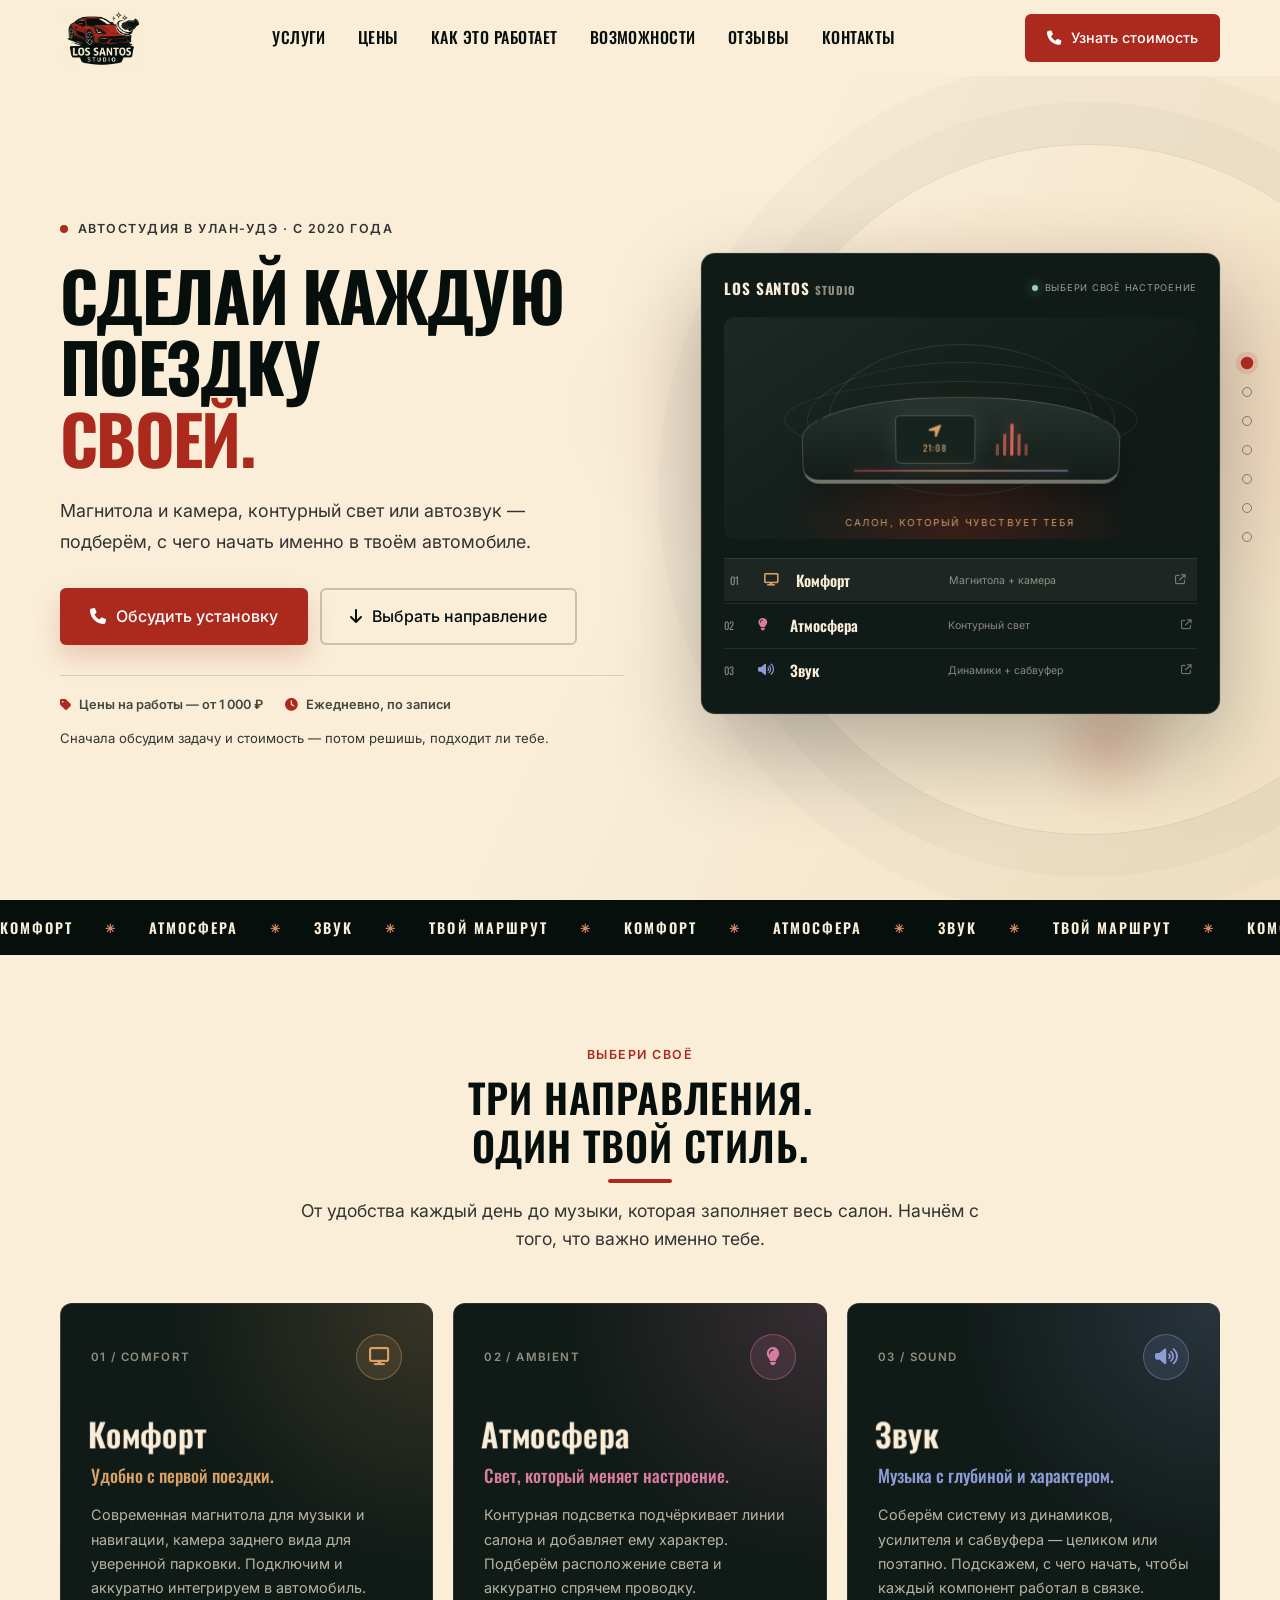
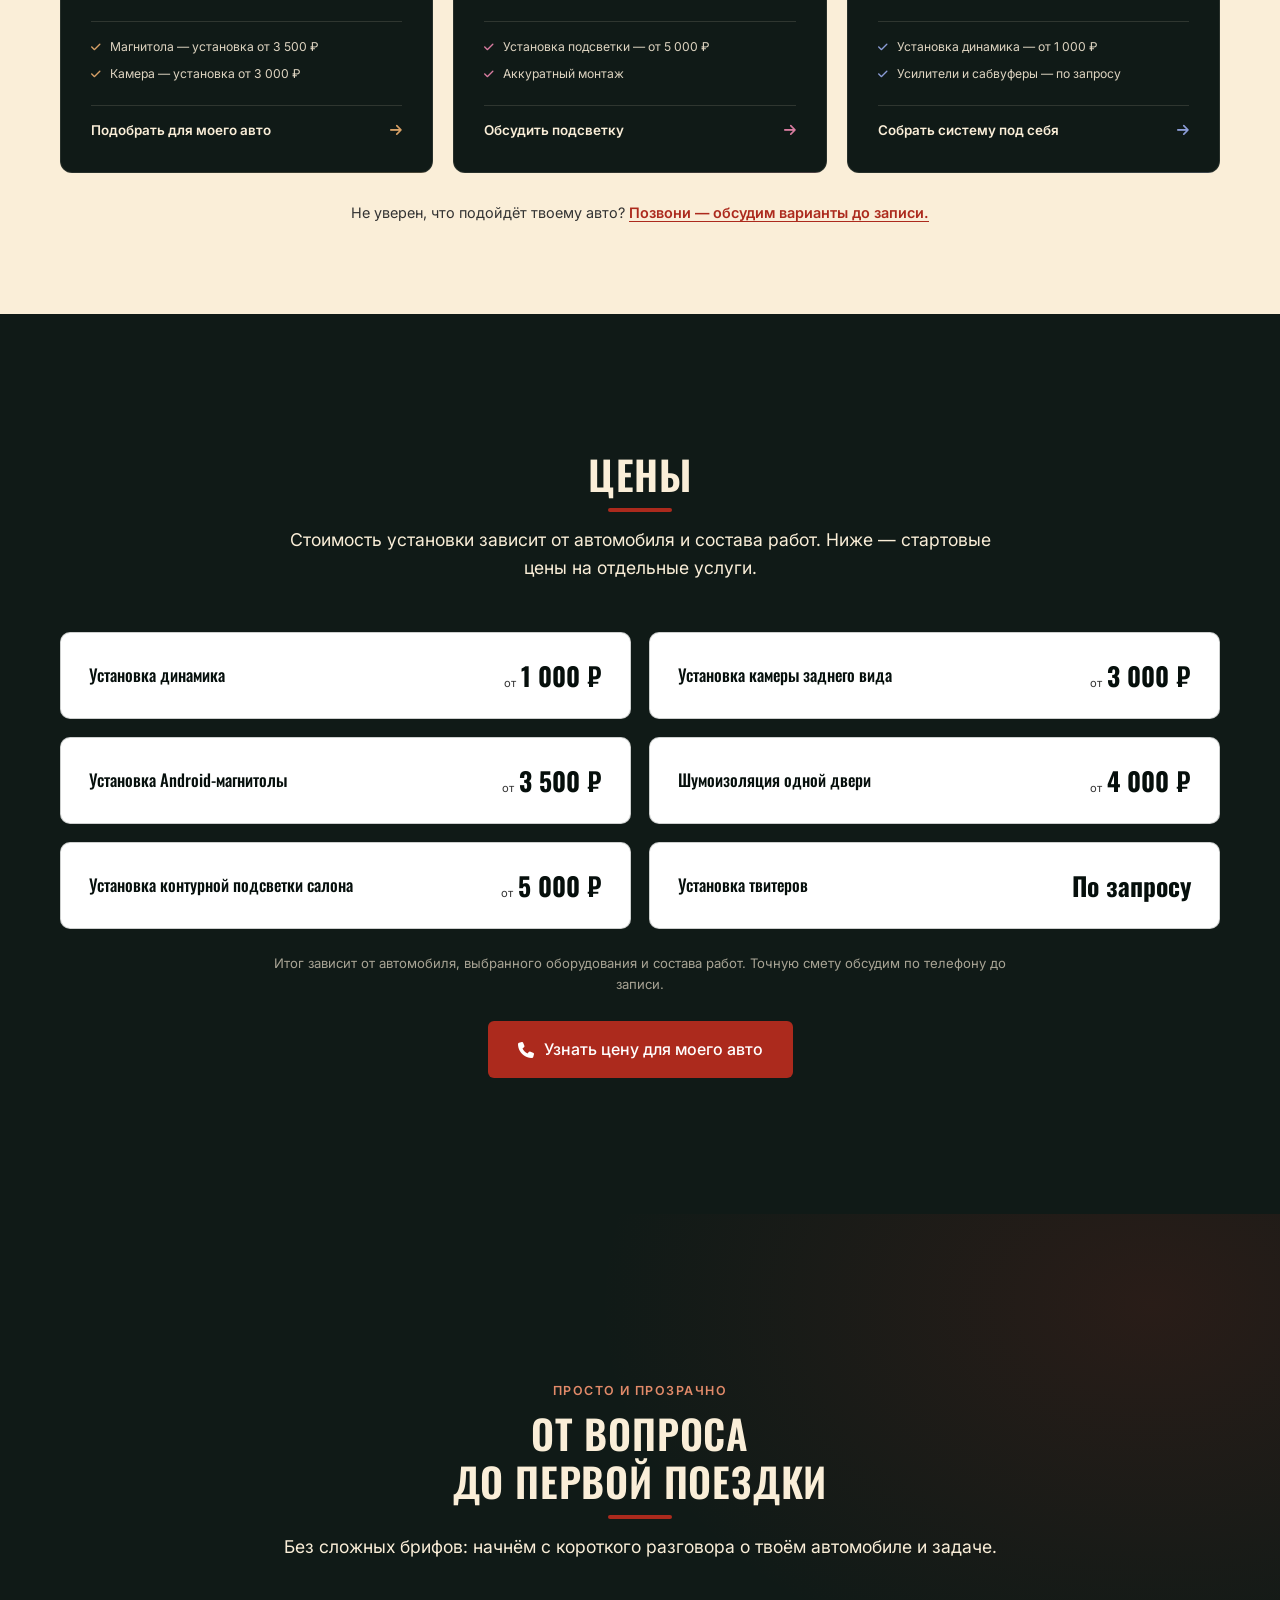
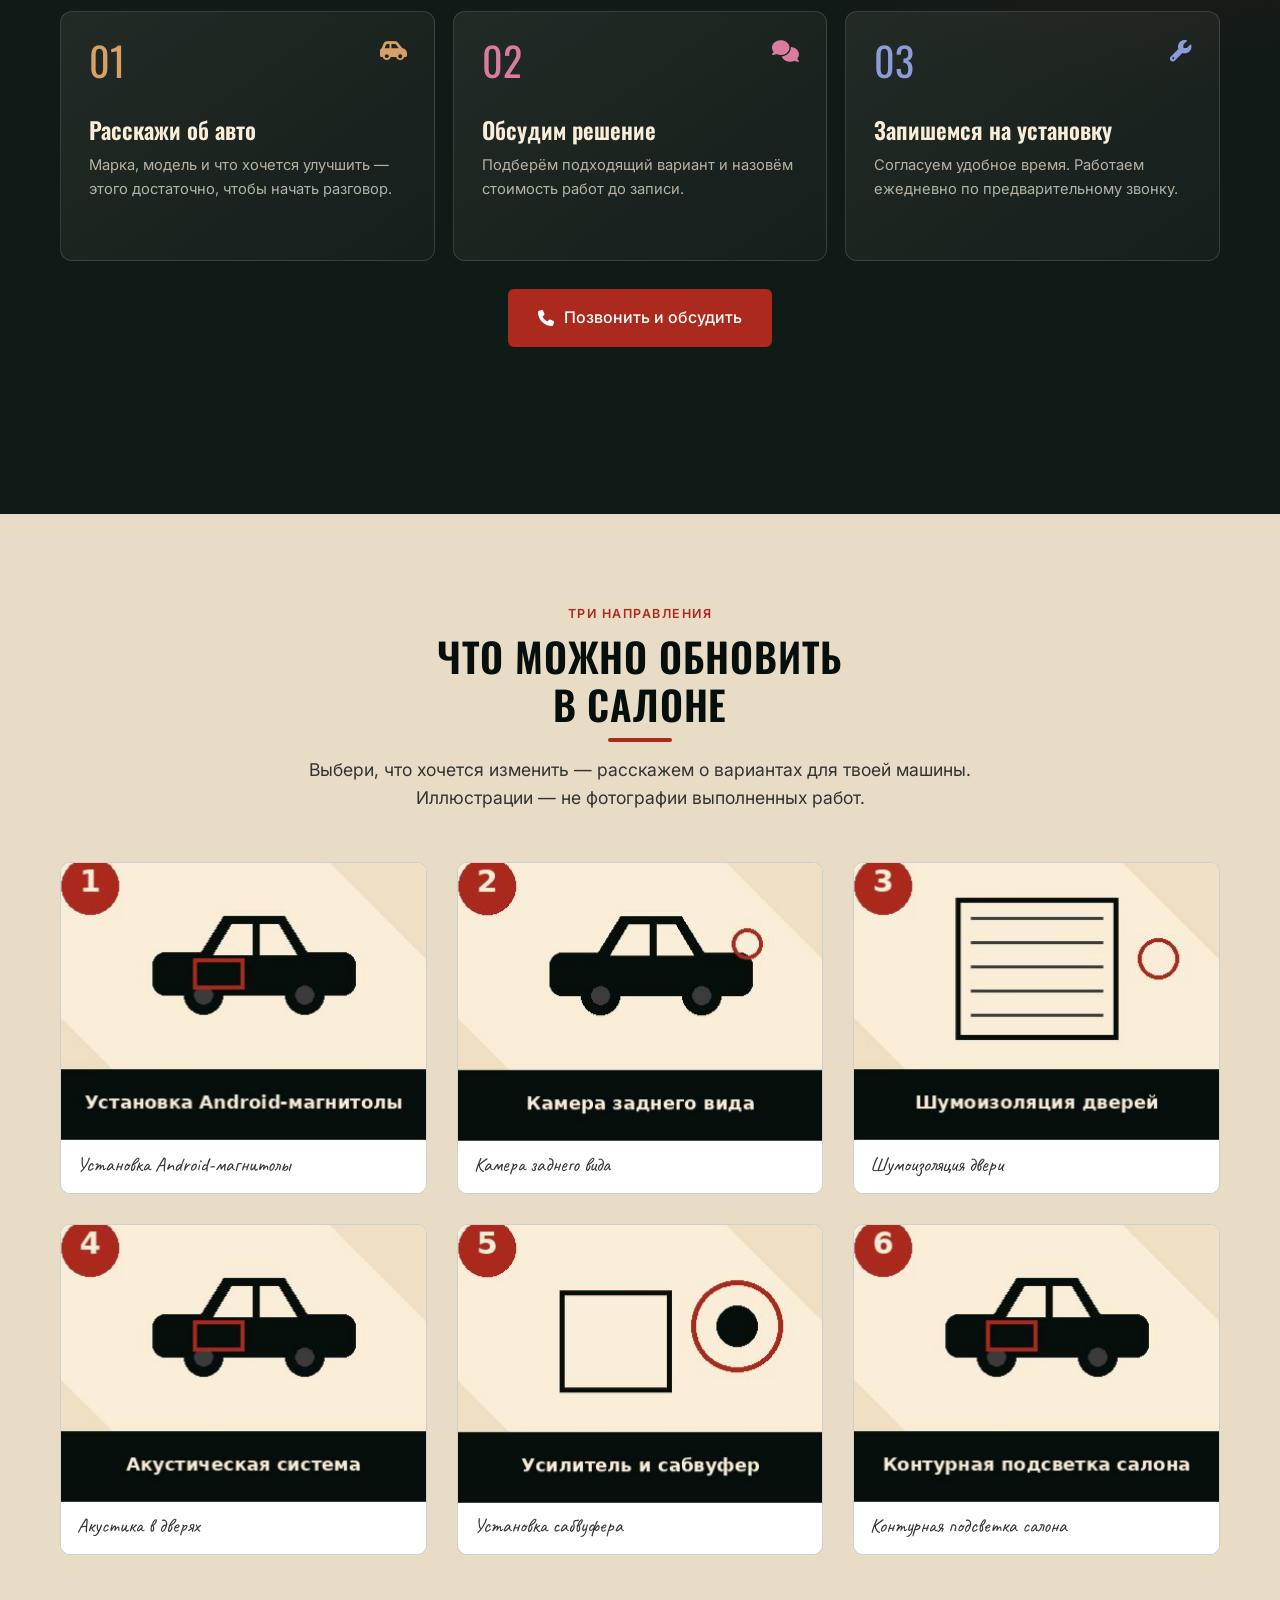
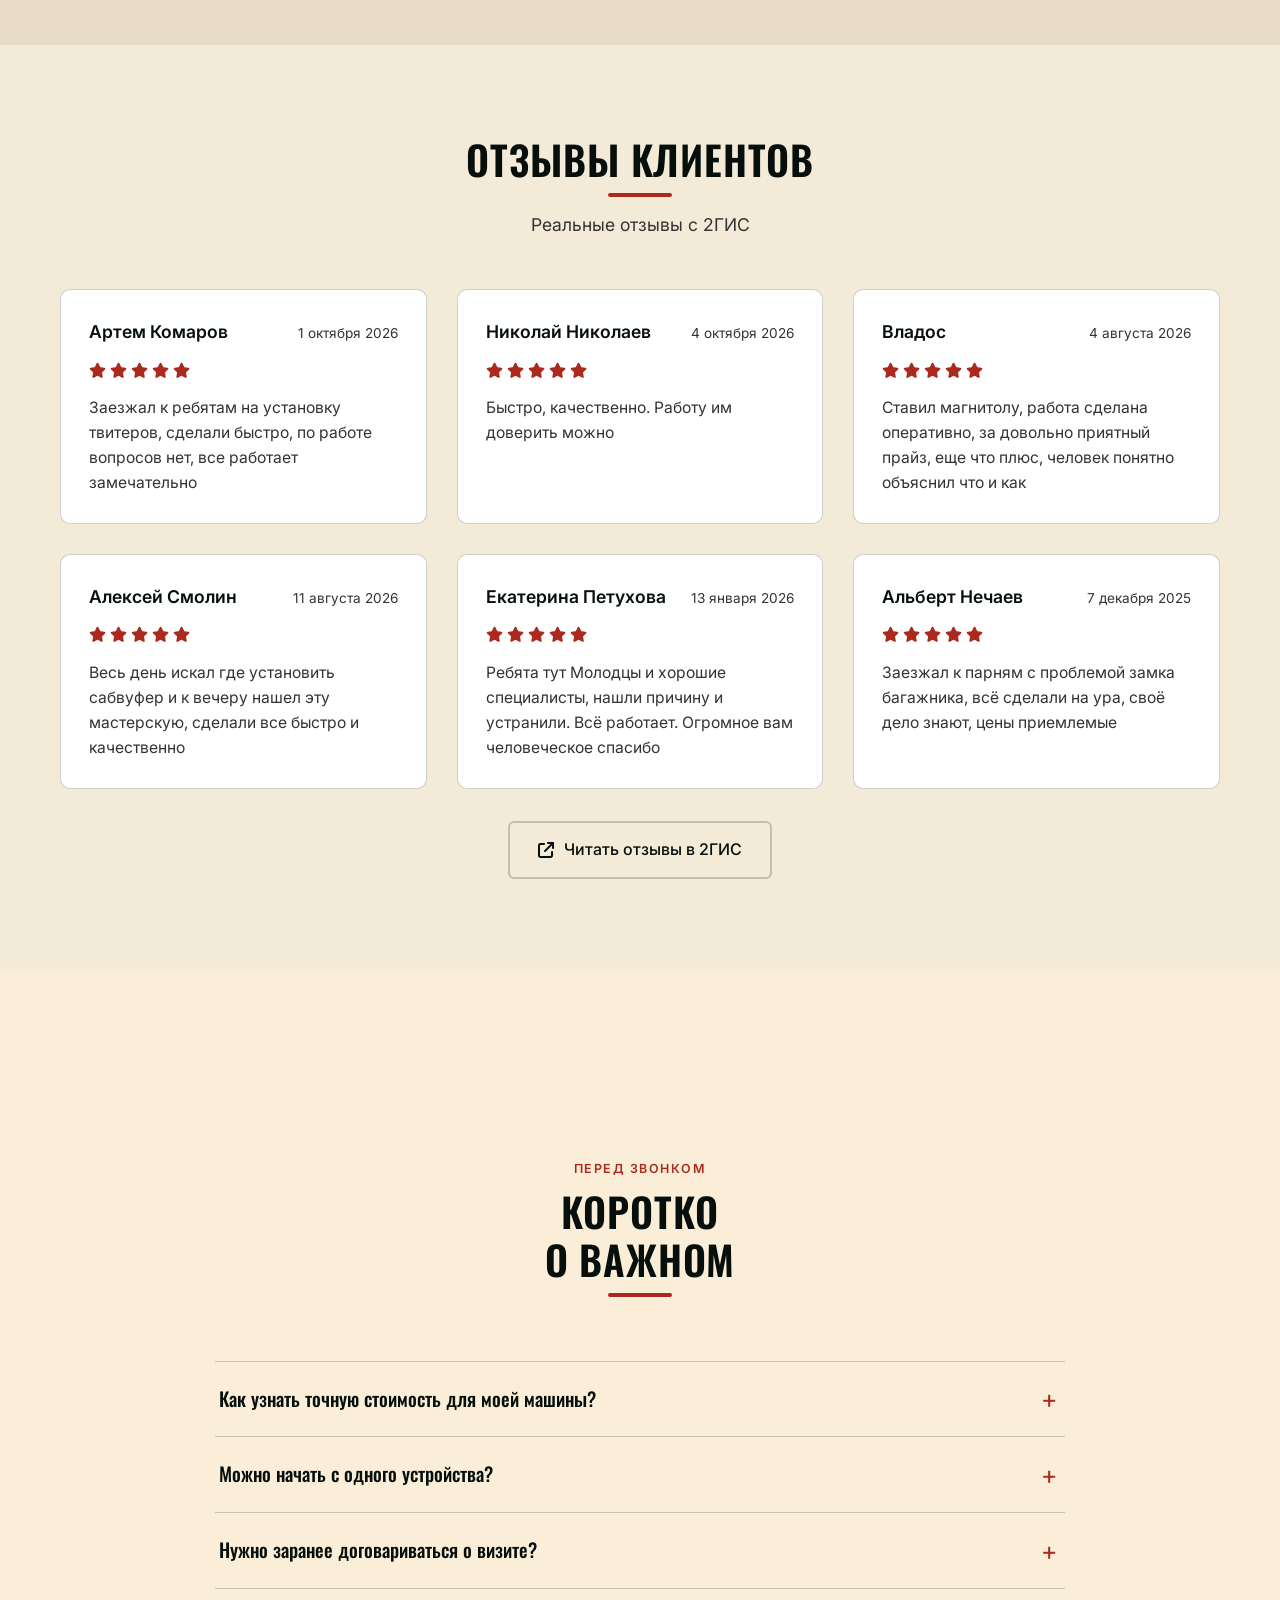
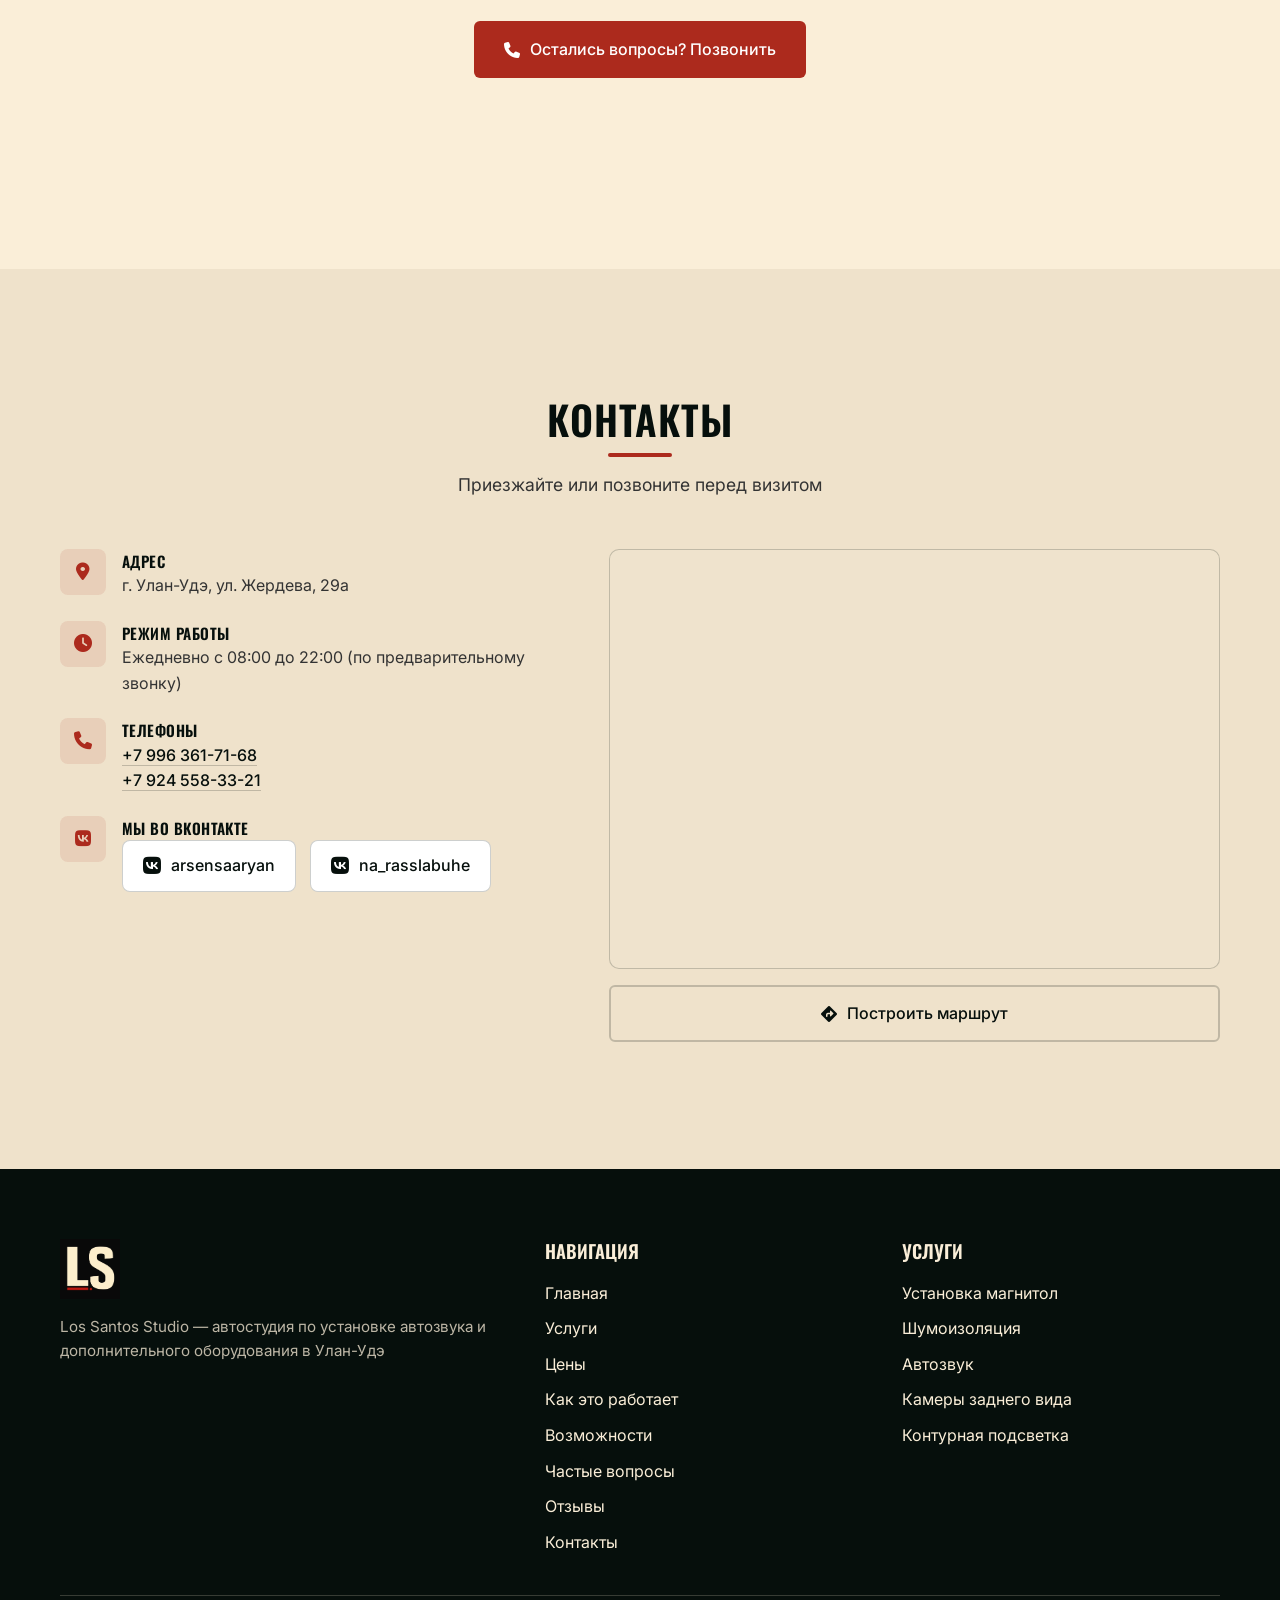
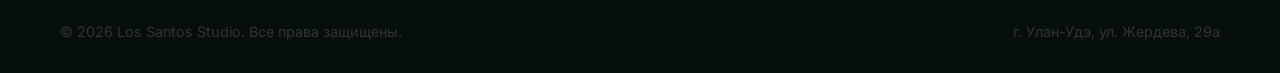
==== commit 24bb466c: "Улучшить адаптивность и конверсию сайта Добавлены FAQ и понятный сценарий записи, улучшено мобильное" ====
--- a/index.html
+++ b/index.html
@@ -17,7 +17,8 @@
   <meta property="og:type" content="website">
   <meta property="og:locale" content="ru_RU">
   <meta property="og:site_name" content="Los Santos Studio">
-  <meta property="og:image" content="https://pumalk.github.io/los-santos-studio/media/og-cover.png">
+  <meta property="og:url" content="https://pumalk.github.io/los-santos-studio/">
+  <meta property="og:image" content="https://pumalk.github.io/los-santos-studio/media/logo/og-cover.png">
   <meta property="og:image:type" content="image/png">
   <meta property="og:image:width" content="1200">
   <meta property="og:image:height" content="630">
@@ -27,7 +28,7 @@
   <meta name="twitter:card" content="summary_large_image">
   <meta name="twitter:title" content="Los Santos Studio — Магнитолы, подсветка и автозвук в Улан-Удэ">
   <meta name="twitter:description" content="Три направления для твоего авто: комфорт с магнитолой и камерой, атмосфера с контурной подсветкой и звук с динамиками, усилителями и сабвуферами.">
-  <meta name="twitter:image" content="https://pumalk.github.io/los-santos-studio/media/og-cover.png">
+  <meta name="twitter:image" content="https://pumalk.github.io/los-santos-studio/media/logo/og-cover.png">
   <meta name="twitter:image:alt" content="Los Santos Studio — комфорт, атмосфера и звук для вашего автомобиля">
 
   <!-- Favicon (пакет из /media/favicon/) -->
@@ -94,6 +95,7 @@
         <ul class="nav__list">
           <li><a class="nav__link" href="#services">Услуги</a></li>
           <li><a class="nav__link" href="#prices">Цены</a></li>
+          <li><a class="nav__link" href="#process">Как это работает</a></li>
           <li><a class="nav__link" href="#gallery">Возможности</a></li>
           <li><a class="nav__link" href="#reviews">Отзывы</a></li>
           <li><a class="nav__link" href="#contacts">Контакты</a></li>
@@ -118,6 +120,8 @@
     <ul class="burger-menu__list">
       <li><a class="burger-menu__link" href="#services">Услуги</a></li>
       <li><a class="burger-menu__link" href="#prices">Цены</a></li>
+      <li><a class="burger-menu__link" href="#process">Как это работает</a></li>
+      <li><a class="burger-menu__link" href="#faq">Частые вопросы</a></li>
       <li><a class="burger-menu__link" href="#gallery">Возможности</a></li>
       <li><a class="burger-menu__link" href="#reviews">Отзывы</a></li>
       <li><a class="burger-menu__link" href="#contacts">Контакты</a></li>
@@ -133,6 +137,7 @@
     <a class="chapter-nav__link" href="#services" aria-label="Направления"></a>
     <a class="chapter-nav__link" href="#prices" aria-label="Цены"></a>
     <a class="chapter-nav__link" href="#process" aria-label="Как проходит установка"></a>
+    <a class="chapter-nav__link" href="#faq" aria-label="Частые вопросы"></a>
     <a class="chapter-nav__link" href="#reviews" aria-label="Отзывы"></a>
     <a class="chapter-nav__link" href="#contacts" aria-label="Контакты"></a>
   </nav>
@@ -293,7 +298,7 @@
           </article>
         </div>
 
-        <p class="prices__note">Цена оборудования не включена, если не указано отдельно. Точную стоимость работ согласуем по телефону до записи.</p>
+        <p class="prices__note">Итог зависит от автомобиля, выбранного оборудования и состава работ. Точную смету обсудим по телефону до записи.</p>
 
         <div class="prices__cta" data-aos="fade-up">
           <a class="btn btn--primary" href="tel:+79963617168">
@@ -463,6 +468,34 @@
           <a class="btn btn--outline" href="https://2gis.ru/ulanude/firm/70000001109835344" target="_blank" rel="noopener noreferrer">
             <i class="fa-solid fa-arrow-up-right-from-square" aria-hidden="true"></i> Читать отзывы в 2ГИС
           </a>
+        </div>
+      </div>
+    </section>
+
+    <section class="section faq-section" id="faq">
+      <div class="container">
+        <div class="section__header" data-aos="fade-up">
+          <p class="services__eyebrow">Перед звонком</p>
+          <h2 class="section__title">Коротко<br>о важном</h2>
+        </div>
+
+        <div class="faq-list">
+          <details class="faq-item">
+            <summary>Как узнать точную стоимость для моей машины?</summary>
+            <p>Позвони и назови марку, модель и год автомобиля, а также что хочешь установить. Подскажем ориентир и уточним, что влияет на итог.</p>
+          </details>
+          <details class="faq-item">
+            <summary>Можно начать с одного устройства?</summary>
+            <p>Да. Можно обсудить отдельную магнитолу, камеру, подсветку или компонент автозвука — подберём подходящий объём работ.</p>
+          </details>
+          <details class="faq-item">
+            <summary>Нужно заранее договариваться о визите?</summary>
+            <p>Да, приезжай по предварительному звонку. Работаем ежедневно с 08:00 до 22:00.</p>
+          </details>
+        </div>
+
+        <div class="faq-section__cta">
+          <a class="btn btn--primary" href="tel:+79963617168"><i class="fa-solid fa-phone" aria-hidden="true"></i> Остались вопросы? Позвонить</a>
         </div>
       </div>
     </section>
@@ -549,7 +582,9 @@
             <li><a class="footer__link" href="index.html">Главная</a></li>
             <li><a class="footer__link" href="#services">Услуги</a></li>
             <li><a class="footer__link" href="#prices">Цены</a></li>
+            <li><a class="footer__link" href="#process">Как это работает</a></li>
             <li><a class="footer__link" href="#gallery">Возможности</a></li>
+            <li><a class="footer__link" href="#faq">Частые вопросы</a></li>
             <li><a class="footer__link" href="#reviews">Отзывы</a></li>
             <li><a class="footer__link" href="#contacts">Контакты</a></li>
           </ul>
--- a/css/main.css
+++ b/css/main.css
@@ -197,6 +197,10 @@
 
 #contacts {
   background: #efe2cb;
+}
+
+#faq {
+  background: var(--color-bg);
 }
 
 .section[id],
--- a/css/components.css
+++ b/css/components.css
@@ -341,6 +341,59 @@
   text-align: center;
 }
 
+.faq-list {
+  max-width: 850px;
+  margin: 0 auto;
+  border-top: 1px solid var(--color-border);
+}
+
+.faq-item {
+  border-bottom: 1px solid var(--color-border);
+}
+
+.faq-item summary {
+  position: relative;
+  padding: 22px 44px 22px 4px;
+  color: var(--color-text);
+  font-family: var(--font-heading);
+  font-size: 1.2rem;
+  font-weight: 500;
+  cursor: pointer;
+  list-style: none;
+}
+
+.faq-item summary::-webkit-details-marker {
+  display: none;
+}
+
+.faq-item summary::after {
+  position: absolute;
+  top: 50%;
+  right: 8px;
+  color: var(--color-primary);
+  content: "+";
+  font-family: var(--font-body);
+  font-size: 1.6rem;
+  font-weight: 400;
+  transform: translateY(-50%);
+  transition: transform 0.25s ease;
+}
+
+.faq-item[open] summary::after {
+  transform: translateY(-50%) rotate(45deg);
+}
+
+.faq-item p {
+  max-width: 720px;
+  padding: 0 44px 22px 4px;
+  line-height: 1.75;
+}
+
+.faq-section__cta {
+  margin-top: 32px;
+  text-align: center;
+}
+
 /* ---------- Блок преимущества ---------- */
 .advantage-card {
   display: flex;
--- a/css/animations.css
+++ b/css/animations.css
@@ -108,6 +108,23 @@
   color: var(--color-primary);
 }
 
+.booking-step[data-aos] {
+  transition: transform 0.35s cubic-bezier(0.2, 0.8, 0.2, 1),
+    border-color 0.35s ease, background-color 0.35s ease;
+}
+
+.booking-step[data-aos].aos-animate:hover,
+.booking-step[data-aos].aos-animate:focus-within {
+  transform: translateY(-5px);
+  border-color: color-mix(in srgb, var(--package-accent, #d7a066) 55%, transparent);
+  background-color: rgba(250, 238, 216, 0.09);
+}
+
+.faq-item summary:hover,
+.faq-item summary:focus-visible {
+  color: var(--color-primary);
+}
+
 .btn i,
 .social-btn i {
   transition: transform 0.3s cubic-bezier(0.2, 0.8, 0.2, 1);
--- a/css/responsive.css
+++ b/css/responsive.css
@@ -45,13 +45,33 @@
 }
 
 @media (max-width: 1023px) {
+  .nav__list {
+    gap: 12px;
+  }
+
+  .nav__link {
+    font-size: 0.88rem;
+  }
+
   .hero__layout {
-    grid-template-columns: minmax(0, 1fr) minmax(360px, 0.9fr);
-    gap: 32px;
+    grid-template-columns: minmax(0, 1fr) minmax(330px, 0.9fr);
+    gap: 26px;
   }
 
   .hero__title {
     font-size: clamp(2.7rem, 5vw, 3.6rem);
+  }
+
+  .booking-steps {
+    grid-template-columns: 1fr;
+  }
+
+  .booking-step {
+    min-height: 0;
+  }
+
+  .booking-step__number {
+    margin-bottom: 18px;
   }
 
   .service-packages {
@@ -81,7 +101,7 @@
   .section {
     display: block;
     min-height: auto;
-    padding: 54px 0;
+    padding: 58px 0;
   }
 
   .section__header {
@@ -108,8 +128,8 @@
   /* Hero */
   .hero {
     min-height: auto;
-    padding-top: calc(var(--header-height) + 34px);
-    padding-bottom: 42px;
+    padding-top: calc(var(--header-height) + 30px);
+    padding-bottom: 48px;
   }
 
   .hero__layout {
@@ -141,9 +161,10 @@
     align-items: stretch;
   }
 
-  .hero__phone {
+  .hero__primary-cta,
+  .hero__secondary-cta {
+    width: 100%;
     justify-content: center;
-    min-height: 48px;
   }
 
   .hero__note {
@@ -196,6 +217,18 @@
     align-items: stretch;
   }
 
+  .hero__proof {
+    display: grid;
+    gap: 8px;
+    margin-top: 22px;
+    padding-top: 15px;
+  }
+
+  .hero__note {
+    max-width: 38rem;
+    padding-bottom: 12px;
+  }
+
   /* Сетки в одну колонку */
   .grid--3,
   .grid--2x2 {
@@ -205,6 +238,7 @@
 
   .price-list {
     grid-template-columns: 1fr;
+    gap: 12px;
   }
 
   .price-card {
@@ -213,6 +247,24 @@
 
   .service-card {
     padding: 26px 22px;
+  }
+
+  .booking-steps {
+    gap: 12px;
+  }
+
+  .booking-step {
+    padding: 23px;
+  }
+
+  .faq-item summary {
+    padding: 19px 38px 19px 2px;
+    font-size: 1.08rem;
+  }
+
+  .faq-item p {
+    padding: 0 16px 20px 2px;
+    font-size: 0.94rem;
   }
 
   /* Footer */
@@ -230,4 +282,37 @@
   .map-frame {
     height: 300px;
   }
+
+  body {
+    padding-bottom: calc(68px + env(safe-area-inset-bottom));
+  }
+
+  .mobile-callbar {
+    position: fixed;
+    right: 14px;
+    bottom: calc(12px + env(safe-area-inset-bottom));
+    left: 14px;
+    z-index: 950;
+    display: flex;
+    min-height: 52px;
+    align-items: center;
+    justify-content: center;
+    gap: 10px;
+    border-radius: 8px;
+    background: var(--color-primary);
+    box-shadow: 0 8px 24px rgba(6, 15, 12, 0.25);
+    color: #fff;
+    font-size: 0.94rem;
+    font-weight: 600;
+  }
 }
+
+@media (min-width: 768px) and (max-width: 880px) {
+  .nav {
+    display: none;
+  }
+
+  .burger {
+    display: flex;
+  }
+}
